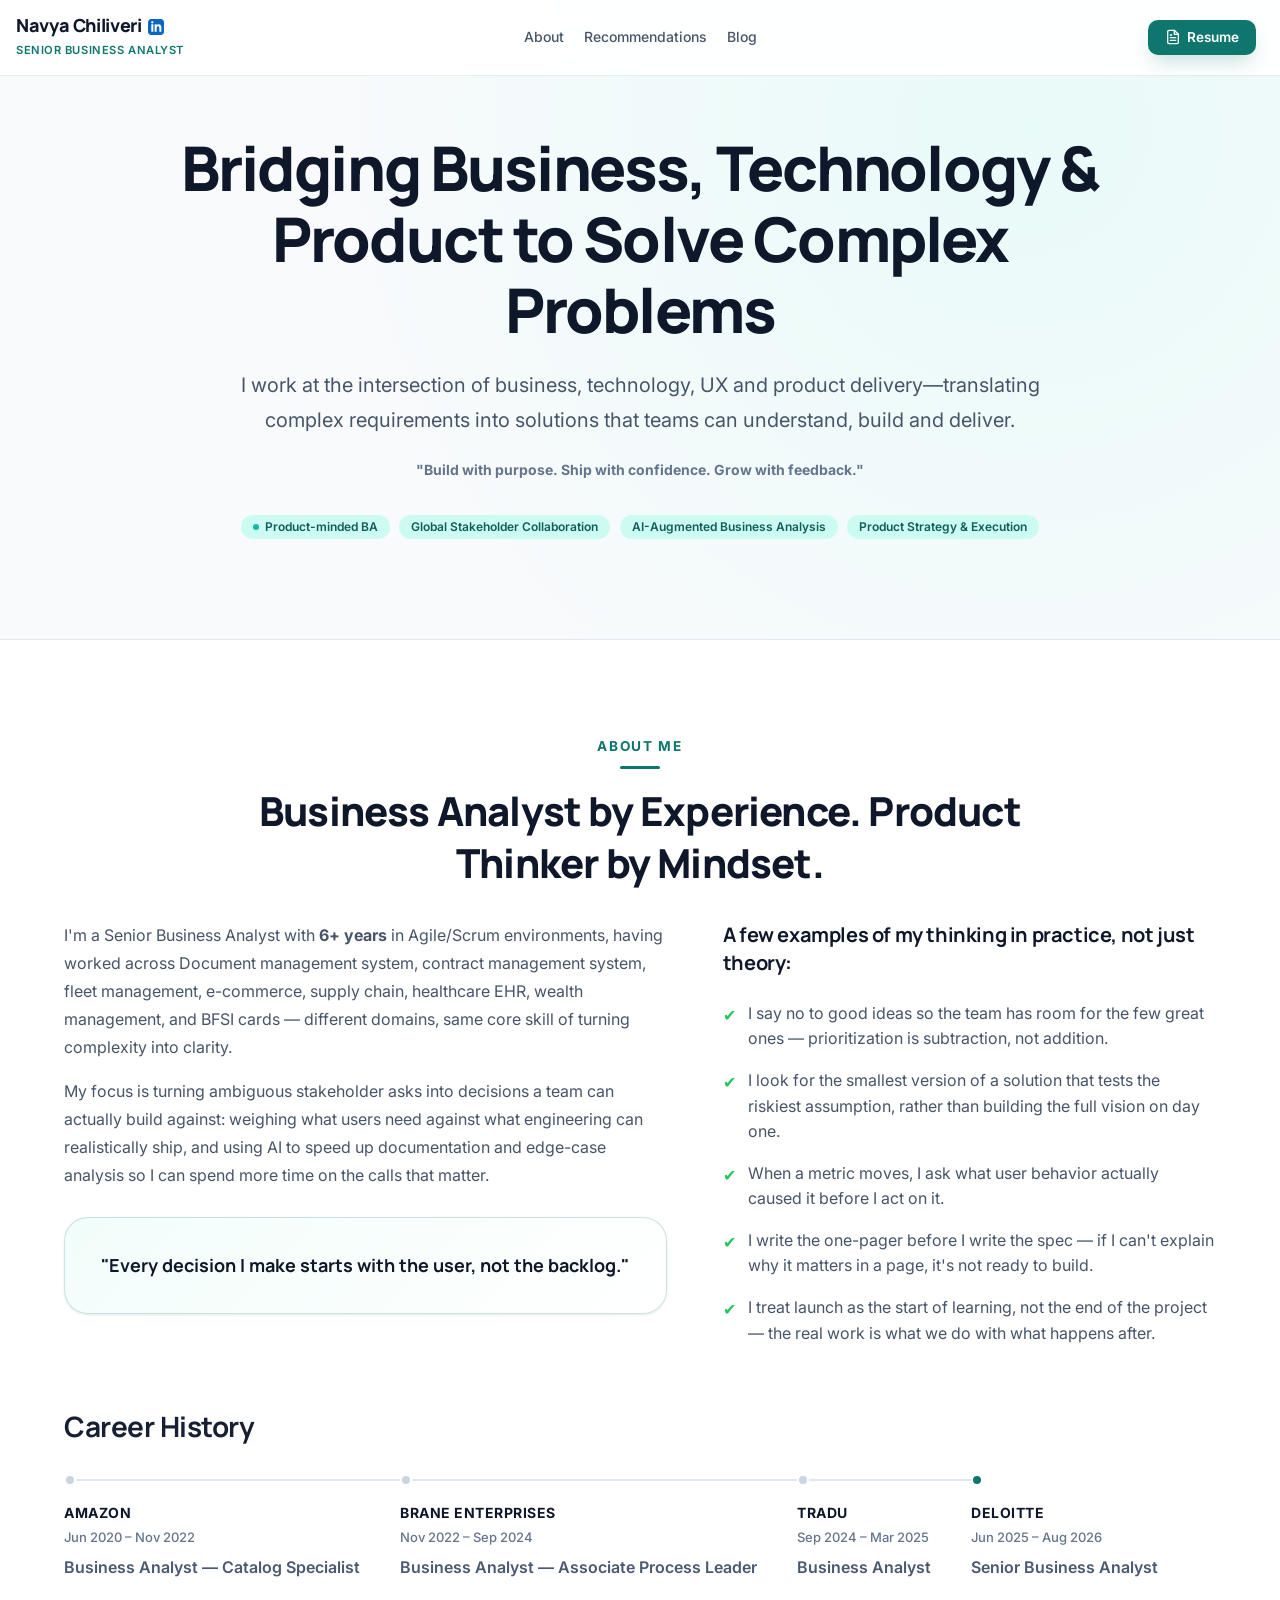
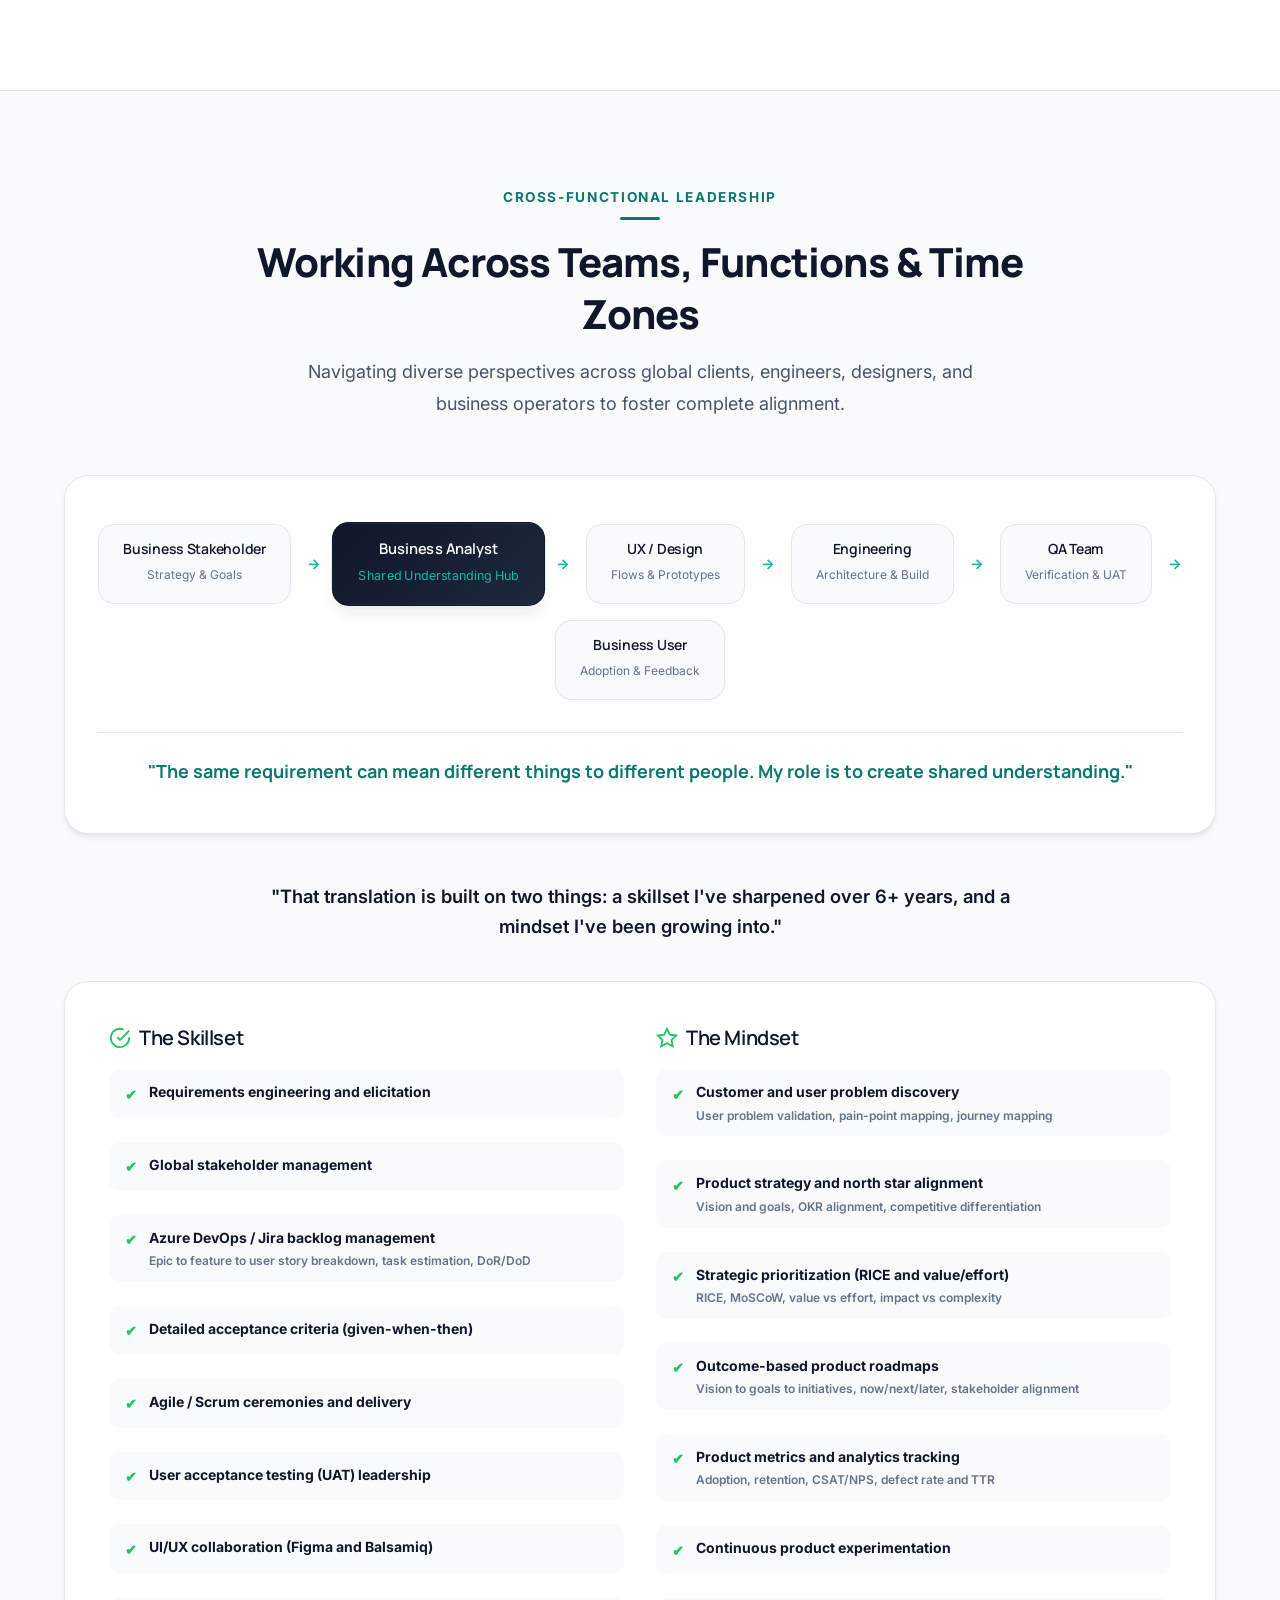
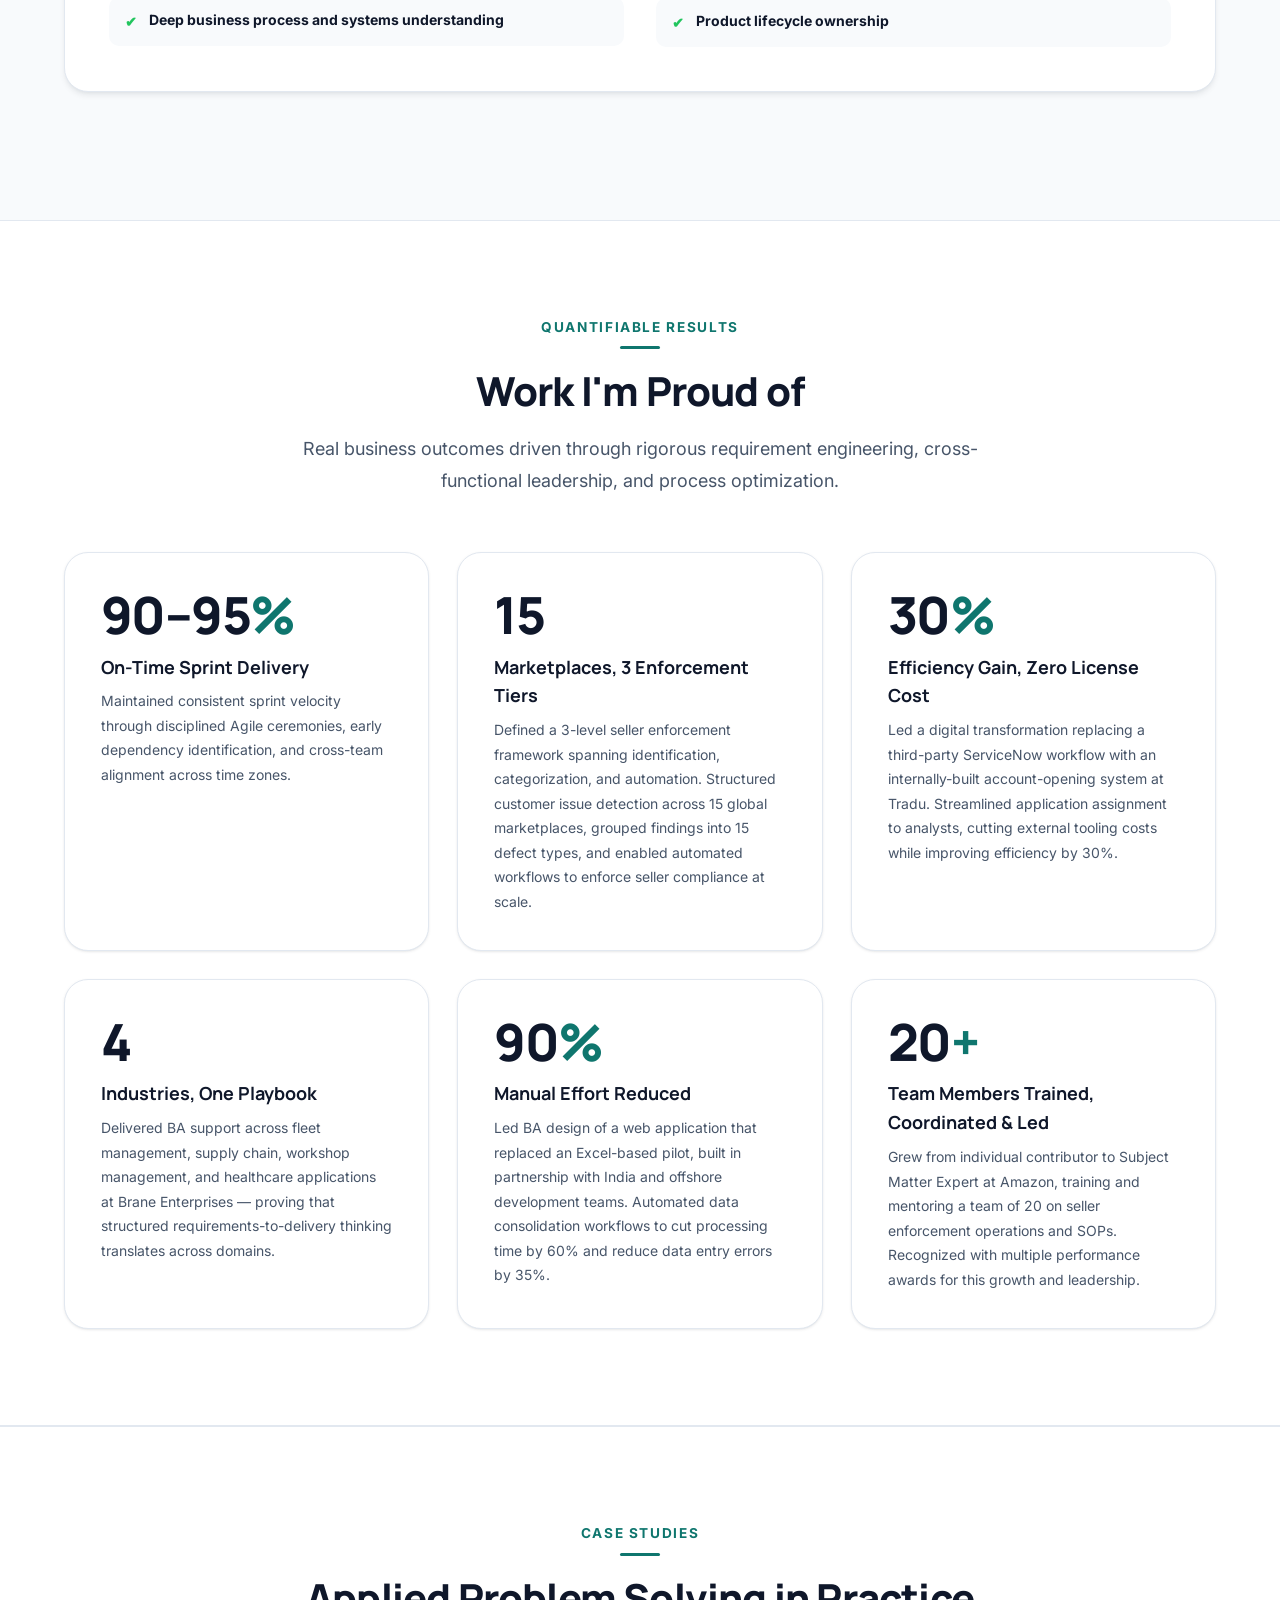
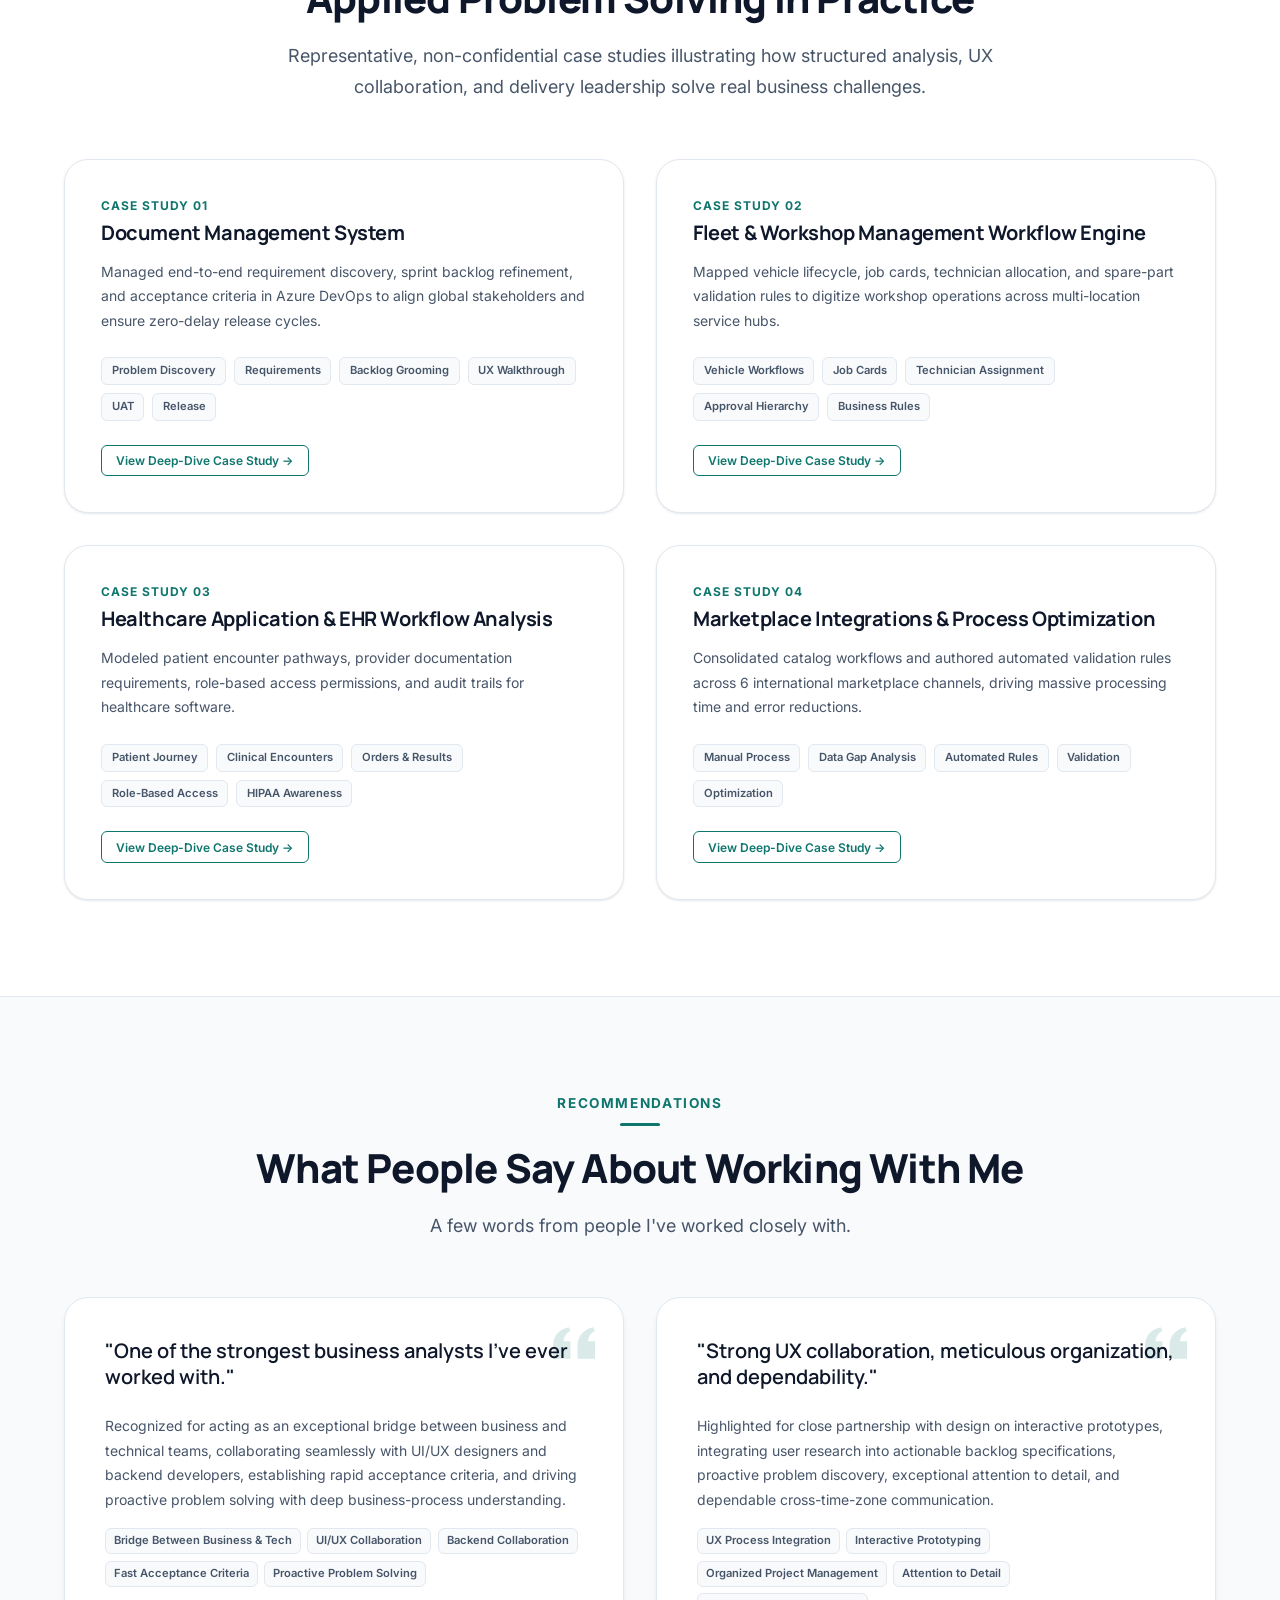
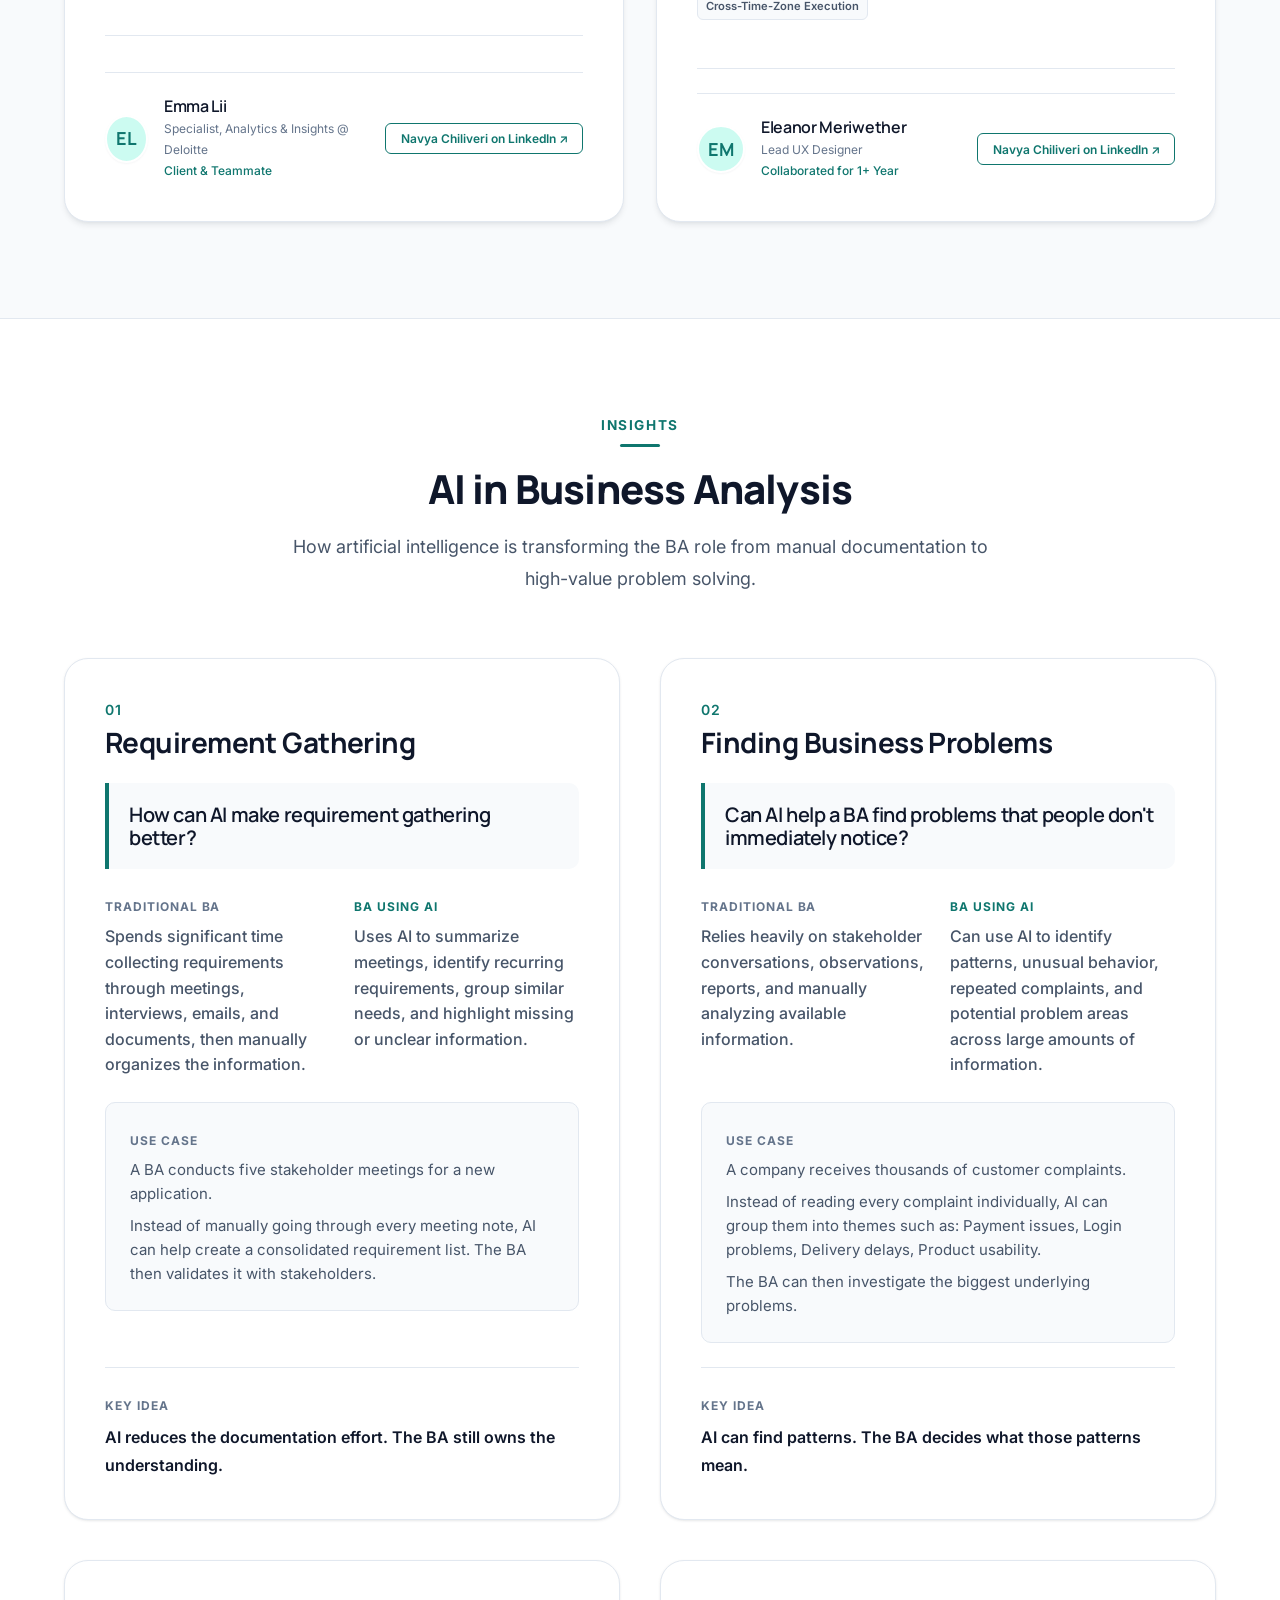
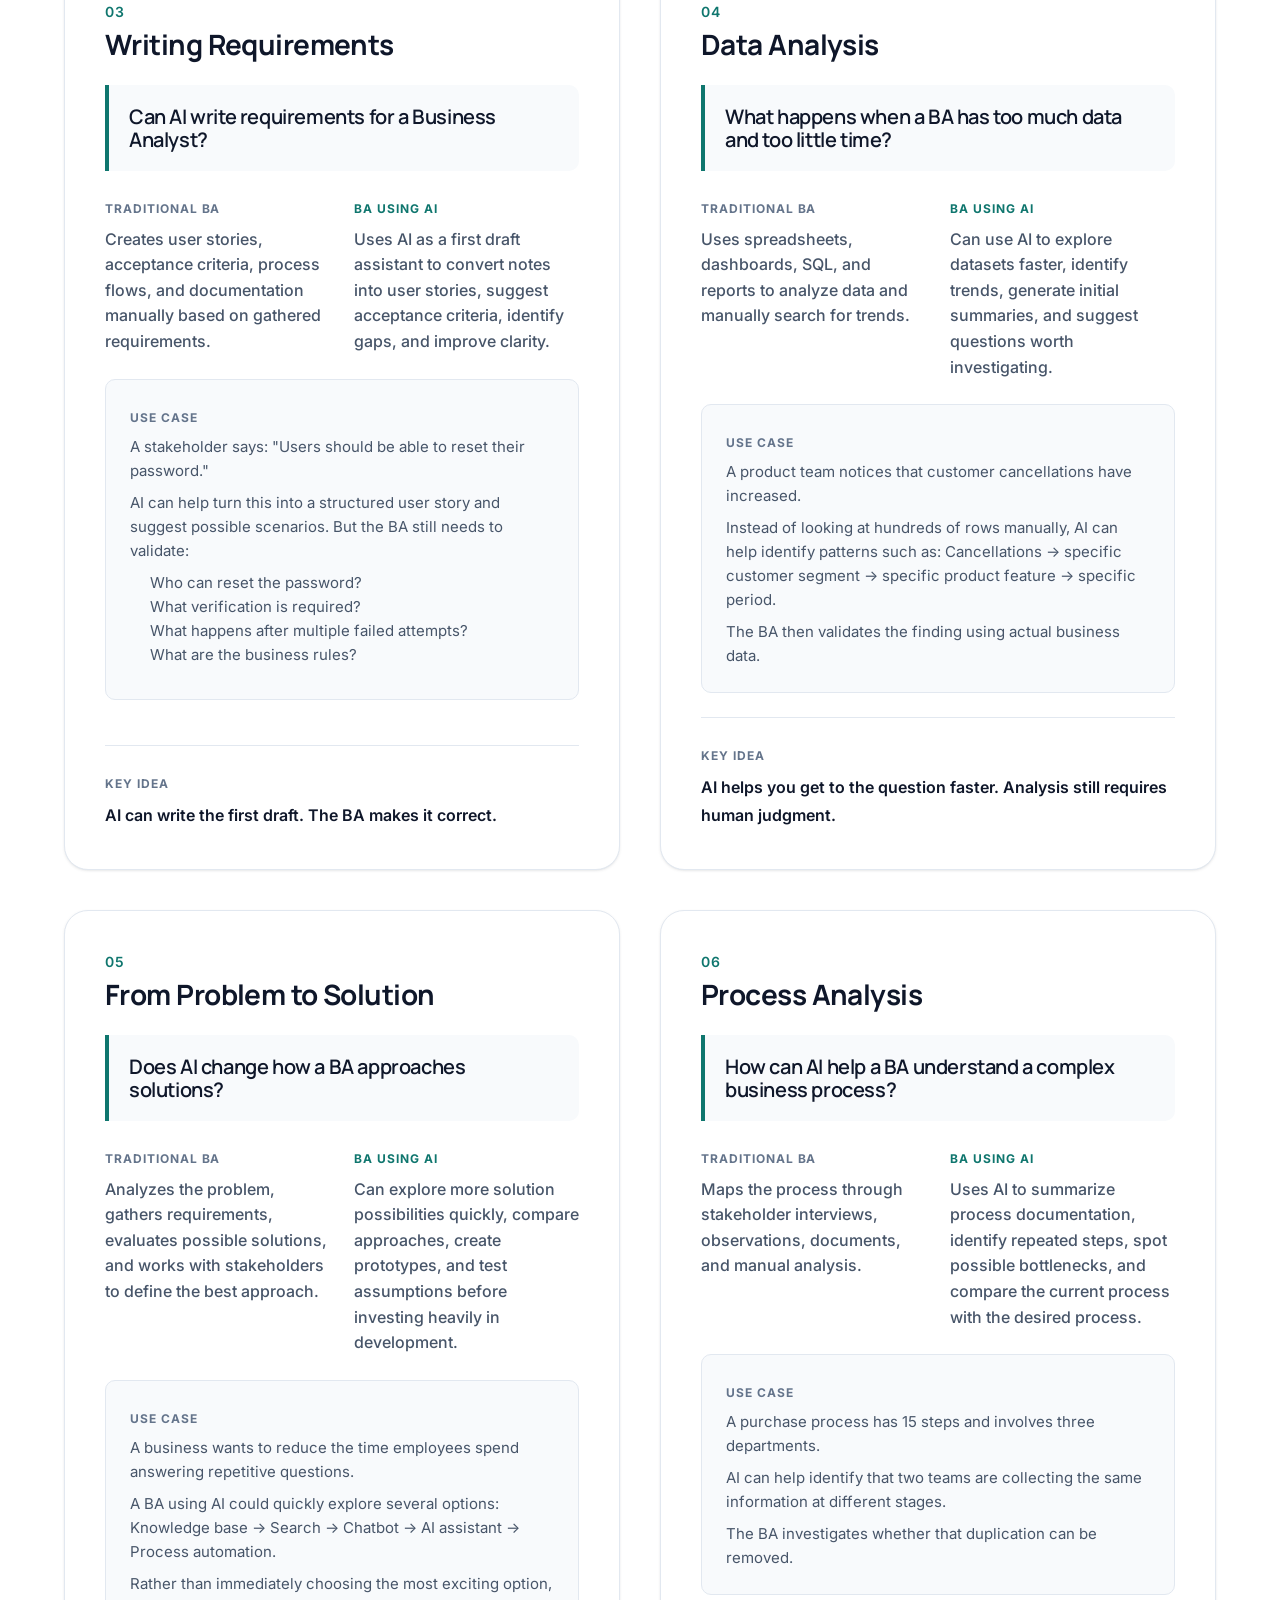
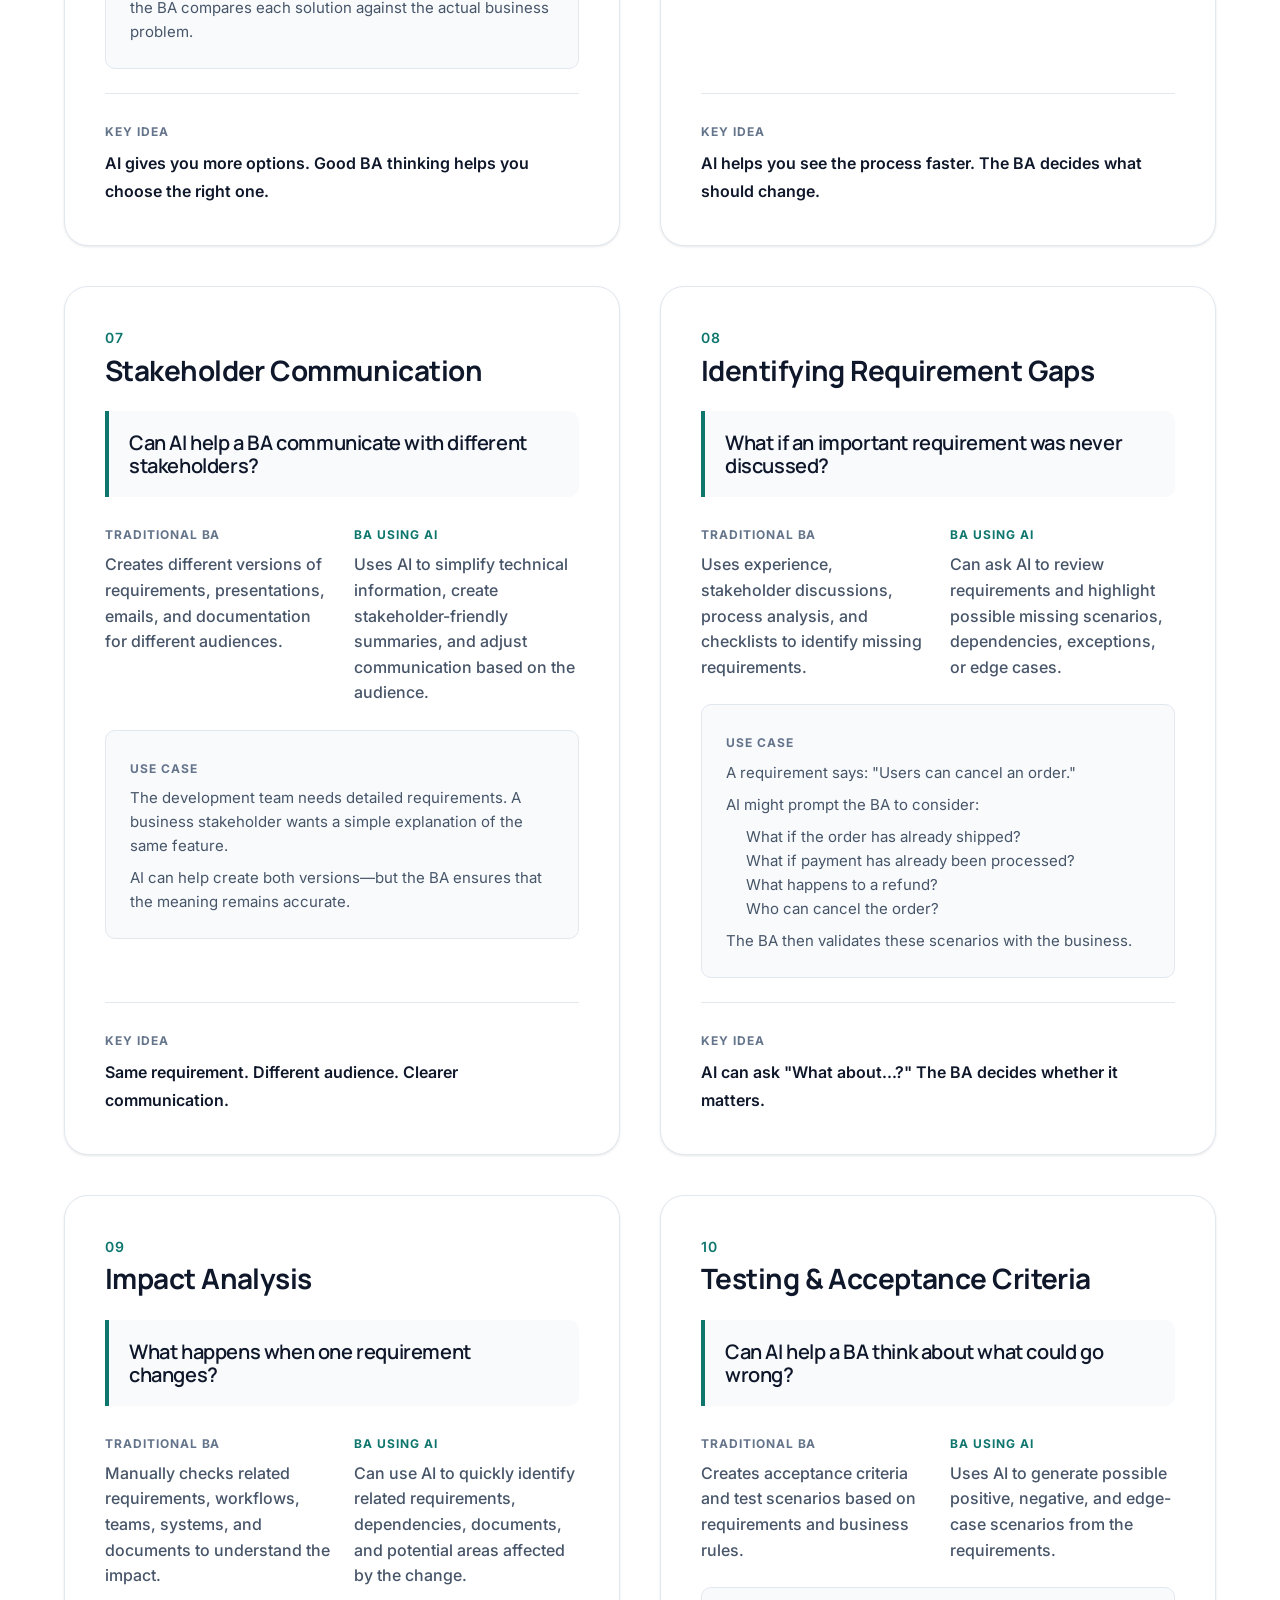
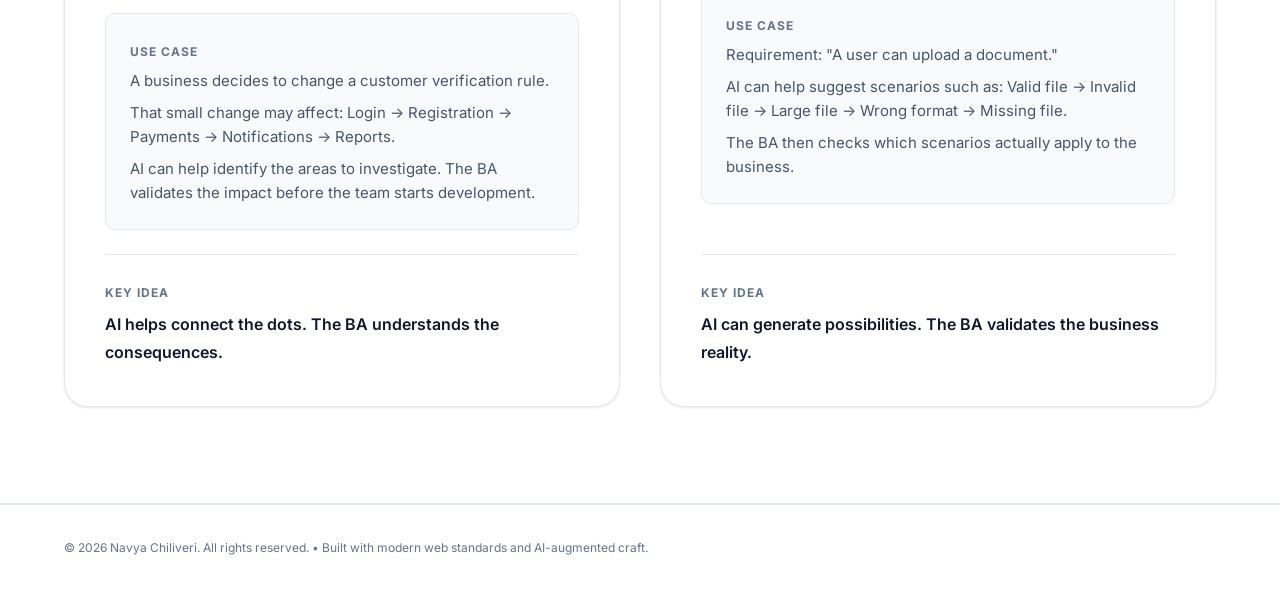
==== index.html @ 590a797c "add portfolio" ====
<!DOCTYPE html>
<html lang="en">
<head>
  <meta charset="UTF-8">
  <meta name="viewport" content="width=device-width, initial-scale=1.0">
  <title>Navya Chiliveri | Senior Business Analyst | Healthcare & Product Thinking</title>
  
  <!-- SEO & Social Meta Tags -->
  <meta name="description" content="Navya Chiliveri is a Senior Business Analyst specializing in requirements engineering, Agile delivery, healthcare technology, UX collaboration, AI-assisted business analysis and product thinking.">
  <meta name="keywords" content="Senior Business Analyst, Healthcare Business Analyst, Business Analyst Hyderabad, Product Owner, Product Management, Healthcare Technology, EHR Business Analyst, Agile Business Analyst, AI Business Analyst, Requirements Analyst, Product Analyst">
  <meta name="author" content="Navya Chiliveri">
  
  <!-- Open Graph / Social Sharing -->
  <meta property="og:type" content="website">
  <meta property="og:title" content="Navya Chiliveri | Senior Business Analyst | Healthcare & Product Thinking">
  <meta property="og:description" content="Bridging Business, Technology, UX & Healthcare Through Product Thinking. 6+ Years Experience in Agile Delivery, Enterprise Systems & AI-Augmented Business Analysis.">
  <meta property="og:url" content="https://navyachiliveri.com">
  
  <!-- Google Fonts: Manrope & Inter -->
  <link rel="preconnect" href="https://fonts.googleapis.com">
  <link rel="preconnect" href="https://fonts.gstatic.com" crossorigin>
  <link href="https://fonts.googleapis.com/css2?family=Inter:wght@400;500;600;700&family=Manrope:wght@600;700;800&display=swap" rel="stylesheet">
  
  <!-- Stylesheets -->
  <link rel="stylesheet" href="css/variables.css">
  <link rel="stylesheet" href="css/base.css">
  <link rel="stylesheet" href="css/components.css">
  <link rel="stylesheet" href="css/sections.css">
  <link rel="stylesheet" href="css/responsive.css">
</head>
<body>

  <!-- ========================================================================
       Sticky Navigation Bar
       ======================================================================== -->
  <header class="navbar" id="topNav">
    <div class="container-wide nav-container">
      <div class="nav-brand">
        <div style="display: flex; align-items: center; gap: 0.4rem; margin-bottom: -2px;">
          <a href="#hero" aria-label="Navya Chiliveri Home" style="text-decoration: none;">
            <span class="nav-brand-name">Navya Chiliveri</span>
          </a>
          <a href="https://www.linkedin.com/in/navya-chiliveri-6a0264168/" target="_blank" rel="noopener noreferrer" aria-label="Open LinkedIn profile" title="LinkedIn" style="display: flex; color: #0a66c2; align-items: center; justify-content: center; transition: opacity 0.2s;" onmouseover="this.style.opacity=0.8" onmouseout="this.style.opacity=1">
            <svg viewBox="0 0 24 24" fill="currentColor" style="width: 16px; height: 16px;">
              <path d="M19 0h-14c-2.761 0-5 2.239-5 5v14c0 2.761 2.239 5 5 5h14c2.762 0 5-2.239 5-5v-14c0-2.761-2.238-5-5-5zm-11 19h-3v-11h3v11zm-1.5-12.268c-.966 0-1.75-.79-1.75-1.764s.784-1.764 1.75-1.764 1.75.79 1.75 1.764-.783 1.764-1.75 1.764zm13.5 12.268h-3v-5.604c0-3.368-4-3.113-4 0v5.604h-3v-11h3v1.765c1.396-2.586 7-2.777 7 2.476v6.759z"/>
            </svg>
          </a>
        </div>
        <a href="#hero" aria-label="Navya Chiliveri Home" style="text-decoration: none; margin-top: -2px;">
          <span class="nav-brand-title">Senior Business Analyst</span>
        </a>
      </div>

      <nav class="nav-links" aria-label="Main Navigation">
        <a href="#about" class="nav-link">About</a>
        <a href="#recommendations" class="nav-link">Recommendations</a>
        <a href="#blog" class="nav-link">Blog</a>
      </nav>

      <div class="nav-actions" style="display: flex; align-items: center; gap: 1rem;">
        <a href="assets/resume.pdf" download="Navya_Chiliveri_Resume.pdf" class="btn btn-primary" style="display: inline-flex; align-items: center; gap: 0.4rem; padding: 0.5rem 1rem; font-size: 0.85rem;">
          <svg width="16" height="16" viewBox="0 0 24 24" fill="none" stroke="currentColor" stroke-width="2" stroke-linecap="round" stroke-linejoin="round">
            <path d="M14 2H6a2 2 0 0 0-2 2v16a2 2 0 0 0 2 2h12a2 2 0 0 0 2-2V8z"></path>
            <polyline points="14 2 14 8 20 8"></polyline>
            <line x1="16" y1="13" x2="8" y2="13"></line>
            <line x1="16" y1="17" x2="8" y2="17"></line>
            <polyline points="10 9 9 9 8 9"></polyline>
          </svg>
          Resume
        </a>
        <button class="nav-toggle" aria-label="Open Navigation Menu" id="navToggleBtn">
          <svg width="24" height="24" viewBox="0 0 24 24" fill="none" stroke="currentColor" stroke-width="2" stroke-linecap="round" stroke-linejoin="round">
            <line x1="3" y1="12" x2="21" y2="12"></line>
            <line x1="3" y1="6" x2="21" y2="6"></line>
            <line x1="3" y1="18" x2="21" y2="18"></line>
          </svg>
        </button>
      </div>
    </div>
  </header>

  <!-- Mobile Slide-over Drawer -->
  <div class="mobile-drawer-backdrop" id="drawerBackdrop"></div>
  <div class="mobile-drawer" id="mobileDrawer">
    <div>
      <div style="display: flex; justify-content: space-between; align-items: center;">
        <div class="nav-brand">
          <span class="nav-brand-name">Navya Chiliveri</span>
          <span class="nav-brand-title">Senior Business Analyst</span>
        </div>
        <button class="drawer-close" aria-label="Close menu" style="background: none; border: none; cursor: pointer; color: var(--color-primary-navy);">
          <svg width="24" height="24" viewBox="0 0 24 24" fill="none" stroke="currentColor" stroke-width="2">
            <line x1="18" y1="6" x2="6" y2="18"></line>
            <line x1="6" y1="6" x2="18" y2="18"></line>
          </svg>
        </button>
      </div>

      <nav class="mobile-nav-links">
        <a href="#about" class="mobile-nav-link">About</a>
        <a href="#recommendations" class="mobile-nav-link">Recommendations</a>
        <a href="#blog" class="mobile-nav-link">Blog</a>
      </nav>
    </div>

  </div>

  <!-- ========================================================================
       Hero Section
       ======================================================================== -->
  <section class="hero-section" id="hero">
    <div class="container">
      <div class="hero-content">
        

        <h1 class="hero-title">
          Bridging Business, Technology & Product to Solve Complex Problems
        </h1>

        <p class="hero-subtitle">
          I work at the intersection of business, technology, UX and product delivery—translating complex requirements into solutions that teams can understand, build and deliver.
        </p>

        <p class="hero-focus-line">
          <strong>"Build with purpose. Ship with confidence. Grow with feedback."</strong>
        </p>

        <!-- Key Badges -->
        <div class="hero-badges-wrap">
          <span class="badge badge-teal badge-pulse">Product-minded BA</span>
          <span class="badge badge-teal">Global Stakeholder Collaboration</span>
          <span class="badge badge-teal">AI-Augmented Business Analysis</span>
          <span class="badge badge-teal">Product Strategy & Execution</span>
        </div>

      </div>
    </div>
  </section>

  <!-- ========================================================================
       About Me & Core Strengths
       ======================================================================== -->
  <section class="section section-alt" id="about">
    <div class="container">
      <div class="section-header text-center" style="margin-bottom: 2rem;">
        <div class="section-eyebrow">
          <span class="eyebrow-text">About Me</span>
          <div class="eyebrow-rule"></div>
        </div>
        <h2 class="section-title">Business Analyst by Experience. Product Thinker by Mindset.</h2>
      </div>

      <div class="about-grid">
        
        <div>
          <p>
            I'm a Senior Business Analyst with <strong>6+ years</strong> in Agile/Scrum environments, having worked across Document management system, contract management system, fleet management, e-commerce, supply chain, healthcare EHR, wealth management, and BFSI cards — different domains, same core skill of turning complexity into clarity.
          </p>
          <p>
            My focus is turning ambiguous stakeholder asks into decisions a team can actually build against: weighing what users need against what engineering can realistically ship, and using AI to speed up documentation and edge-case analysis so I can spend more time on the calls that matter.
          </p>

          <div class="about-highlight-box">
            <p>
              "Every decision I make starts with the user, not the backlog."
            </p>
          </div>

        </div>

        <div>
          <h3 style="font-size: 1.25rem; font-weight: 700; margin-bottom: 1.5rem; color: var(--color-primary-navy); line-height: 1.4;">A few examples of my thinking in practice, not just theory:</h3>
          <ul style="list-style-type: none; padding: 0; margin: 0; display: flex; flex-direction: column; gap: 1rem; color: var(--color-text);">
            <li style="display: flex; gap: 0.75rem; align-items: flex-start;">
              <span style="color: #22c55e; margin-top: 0.15rem;">✔</span>
              <span>I say no to good ideas so the team has room for the few great ones — prioritization is subtraction, not addition.</span>
            </li>
            <li style="display: flex; gap: 0.75rem; align-items: flex-start;">
              <span style="color: #22c55e; margin-top: 0.15rem;">✔</span>
              <span>I look for the smallest version of a solution that tests the riskiest assumption, rather than building the full vision on day one.</span>
            </li>
            <li style="display: flex; gap: 0.75rem; align-items: flex-start;">
              <span style="color: #22c55e; margin-top: 0.15rem;">✔</span>
              <span>When a metric moves, I ask what user behavior actually caused it before I act on it.</span>
            </li>
            <li style="display: flex; gap: 0.75rem; align-items: flex-start;">
              <span style="color: #22c55e; margin-top: 0.15rem;">✔</span>
              <span>I write the one-pager before I write the spec — if I can't explain why it matters in a page, it's not ready to build.</span>
            </li>
            <li style="display: flex; gap: 0.75rem; align-items: flex-start;">
              <span style="color: #22c55e; margin-top: 0.15rem;">✔</span>
              <span>I treat launch as the start of learning, not the end of the project — the real work is what we do with what happens after.</span>
            </li>
          </ul>
        </div>
      </div>

      <!-- Compact Experience Timeline -->
      <div style="margin-top: 4rem;">
        <h3 style="font-size: 28px; font-weight: 700; color: #172033; letter-spacing: -0.5px; margin-bottom: 2rem;">Career History</h3>
        <div style="display: flex; flex-direction: row; gap: 1.5rem; position: relative; overflow-x: auto; padding-bottom: 1rem; scrollbar-width: thin; -ms-overflow-style: none;">
          
          <!-- Individual connecting lines will be used inside items instead of a global one -->
          <div style="flex: 0 0 max-content; padding-right: 1rem; position: relative; z-index: 1;">
            <div style="position: absolute; top: 5px; left: 10px; width: calc(100% + 1.5rem); height: 2px; background: #e2e8f0; z-index: -1;"></div>
            <div style="width: 12px; height: 12px; border-radius: 50%; background: #cbd5e1; border: 2px solid #fff; margin-bottom: 1rem; position: relative; z-index: 2;"></div>
            <div style="font-size: 14px; font-weight: 700; text-transform: uppercase; letter-spacing: 0.5px; color: var(--color-primary-navy); margin-bottom: 0.15rem;">Amazon</div>
            <div style="font-size: 13px; font-weight: 500; color: #64748b; margin-bottom: 0.5rem;">Jun 2020 – Nov 2022</div>
            <div style="font-size: 16px; font-weight: 600; line-height: 1.4; color: #4A5870; white-space: nowrap;">Business Analyst — Catalog Specialist</div>
          </div>

          <div style="flex: 0 0 max-content; padding-right: 1rem; position: relative; z-index: 1;">
            <div style="position: absolute; top: 5px; left: 10px; width: calc(100% + 1.5rem); height: 2px; background: #e2e8f0; z-index: -1;"></div>
            <div style="width: 12px; height: 12px; border-radius: 50%; background: #cbd5e1; border: 2px solid #fff; margin-bottom: 1rem; position: relative; z-index: 2;"></div>
            <div style="font-size: 14px; font-weight: 700; text-transform: uppercase; letter-spacing: 0.5px; color: var(--color-primary-navy); margin-bottom: 0.15rem;">Brane Enterprises</div>
            <div style="font-size: 13px; font-weight: 500; color: #64748b; margin-bottom: 0.5rem;">Nov 2022 – Sep 2024</div>
            <div style="font-size: 16px; font-weight: 600; line-height: 1.4; color: #4A5870; white-space: nowrap;">Business Analyst — Associate Process Leader</div>
          </div>

          <div style="flex: 0 0 max-content; padding-right: 1rem; position: relative; z-index: 1;">
            <div style="position: absolute; top: 5px; left: 10px; width: calc(100% + 1.5rem); height: 2px; background: #e2e8f0; z-index: -1;"></div>
            <div style="width: 12px; height: 12px; border-radius: 50%; background: #cbd5e1; border: 2px solid #fff; margin-bottom: 1rem; position: relative; z-index: 2;"></div>
            <div style="font-size: 14px; font-weight: 700; text-transform: uppercase; letter-spacing: 0.5px; color: var(--color-primary-navy); margin-bottom: 0.15rem;">Tradu</div>
            <div style="font-size: 13px; font-weight: 500; color: #64748b; margin-bottom: 0.5rem;">Sep 2024 – Mar 2025</div>
            <div style="font-size: 16px; font-weight: 600; line-height: 1.4; color: #4A5870; white-space: nowrap;">Business Analyst</div>
          </div>

          <div style="flex: 0 0 max-content; padding-right: 1rem; position: relative; z-index: 1;">
            <div style="width: 12px; height: 12px; border-radius: 50%; background: var(--color-primary-teal); border: 2px solid #fff; margin-bottom: 1rem; position: relative; z-index: 2;"></div>
            <div style="font-size: 14px; font-weight: 700; text-transform: uppercase; letter-spacing: 0.5px; color: var(--color-primary-navy); margin-bottom: 0.15rem;">Deloitte</div>
            <div style="font-size: 13px; font-weight: 500; color: #64748b; margin-bottom: 0.5rem;">Jun 2025 – Aug 2026</div>
            <div style="font-size: 16px; font-weight: 600; line-height: 1.4; color: #4A5870; white-space: nowrap;">Senior Business Analyst</div>
          </div>

        </div>
      </div>

    </div>
  </section>

  <!-- ========================================================================
       Global Stakeholder Collaboration
       ======================================================================== -->
  <section class="section" id="collaboration">
    <div class="container">
      <div class="section-header text-center">
        <div class="section-eyebrow">
          <span class="eyebrow-text">Cross-Functional Leadership</span>
          <div class="eyebrow-rule"></div>
        </div>
        <h2 class="section-title">Working Across Teams, Functions & Time Zones</h2>
        <p class="section-subtitle">
          Navigating diverse perspectives across global clients, engineers, designers, and business operators to foster complete alignment.
        </p>
      </div>

      <div class="collab-diagram">
        <div class="collab-flow">
          <div class="collab-node">
            <h4>Business Stakeholder</h4>
            <span class="node-role">Strategy & Goals</span>
          </div>
          <span class="workflow-arrow collab-arrow">→</span>

          <div class="collab-node hub-node">
            <h4>Business Analyst</h4>
            <span class="node-role">Shared Understanding Hub</span>
          </div>
          <span class="workflow-arrow collab-arrow">→</span>

          <div class="collab-node">
            <h4>UX / Design</h4>
            <span class="node-role">Flows & Prototypes</span>
          </div>
          <span class="workflow-arrow collab-arrow">→</span>

          <div class="collab-node">
            <h4>Engineering</h4>
            <span class="node-role">Architecture & Build</span>
          </div>
          <span class="workflow-arrow collab-arrow">→</span>

          <div class="collab-node">
            <h4>QA Team</h4>
            <span class="node-role">Verification & UAT</span>
          </div>
          <span class="workflow-arrow collab-arrow">→</span>

          <div class="collab-node">
            <h4>Business User</h4>
            <span class="node-role">Adoption & Feedback</span>
          </div>
        </div>

        <div class="collab-quote">
          "The same requirement can mean different things to different people. My role is to create shared understanding."
        </div>
      </div>

      <p style="text-align: center; font-size: 1.15rem; color: var(--color-primary-navy); max-width: 800px; margin: 3rem auto 2.5rem; font-weight: 600; line-height: 1.6;">
        "That translation is built on two things: a skillset I've sharpened over 6+ years, and a mindset I've been growing into."
      </p>

      <!-- BA Foundation to Product Ownership -->
      <div class="transition-matrix">
        <div class="transition-col">
          <h4 style="color: var(--color-primary-navy);">
            <svg width="22" height="22" viewBox="0 0 24 24" fill="none" stroke="currentColor" stroke-width="2" style="color: #22c55e;"><path d="M22 11.08V12a10 10 0 1 1-5.93-9.14"/><polyline points="22 4 12 14.01 9 11.01"/></svg>
            The Skillset
          </h4>
          <div class="transition-list" style="gap: 1.5rem;">
            <div class="transition-list-item" style="align-items: flex-start;">
              <span style="color: #22c55e; margin-top: 0.15rem;">✔</span> 
              <div>
                <strong>Requirements engineering and elicitation</strong>
              </div>
            </div>
            <div class="transition-list-item" style="align-items: flex-start;">
              <span style="color: #22c55e; margin-top: 0.15rem;">✔</span> 
              <div>
                <strong>Global stakeholder management</strong>
              </div>
            </div>
            <div class="transition-list-item" style="align-items: flex-start;">
              <span style="color: #22c55e; margin-top: 0.15rem;">✔</span> 
              <div>
                <strong>Azure DevOps / Jira backlog management</strong>
                <p style="font-size: var(--text-xs); color: var(--color-text-muted); margin: 0.25rem 0 0 0; line-height: 1.4;">Epic to feature to user story breakdown, task estimation, DoR/DoD</p>
              </div>
            </div>
            <div class="transition-list-item" style="align-items: flex-start;">
              <span style="color: #22c55e; margin-top: 0.15rem;">✔</span> 
              <div>
                <strong>Detailed acceptance criteria (given-when-then)</strong>
              </div>
            </div>
            <div class="transition-list-item" style="align-items: flex-start;">
              <span style="color: #22c55e; margin-top: 0.15rem;">✔</span> 
              <div>
                <strong>Agile / Scrum ceremonies and delivery</strong>
              </div>
            </div>
            <div class="transition-list-item" style="align-items: flex-start;">
              <span style="color: #22c55e; margin-top: 0.15rem;">✔</span> 
              <div>
                <strong>User acceptance testing (UAT) leadership</strong>
              </div>
            </div>
            <div class="transition-list-item" style="align-items: flex-start;">
              <span style="color: #22c55e; margin-top: 0.15rem;">✔</span> 
              <div>
                <strong>UI/UX collaboration (Figma and Balsamiq)</strong>
              </div>
            </div>
            <div class="transition-list-item" style="align-items: flex-start;">
              <span style="color: #22c55e; margin-top: 0.15rem;">✔</span> 
              <div>
                <strong>Deep business process and systems understanding</strong>
              </div>
            </div>
          </div>
        </div>

        <div class="transition-col">
          <h4 style="color: var(--color-primary-navy);">
            <svg width="22" height="22" viewBox="0 0 24 24" fill="none" stroke="currentColor" stroke-width="2" style="color: #22c55e;"><polygon points="12 2 15.09 8.26 22 9.27 17 14.14 18.18 21.02 12 17.77 5.82 21.02 7 14.14 2 9.27 8.91 8.26 12 2"/></svg>
            The Mindset
          </h4>
          <div class="transition-list" style="gap: 1.5rem;">
            <div class="transition-list-item" style="align-items: flex-start;">
              <span style="color: #22c55e; margin-top: 0.15rem;">✔</span> 
              <div>
                <strong>Customer and user problem discovery</strong>
                <p style="font-size: var(--text-xs); color: var(--color-text-muted); margin: 0.25rem 0 0 0; line-height: 1.4;">User problem validation, pain-point mapping, journey mapping</p>
              </div>
            </div>
            <div class="transition-list-item" style="align-items: flex-start;">
              <span style="color: #22c55e; margin-top: 0.15rem;">✔</span> 
              <div>
                <strong>Product strategy and north star alignment</strong>
                <p style="font-size: var(--text-xs); color: var(--color-text-muted); margin: 0.25rem 0 0 0; line-height: 1.4;">Vision and goals, OKR alignment, competitive differentiation</p>
              </div>
            </div>
            <div class="transition-list-item" style="align-items: flex-start;">
              <span style="color: #22c55e; margin-top: 0.15rem;">✔</span> 
              <div>
                <strong>Strategic prioritization (RICE and value/effort)</strong>
                <p style="font-size: var(--text-xs); color: var(--color-text-muted); margin: 0.25rem 0 0 0; line-height: 1.4;">RICE, MoSCoW, value vs effort, impact vs complexity</p>
              </div>
            </div>
            <div class="transition-list-item" style="align-items: flex-start;">
              <span style="color: #22c55e; margin-top: 0.15rem;">✔</span> 
              <div>
                <strong>Outcome-based product roadmaps</strong>
                <p style="font-size: var(--text-xs); color: var(--color-text-muted); margin: 0.25rem 0 0 0; line-height: 1.4;">Vision to goals to initiatives, now/next/later, stakeholder alignment</p>
              </div>
            </div>
            <div class="transition-list-item" style="align-items: flex-start;">
              <span style="color: #22c55e; margin-top: 0.15rem;">✔</span> 
              <div>
                <strong>Product metrics and analytics tracking</strong>
                <p style="font-size: var(--text-xs); color: var(--color-text-muted); margin: 0.25rem 0 0 0; line-height: 1.4;">Adoption, retention, CSAT/NPS, defect rate and TTR</p>
              </div>
            </div>
            <div class="transition-list-item" style="align-items: flex-start;">
              <span style="color: #22c55e; margin-top: 0.15rem;">✔</span> 
              <div>
                <strong>Continuous product experimentation</strong>
              </div>
            </div>
            <div class="transition-list-item" style="align-items: flex-start;">
              <span style="color: #22c55e; margin-top: 0.15rem;">✔</span> 
              <div>
                <strong>Product lifecycle ownership</strong>
              </div>
            </div>
          </div>
        </div>
      </div>

    </div>
  </section>

  <!-- ========================================================================
       Achievements Section (Work I'm Proud of)
       ======================================================================== -->
  <section class="section section-alt" id="achievements">
    <div class="container">
      <div class="section-header text-center">
        <div class="section-eyebrow">
          <span class="eyebrow-text">Quantifiable Results</span>
          <div class="eyebrow-rule"></div>
        </div>
        <h2 class="section-title">Work I'm Proud of</h2>
        <p class="section-subtitle">
          Real business outcomes driven through rigorous requirement engineering, cross-functional leadership, and process optimization.
        </p>
      </div>

      <div class="achievements-grid">
        
        <div class="achievement-card">
          <div class="achievement-num">90–95<span>%</span></div>
          <div class="achievement-title">On-Time Sprint Delivery</div>
          <p class="achievement-desc">
            Maintained consistent sprint velocity through disciplined Agile ceremonies, early dependency identification, and cross-team alignment across time zones.
          </p>
        </div>

        <div class="achievement-card">
          <div class="achievement-num">15</div>
          <div class="achievement-title">Marketplaces, 3 Enforcement Tiers</div>
          <p class="achievement-desc">
            Defined a 3-level seller enforcement framework spanning identification, categorization, and automation. Structured customer issue detection across 15 global marketplaces, grouped findings into 15 defect types, and enabled automated workflows to enforce seller compliance at scale.
          </p>
        </div>

        <div class="achievement-card">
          <div class="achievement-num">30<span>%</span></div>
          <div class="achievement-title">Efficiency Gain, Zero License Cost</div>
          <p class="achievement-desc">
            Led a digital transformation replacing a third-party ServiceNow workflow with an internally-built account-opening system at Tradu. Streamlined application assignment to analysts, cutting external tooling costs while improving efficiency by 30%.
          </p>
        </div>

        <div class="achievement-card">
          <div class="achievement-num">4</div>
          <div class="achievement-title">Industries, One Playbook</div>
          <p class="achievement-desc">
            Delivered BA support across fleet management, supply chain, workshop management, and healthcare applications at Brane Enterprises — proving that structured requirements-to-delivery thinking translates across domains.
          </p>
        </div>

        <div class="achievement-card">
          <div class="achievement-num">90<span>%</span></div>
          <div class="achievement-title">Manual Effort Reduced</div>
          <p class="achievement-desc">
            Led BA design of a web application that replaced an Excel-based pilot, built in partnership with India and offshore development teams. Automated data consolidation workflows to cut processing time by 60% and reduce data entry errors by 35%.
          </p>
        </div>

        <div class="achievement-card">
          <div class="achievement-num">20<span>+</span></div>
          <div class="achievement-title">Team Members Trained, Coordinated & Led</div>
          <p class="achievement-desc">
            Grew from individual contributor to Subject Matter Expert at Amazon, training and mentoring a team of 20 on seller enforcement operations and SOPs. Recognized with multiple performance awards for this growth and leadership.
          </p>
        </div>

      </div>
    </div>
  </section>



  <!-- ========================================================================
       Case Studies Section
       ======================================================================== -->
  <section class="section section-alt" id="case-studies">
    <div class="container">
      <div class="section-header text-center">
        <div class="section-eyebrow">
          <span class="eyebrow-text">Case Studies</span>
          <div class="eyebrow-rule"></div>
        </div>
        <h2 class="section-title">Applied Problem Solving in Practice</h2>
        <p class="section-subtitle">
          Representative, non-confidential case studies illustrating how structured analysis, UX collaboration, and delivery leadership solve real business challenges.
        </p>
      </div>

      <div class="case-studies-grid">
        
        <!-- Case 01 -->
        <div class="case-card">
          <div>
            <div class="case-card-header">
              <div class="case-card-num">Case Study 01</div>
              <h3>Document Management System</h3>
            </div>
            <p>
              Managed end-to-end requirement discovery, sprint backlog refinement, and acceptance criteria in Azure DevOps to align global stakeholders and ensure zero-delay release cycles.
            </p>
            <div class="case-card-flow">
              <span class="case-flow-pill">Problem Discovery</span>
              <span class="case-flow-pill">Requirements</span>
              <span class="case-flow-pill">Backlog Grooming</span>
              <span class="case-flow-pill">UX Walkthrough</span>
              <span class="case-flow-pill">UAT</span>
              <span class="case-flow-pill">Release</span>
            </div>
          </div>
          <div>
            <button class="btn btn-outline btn-sm" data-case-id="case-01">View Deep-Dive Case Study →</button>
          </div>
        </div>

        <!-- Case 02 -->
        <div class="case-card">
          <div>
            <div class="case-card-header">
              <div class="case-card-num">Case Study 02</div>
              <h3>Fleet & Workshop Management Workflow Engine</h3>
            </div>
            <p>
              Mapped vehicle lifecycle, job cards, technician allocation, and spare-part validation rules to digitize workshop operations across multi-location service hubs.
            </p>
            <div class="case-card-flow">
              <span class="case-flow-pill">Vehicle Workflows</span>
              <span class="case-flow-pill">Job Cards</span>
              <span class="case-flow-pill">Technician Assignment</span>
              <span class="case-flow-pill">Approval Hierarchy</span>
              <span class="case-flow-pill">Business Rules</span>
            </div>
          </div>
          <div>
            <button class="btn btn-outline btn-sm" data-case-id="case-02">View Deep-Dive Case Study →</button>
          </div>
        </div>

        <!-- Case 03 -->
        <div class="case-card">
          <div>
            <div class="case-card-header">
              <div class="case-card-num">Case Study 03</div>
              <h3>Healthcare Application & EHR Workflow Analysis</h3>
            </div>
            <p>
              Modeled patient encounter pathways, provider documentation requirements, role-based access permissions, and audit trails for healthcare software.
            </p>
            <div class="case-card-flow">
              <span class="case-flow-pill">Patient Journey</span>
              <span class="case-flow-pill">Clinical Encounters</span>
              <span class="case-flow-pill">Orders & Results</span>
              <span class="case-flow-pill">Role-Based Access</span>
              <span class="case-flow-pill">HIPAA Awareness</span>
            </div>
          </div>
          <div>
            <button class="btn btn-outline btn-sm" data-case-id="case-03">View Deep-Dive Case Study →</button>
          </div>
        </div>

        <!-- Case 04 -->
        <div class="case-card">
          <div>
            <div class="case-card-header">
              <div class="case-card-num">Case Study 04</div>
              <h3>Marketplace Integrations & Process Optimization</h3>
            </div>
            <p>
              Consolidated catalog workflows and authored automated validation rules across 6 international marketplace channels, driving massive processing time and error reductions.
            </p>
            <div class="case-card-flow">
              <span class="case-flow-pill">Manual Process</span>
              <span class="case-flow-pill">Data Gap Analysis</span>
              <span class="case-flow-pill">Automated Rules</span>
              <span class="case-flow-pill">Validation</span>
              <span class="case-flow-pill">Optimization</span>
            </div>
          </div>
          <div>
            <button class="btn btn-outline btn-sm" data-case-id="case-04">View Deep-Dive Case Study →</button>
          </div>
        </div>

      </div>
    </div>
  </section>

  <!-- ========================================================================
       Recommendations
       ======================================================================== -->
  <section class="section" id="recommendations">
    <div class="container">
      <div class="section-header text-center">
        <div class="section-eyebrow">
          <span class="eyebrow-text">RECOMMENDATIONS</span>
          <div class="eyebrow-rule"></div>
        </div>
        <h2 class="section-title">What People Say About Working With Me</h2>
        <p class="section-subtitle">
          A few words from people I've worked closely with.
        </p>
      </div>

      <div class="recommendations-grid">
        
        <!-- Recommendation 1: Emma Lii -->
        <div class="quote-card">
          <svg class="quote-icon" viewBox="0 0 24 24" fill="currentColor">
            <path d="M14.017 21v-7.391c0-5.704 3.731-9.57 8.983-10.609l.995 2.151c-2.432.917-3.995 3.638-3.995 5.849h4v10h-9.983zm-14.017 0v-7.391c0-5.704 3.748-9.57 9-10.609l.996 2.151c-2.433.917-3.996 3.638-3.996 5.849h3.983v10h-9.983z"/>
          </svg>

          <div>
            <div class="quote-text">
              "One of the strongest business analysts I've ever worked with."
            </div>
            
            <p style="font-size: var(--text-sm); color: var(--color-text-secondary); line-height: var(--lh-relaxed);">
              Recognized for acting as an exceptional bridge between business and technical teams, collaborating seamlessly with UI/UX designers and backend developers, establishing rapid acceptance criteria, and driving proactive problem solving with deep business-process understanding.
            </p>

            <div class="rec-strengths-wrap">
              <span class="rec-strength-tag">Bridge Between Business & Tech</span>
              <span class="rec-strength-tag">UI/UX Collaboration</span>
              <span class="rec-strength-tag">Backend Collaboration</span>
              <span class="rec-strength-tag">Fast Acceptance Criteria</span>
              <span class="rec-strength-tag">Proactive Problem Solving</span>
            </div>
          </div>

          <hr style="border: none; border-top: 1px solid var(--color-border); margin: 1.5rem 0;">

          <div class="quote-author">
            <div class="author-avatar">EL</div>
            <div class="author-info">
              <h4>Emma Lii</h4>
              <p>Specialist, Analytics & Insights @ Deloitte</p>
              <p style="color: var(--color-primary-teal); font-weight: 500;">Client & Teammate</p>
            </div>
            <div style="margin-left: auto;">
              <a href="https://www.linkedin.com/in/navya-chiliveri-6a0264168/?utm_source=chatgpt.com" target="_blank" rel="noopener noreferrer" class="btn btn-outline btn-sm">
                Navya Chiliveri on LinkedIn ↗
              </a>
            </div>
          </div>
        </div>

        <!-- Recommendation 2: Eleanor Meriwether -->
        <div class="quote-card">
          <svg class="quote-icon" viewBox="0 0 24 24" fill="currentColor">
            <path d="M14.017 21v-7.391c0-5.704 3.731-9.57 8.983-10.609l.995 2.151c-2.432.917-3.995 3.638-3.995 5.849h4v10h-9.983zm-14.017 0v-7.391c0-5.704 3.748-9.57 9-10.609l.996 2.151c-2.433.917-3.996 3.638-3.996 5.849h3.983v10h-9.983z"/>
          </svg>

          <div>
            <div class="quote-text">
              "Strong UX collaboration, meticulous organization, and dependability."
            </div>
            
            <p style="font-size: var(--text-sm); color: var(--color-text-secondary); line-height: var(--lh-relaxed);">
              Highlighted for close partnership with design on interactive prototypes, integrating user research into actionable backlog specifications, proactive problem discovery, exceptional attention to detail, and dependable cross-time-zone communication.
            </p>

            <div class="rec-strengths-wrap">
              <span class="rec-strength-tag">UX Process Integration</span>
              <span class="rec-strength-tag">Interactive Prototyping</span>
              <span class="rec-strength-tag">Organized Project Management</span>
              <span class="rec-strength-tag">Attention to Detail</span>
              <span class="rec-strength-tag">Cross-Time-Zone Execution</span>
            </div>
          </div>

          <hr style="border: none; border-top: 1px solid var(--color-border); margin: 1.5rem 0;">

          <div class="quote-author">
            <div class="author-avatar">EM</div>
            <div class="author-info">
              <h4>Eleanor Meriwether</h4>
              <p>Lead UX Designer</p>
              <p style="color: var(--color-primary-teal); font-weight: 500;">Collaborated for 1+ Year</p>
            </div>
            <div style="margin-left: auto;">
              <a href="https://www.linkedin.com/in/navya-chiliveri-6a0264168/?utm_source=chatgpt.com" target="_blank" rel="noopener noreferrer" class="btn btn-outline btn-sm">
                Navya Chiliveri on LinkedIn ↗
              </a>
            </div>
          </div>
        </div>

      </div>
    </div>
  </section>
  <!-- ========================================================================
       Blog / AI in Business Analysis
       ======================================================================== -->
  <section class="section section-alt" id="blog">
    <div class="container">
      <div class="section-header text-center" style="margin-bottom: 4rem;">
        <div class="section-eyebrow">
          <span class="eyebrow-text">Insights</span>
          <div class="eyebrow-rule"></div>
        </div>
        <h2 class="section-title">AI in Business Analysis</h2>
        <p class="section-subtitle">How artificial intelligence is transforming the BA role from manual documentation to high-value problem solving.</p>
      </div>

      <div class="blog-grid">
        <!-- Card 1 -->
        <article class="blog-card">
          <div class="blog-card-header">
            <span class="blog-card-num">01</span>
            <h3 class="blog-card-title">Requirement Gathering</h3>
          </div>
          
          <div class="blog-question-box">
            <h4 class="blog-question">How can AI make requirement gathering better?</h4>
          </div>

          <div class="blog-compare-grid">
            <div class="blog-compare-col traditional">
              <span class="blog-label">Traditional BA</span>
              <p>Spends significant time collecting requirements through meetings, interviews, emails, and documents, then manually organizes the information.</p>
            </div>
            <div class="blog-compare-col ai">
              <span class="blog-label">BA using AI</span>
              <p>Uses AI to summarize meetings, identify recurring requirements, group similar needs, and highlight missing or unclear information.</p>
            </div>
          </div>

          <div class="blog-usecase">
            <span class="blog-label">Use Case</span>
            <p>A BA conducts five stakeholder meetings for a new application.</p>
            <p>Instead of manually going through every meeting note, AI can help create a consolidated requirement list. The BA then validates it with stakeholders.</p>
          </div>

          <div class="blog-key-idea">
            <span class="blog-label">Key Idea</span>
            <p>AI reduces the documentation effort. The BA still owns the understanding.</p>
          </div>
        </article>

        <!-- Card 2 -->
        <article class="blog-card">
          <div class="blog-card-header">
            <span class="blog-card-num">02</span>
            <h3 class="blog-card-title">Finding Business Problems</h3>
          </div>
          
          <div class="blog-question-box">
            <h4 class="blog-question">Can AI help a BA find problems that people don't immediately notice?</h4>
          </div>

          <div class="blog-compare-grid">
            <div class="blog-compare-col traditional">
              <span class="blog-label">Traditional BA</span>
              <p>Relies heavily on stakeholder conversations, observations, reports, and manually analyzing available information.</p>
            </div>
            <div class="blog-compare-col ai">
              <span class="blog-label">BA using AI</span>
              <p>Can use AI to identify patterns, unusual behavior, repeated complaints, and potential problem areas across large amounts of information.</p>
            </div>
          </div>

          <div class="blog-usecase">
            <span class="blog-label">Use Case</span>
            <p>A company receives thousands of customer complaints.</p>
            <p>Instead of reading every complaint individually, AI can group them into themes such as: Payment issues, Login problems, Delivery delays, Product usability.</p>
            <p>The BA can then investigate the biggest underlying problems.</p>
          </div>

          <div class="blog-key-idea">
            <span class="blog-label">Key Idea</span>
            <p>AI can find patterns. The BA decides what those patterns mean.</p>
          </div>
        </article>

        <!-- Card 3 -->
        <article class="blog-card">
          <div class="blog-card-header">
            <span class="blog-card-num">03</span>
            <h3 class="blog-card-title">Writing Requirements</h3>
          </div>
          
          <div class="blog-question-box">
            <h4 class="blog-question">Can AI write requirements for a Business Analyst?</h4>
          </div>

          <div class="blog-compare-grid">
            <div class="blog-compare-col traditional">
              <span class="blog-label">Traditional BA</span>
              <p>Creates user stories, acceptance criteria, process flows, and documentation manually based on gathered requirements.</p>
            </div>
            <div class="blog-compare-col ai">
              <span class="blog-label">BA using AI</span>
              <p>Uses AI as a first draft assistant to convert notes into user stories, suggest acceptance criteria, identify gaps, and improve clarity.</p>
            </div>
          </div>

          <div class="blog-usecase">
            <span class="blog-label">Use Case</span>
            <p>A stakeholder says: "Users should be able to reset their password."</p>
            <p>AI can help turn this into a structured user story and suggest possible scenarios. But the BA still needs to validate:</p>
            <ul style="margin-top: 0.5rem; margin-bottom: 0.5rem; padding-left: 1.25rem;">
              <li>Who can reset the password?</li>
              <li>What verification is required?</li>
              <li>What happens after multiple failed attempts?</li>
              <li>What are the business rules?</li>
            </ul>
          </div>

          <div class="blog-key-idea">
            <span class="blog-label">Key Idea</span>
            <p>AI can write the first draft. The BA makes it correct.</p>
          </div>
        </article>

        <!-- Card 4 -->
        <article class="blog-card">
          <div class="blog-card-header">
            <span class="blog-card-num">04</span>
            <h3 class="blog-card-title">Data Analysis</h3>
          </div>
          
          <div class="blog-question-box">
            <h4 class="blog-question">What happens when a BA has too much data and too little time?</h4>
          </div>

          <div class="blog-compare-grid">
            <div class="blog-compare-col traditional">
              <span class="blog-label">Traditional BA</span>
              <p>Uses spreadsheets, dashboards, SQL, and reports to analyze data and manually search for trends.</p>
            </div>
            <div class="blog-compare-col ai">
              <span class="blog-label">BA using AI</span>
              <p>Can use AI to explore datasets faster, identify trends, generate initial summaries, and suggest questions worth investigating.</p>
            </div>
          </div>

          <div class="blog-usecase">
            <span class="blog-label">Use Case</span>
            <p>A product team notices that customer cancellations have increased.</p>
            <p>Instead of looking at hundreds of rows manually, AI can help identify patterns such as: Cancellations → specific customer segment → specific product feature → specific period.</p>
            <p>The BA then validates the finding using actual business data.</p>
          </div>

          <div class="blog-key-idea">
            <span class="blog-label">Key Idea</span>
            <p>AI helps you get to the question faster. Analysis still requires human judgment.</p>
          </div>
        </article>

        <!-- Card 5 -->
        <article class="blog-card">
          <div class="blog-card-header">
            <span class="blog-card-num">05</span>
            <h3 class="blog-card-title">From Problem to Solution</h3>
          </div>
          
          <div class="blog-question-box">
            <h4 class="blog-question">Does AI change how a BA approaches solutions?</h4>
          </div>

          <div class="blog-compare-grid">
            <div class="blog-compare-col traditional">
              <span class="blog-label">Traditional BA</span>
              <p>Analyzes the problem, gathers requirements, evaluates possible solutions, and works with stakeholders to define the best approach.</p>
            </div>
            <div class="blog-compare-col ai">
              <span class="blog-label">BA using AI</span>
              <p>Can explore more solution possibilities quickly, compare approaches, create prototypes, and test assumptions before investing heavily in development.</p>
            </div>
          </div>

          <div class="blog-usecase">
            <span class="blog-label">Use Case</span>
            <p>A business wants to reduce the time employees spend answering repetitive questions.</p>
            <p>A BA using AI could quickly explore several options: Knowledge base → Search → Chatbot → AI assistant → Process automation.</p>
            <p>Rather than immediately choosing the most exciting option, the BA compares each solution against the actual business problem.</p>
          </div>

          <div class="blog-key-idea">
            <span class="blog-label">Key Idea</span>
            <p>AI gives you more options. Good BA thinking helps you choose the right one.</p>
          </div>
        </article>

        <!-- Card 6 -->
        <article class="blog-card">
          <div class="blog-card-header">
            <span class="blog-card-num">06</span>
            <h3 class="blog-card-title">Process Analysis</h3>
          </div>
          
          <div class="blog-question-box">
            <h4 class="blog-question">How can AI help a BA understand a complex business process?</h4>
          </div>

          <div class="blog-compare-grid">
            <div class="blog-compare-col traditional">
              <span class="blog-label">Traditional BA</span>
              <p>Maps the process through stakeholder interviews, observations, documents, and manual analysis.</p>
            </div>
            <div class="blog-compare-col ai">
              <span class="blog-label">BA using AI</span>
              <p>Uses AI to summarize process documentation, identify repeated steps, spot possible bottlenecks, and compare the current process with the desired process.</p>
            </div>
          </div>

          <div class="blog-usecase">
            <span class="blog-label">Use Case</span>
            <p>A purchase process has 15 steps and involves three departments.</p>
            <p>AI can help identify that two teams are collecting the same information at different stages.</p>
            <p>The BA investigates whether that duplication can be removed.</p>
          </div>

          <div class="blog-key-idea">
            <span class="blog-label">Key Idea</span>
            <p>AI helps you see the process faster. The BA decides what should change.</p>
          </div>
        </article>

        <!-- Card 7 -->
        <article class="blog-card">
          <div class="blog-card-header">
            <span class="blog-card-num">07</span>
            <h3 class="blog-card-title">Stakeholder Communication</h3>
          </div>
          
          <div class="blog-question-box">
            <h4 class="blog-question">Can AI help a BA communicate with different stakeholders?</h4>
          </div>

          <div class="blog-compare-grid">
            <div class="blog-compare-col traditional">
              <span class="blog-label">Traditional BA</span>
              <p>Creates different versions of requirements, presentations, emails, and documentation for different audiences.</p>
            </div>
            <div class="blog-compare-col ai">
              <span class="blog-label">BA using AI</span>
              <p>Uses AI to simplify technical information, create stakeholder-friendly summaries, and adjust communication based on the audience.</p>
            </div>
          </div>

          <div class="blog-usecase">
            <span class="blog-label">Use Case</span>
            <p>The development team needs detailed requirements. A business stakeholder wants a simple explanation of the same feature.</p>
            <p>AI can help create both versions—but the BA ensures that the meaning remains accurate.</p>
          </div>

          <div class="blog-key-idea">
            <span class="blog-label">Key Idea</span>
            <p>Same requirement. Different audience. Clearer communication.</p>
          </div>
        </article>

        <!-- Card 8 -->
        <article class="blog-card">
          <div class="blog-card-header">
            <span class="blog-card-num">08</span>
            <h3 class="blog-card-title">Identifying Requirement Gaps</h3>
          </div>
          
          <div class="blog-question-box">
            <h4 class="blog-question">What if an important requirement was never discussed?</h4>
          </div>

          <div class="blog-compare-grid">
            <div class="blog-compare-col traditional">
              <span class="blog-label">Traditional BA</span>
              <p>Uses experience, stakeholder discussions, process analysis, and checklists to identify missing requirements.</p>
            </div>
            <div class="blog-compare-col ai">
              <span class="blog-label">BA using AI</span>
              <p>Can ask AI to review requirements and highlight possible missing scenarios, dependencies, exceptions, or edge cases.</p>
            </div>
          </div>

          <div class="blog-usecase">
            <span class="blog-label">Use Case</span>
            <p>A requirement says: "Users can cancel an order."</p>
            <p>AI might prompt the BA to consider:</p>
            <ul style="margin-top: 0.5rem; margin-bottom: 0.5rem; padding-left: 1.25rem;">
              <li>What if the order has already shipped?</li>
              <li>What if payment has already been processed?</li>
              <li>What happens to a refund?</li>
              <li>Who can cancel the order?</li>
            </ul>
            <p>The BA then validates these scenarios with the business.</p>
          </div>

          <div class="blog-key-idea">
            <span class="blog-label">Key Idea</span>
            <p>AI can ask "What about...?" The BA decides whether it matters.</p>
          </div>
        </article>

        <!-- Card 9 -->
        <article class="blog-card">
          <div class="blog-card-header">
            <span class="blog-card-num">09</span>
            <h3 class="blog-card-title">Impact Analysis</h3>
          </div>
          
          <div class="blog-question-box">
            <h4 class="blog-question">What happens when one requirement changes?</h4>
          </div>

          <div class="blog-compare-grid">
            <div class="blog-compare-col traditional">
              <span class="blog-label">Traditional BA</span>
              <p>Manually checks related requirements, workflows, teams, systems, and documents to understand the impact.</p>
            </div>
            <div class="blog-compare-col ai">
              <span class="blog-label">BA using AI</span>
              <p>Can use AI to quickly identify related requirements, dependencies, documents, and potential areas affected by the change.</p>
            </div>
          </div>

          <div class="blog-usecase">
            <span class="blog-label">Use Case</span>
            <p>A business decides to change a customer verification rule.</p>
            <p>That small change may affect: Login → Registration → Payments → Notifications → Reports.</p>
            <p>AI can help identify the areas to investigate. The BA validates the impact before the team starts development.</p>
          </div>

          <div class="blog-key-idea">
            <span class="blog-label">Key Idea</span>
            <p>AI helps connect the dots. The BA understands the consequences.</p>
          </div>
        </article>

        <!-- Card 10 -->
        <article class="blog-card">
          <div class="blog-card-header">
            <span class="blog-card-num">10</span>
            <h3 class="blog-card-title">Testing & Acceptance Criteria</h3>
          </div>
          
          <div class="blog-question-box">
            <h4 class="blog-question">Can AI help a BA think about what could go wrong?</h4>
          </div>

          <div class="blog-compare-grid">
            <div class="blog-compare-col traditional">
              <span class="blog-label">Traditional BA</span>
              <p>Creates acceptance criteria and test scenarios based on requirements and business rules.</p>
            </div>
            <div class="blog-compare-col ai">
              <span class="blog-label">BA using AI</span>
              <p>Uses AI to generate possible positive, negative, and edge-case scenarios from the requirements.</p>
            </div>
          </div>

          <div class="blog-usecase">
            <span class="blog-label">Use Case</span>
            <p>Requirement: "A user can upload a document."</p>
            <p>AI can help suggest scenarios such as: Valid file → Invalid file → Large file → Wrong format → Missing file.</p>
            <p>The BA then checks which scenarios actually apply to the business.</p>
          </div>

          <div class="blog-key-idea">
            <span class="blog-label">Key Idea</span>
            <p>AI can generate possibilities. The BA validates the business reality.</p>
          </div>
        </article>
      </div>
    </div>
  </section>

  <!-- ========================================================================
       Footer
       ======================================================================== -->
  <footer class="footer">
    <div class="container text-center">
      <p style="font-size: var(--text-xs); color: var(--color-text-muted); margin: 0;">
        © 2026 Navya Chiliveri. All rights reserved. • Built with modern web standards and AI-augmented craft.
      </p>
    </div>
  </footer>

  <!-- ========================================================================
       Case Study Detail Modal Dialog
       ======================================================================== -->
  <div class="modal-backdrop" id="caseStudyModal" role="dialog" aria-modal="true">
    <div class="modal-container">
      <button class="modal-close-btn" aria-label="Close modal">
        <svg width="20" height="20" viewBox="0 0 24 24" fill="none" stroke="currentColor" stroke-width="2">
          <line x1="18" y1="6" x2="6" y2="18"></line>
          <line x1="6" y1="6" x2="18" y2="18"></line>
        </svg>
      </button>
      <div id="caseStudyModalBody">
        <!-- Injected via JavaScript -->
      </div>
    </div>
  </div>

  <!-- Scripts -->
  <script src="js/main.js"></script>
</body>
</html>
---- css/variables.css ----
/* ==========================================================================
   Design Tokens & CSS Variables
   Navya Chiliveri — Portfolio & Product Showcase
   ========================================================================== */

:root {
  /* Brand Color Palette */
  --color-primary-navy: #0F172A;     /* Headings, high emphasis text, dark accents */
  --color-primary-teal: #0F766E;     /* Primary CTA, active states, key highlights */
  --color-cta-hover: #115E59;        /* CTA hover state */
  --color-accent-teal: #14B8A6;      /* Bright teal for badges, icons, decorative */
  --color-accent-teal-light: #CCFBF1;/* Soft teal background tint */
  --color-accent-teal-subtle: #F0FDFA;/* Very light teal background tint */
  
  --color-bg-light: #F8FAFC;         /* Main website soft off-white background */
  --color-bg-card: #FFFFFF;          /* Elevated card background */
  --color-bg-card-alt: #F1F5F9;      /* Subtle secondary card background */
  
  --color-text-primary: #0F172A;     /* Dominant heading and text color */
  --color-text-secondary: #475569;   /* Body text, slate color */
  --color-text-muted: #64748B;       /* Secondary details, captions */
  --color-text-subtle: #94A3B8;      /* Footnotes, timestamps */
  --color-border: #E2E8F0;           /* Clean card and divider borders */
  --color-border-hover: #CBD5E1;     /* Border on interactive hover */
  --color-border-accent: rgba(15, 118, 110, 0.2);

  /* Typography */
  --font-heading: 'Manrope', -apple-system, BlinkMacSystemFont, 'Segoe UI', Roboto, sans-serif;
  --font-body: 'Inter', -apple-system, BlinkMacSystemFont, 'Segoe UI', Roboto, sans-serif;
  
  /* Type Scale */
  --text-xs: 0.75rem;    /* 12px */
  --text-sm: 0.875rem;   /* 14px */
  --text-base: 1rem;     /* 16px */
  --text-lg: 1.125rem;   /* 18px */
  --text-xl: 1.25rem;    /* 20px */
  --text-2xl: 1.5rem;    /* 24px */
  --text-3xl: 1.875rem;  /* 30px */
  --text-4xl: 2.25rem;   /* 36px */
  --text-5xl: 3rem;      /* 48px */
  --text-6xl: 3.75rem;   /* 60px */

  /* Line Heights */
  --lh-tight: 1.15;
  --lh-snug: 1.3;
  --lh-normal: 1.6;
  --lh-relaxed: 1.75;

  /* Elevations & Shadows */
  --shadow-xs: 0 1px 2px 0 rgba(15, 23, 42, 0.04);
  --shadow-sm: 0 1px 3px 0 rgba(15, 23, 42, 0.08), 0 1px 2px -1px rgba(15, 23, 42, 0.08);
  --shadow-md: 0 4px 6px -1px rgba(15, 23, 42, 0.08), 0 2px 4px -2px rgba(15, 23, 42, 0.06);
  --shadow-lg: 0 10px 15px -3px rgba(15, 23, 42, 0.08), 0 4px 6px -4px rgba(15, 23, 42, 0.04);
  --shadow-xl: 0 20px 25px -5px rgba(15, 23, 42, 0.08), 0 8px 10px -6px rgba(15, 23, 42, 0.04);
  --shadow-teal: 0 10px 20px -5px rgba(15, 118, 110, 0.25);
  --shadow-card-hover: 0 14px 28px -6px rgba(15, 23, 42, 0.1), 0 10px 10px -5px rgba(15, 23, 42, 0.04);

  /* Border Radii */
  --radius-xs: 4px;
  --radius-sm: 6px;
  --radius-md: 10px;
  --radius-lg: 16px;
  --radius-xl: 24px;
  --radius-full: 9999px;

  /* Transitions */
  --transition-fast: 150ms cubic-bezier(0.4, 0, 0.2, 1);
  --transition-base: 250ms cubic-bezier(0.4, 0, 0.2, 1);
  --transition-smooth: 400ms cubic-bezier(0.16, 1, 0.3, 1);

  /* Layout */
  --max-width: 1200px;
  --max-width-wide: 1320px;
  --max-width-narrow: 880px;
  --nav-height: 76px;
  --section-spacing: 96px;
  --section-spacing-mobile: 64px;
}
---- css/base.css ----
/* ==========================================================================
   Base Styles, Typography & Reset
   Navya Chiliveri — Portfolio & Product Showcase
   ========================================================================== */

/* Modern CSS Reset */
*, *::before, *::after {
  box-sizing: border-box;
  margin: 0;
  padding: 0;
}

html {
  font-size: 16px;
  scroll-behavior: smooth;
  -webkit-text-size-adjust: 100%;
  text-rendering: optimizeLegibility;
}

body {
  font-family: var(--font-body);
  font-weight: 400;
  font-size: var(--text-base);
  line-height: var(--lh-normal);
  color: var(--color-text-secondary);
  background-color: var(--color-bg-light);
  min-height: 100vh;
  overflow-x: hidden;
  -webkit-font-smoothing: antialiased;
  -moz-osx-font-smoothing: grayscale;
}

/* Typography Hierarchy */
h1, h2, h3, h4, h5, h6 {
  font-family: var(--font-heading);
  color: var(--color-primary-navy);
  line-height: var(--lh-tight);
  letter-spacing: -0.02em;
  font-weight: 700;
}

h1 {
  font-size: clamp(2.25rem, 4vw + 1rem, var(--text-5xl));
  font-weight: 800;
  letter-spacing: -0.03em;
}

h2 {
  font-size: clamp(1.75rem, 3vw + 0.5rem, var(--text-3xl));
  font-weight: 700;
}

h3 {
  font-size: clamp(1.25rem, 2vw + 0.25rem, var(--text-2xl));
  font-weight: 700;
}

h4 {
  font-size: var(--text-xl);
  font-weight: 600;
}

p {
  margin-bottom: 1rem;
  color: var(--color-text-secondary);
  line-height: var(--lh-relaxed);
}

p:last-child {
  margin-bottom: 0;
}

a {
  color: var(--color-primary-teal);
  text-decoration: none;
  transition: color var(--transition-fast), border-color var(--transition-fast);
}

a:hover {
  color: var(--color-cta-hover);
}

img, svg {
  display: block;
  max-width: 100%;
  height: auto;
}

button, input, textarea, select {
  font-family: inherit;
  font-size: inherit;
  color: inherit;
}

ul, ol {
  list-style: none;
}

/* Layout Utilities */
.container {
  width: 100%;
  max-width: var(--max-width);
  margin-left: auto;
  margin-right: auto;
  padding-left: 1.5rem;
  padding-right: 1.5rem;
}

.container-wide {
  width: 100%;
  max-width: var(--max-width-wide);
  margin-left: auto;
  margin-right: auto;
  padding-left: 1.5rem;
  padding-right: 1.5rem;
}

.container-narrow {
  width: 100%;
  max-width: var(--max-width-narrow);
  margin-left: auto;
  margin-right: auto;
  padding-left: 1.5rem;
  padding-right: 1.5rem;
}

.section {
  padding-top: var(--section-spacing);
  padding-bottom: var(--section-spacing);
  position: relative;
}

.section-alt {
  background-color: var(--color-bg-card);
  border-top: 1px solid var(--color-border);
  border-bottom: 1px solid var(--color-border);
}

.section-tint {
  background: linear-gradient(180deg, rgba(240, 253, 250, 0.6) 0%, rgba(248, 250, 252, 0.8) 100%);
}

/* Section Header Structure */
.section-header {
  margin-bottom: 3.5rem;
}

.section-header.text-center {
  text-align: center;
  max-width: 780px;
  margin-left: auto;
  margin-right: auto;
}

.section-tag {
  display: inline-flex;
  align-items: center;
  gap: 0.5rem;
  padding: 0.35rem 0.85rem;
  font-family: var(--font-body);
  font-size: var(--text-xs);
  font-weight: 600;
  text-transform: uppercase;
  letter-spacing: 0.08em;
  color: var(--color-primary-teal);
  background-color: var(--color-accent-teal-light);
  border-radius: var(--radius-full);
  margin-bottom: 1rem;
}

.section-title {
  font-size: clamp(1.85rem, 3.5vw, 2.5rem);
  font-weight: 800;
  color: var(--color-primary-navy);
  margin-bottom: 1rem;
  line-height: var(--lh-snug);
}

.section-subtitle {
  font-size: var(--text-lg);
  color: var(--color-text-secondary);
  line-height: var(--lh-relaxed);
  max-width: 720px;
}

.section-header.text-center .section-subtitle {
  margin-left: auto;
  margin-right: auto;
}

/* Accessibility */
.sr-only {
  position: absolute;
  width: 1px;
  height: 1px;
  padding: 0;
  margin: -1px;
  overflow: hidden;
  clip: rect(0, 0, 0, 0);
  white-space: nowrap;
  border-width: 0;
}

:focus-visible {
  outline: 2px solid var(--color-accent-teal);
  outline-offset: 2px;
}
---- css/components.css ----
/* ==========================================================================
   Component Styles
   Navya Chiliveri — Portfolio & Product Showcase
   ========================================================================== */

/* --------------------------------------------------------------------------
   Buttons & Links
   -------------------------------------------------------------------------- */
.btn {
  display: inline-flex;
  align-items: center;
  justify-content: center;
  gap: 0.5rem;
  font-family: var(--font-body);
  font-weight: 600;
  font-size: var(--text-sm);
  padding: 0.75rem 1.5rem;
  border-radius: var(--radius-md);
  border: 1px solid transparent;
  cursor: pointer;
  transition: all var(--transition-base);
  text-decoration: none;
  white-space: nowrap;
  line-height: 1.25;
}

.btn:hover {
  transform: translateY(-2px);
}

.btn:active {
  transform: translateY(0);
}

.btn-primary {
  background-color: var(--color-primary-teal);
  color: #FFFFFF;
  box-shadow: var(--shadow-teal);
}

.btn-primary:hover {
  background-color: var(--color-cta-hover);
  color: #FFFFFF;
  box-shadow: 0 12px 24px -6px rgba(15, 118, 110, 0.35);
}

.btn-secondary {
  background-color: #FFFFFF;
  color: var(--color-primary-navy);
  border-color: var(--color-border);
  box-shadow: var(--shadow-sm);
}

.btn-secondary:hover {
  background-color: var(--color-bg-light);
  border-color: var(--color-border-hover);
  color: var(--color-primary-navy);
  box-shadow: var(--shadow-md);
}

.btn-outline {
  background-color: transparent;
  color: var(--color-primary-teal);
  border-color: var(--color-primary-teal);
}

.btn-outline:hover {
  background-color: var(--color-accent-teal-light);
  color: var(--color-cta-hover);
}

.btn-link {
  background: none;
  border: none;
  padding: 0;
  color: var(--color-primary-teal);
  font-weight: 600;
  display: inline-flex;
  align-items: center;
  gap: 0.35rem;
  cursor: pointer;
}

.btn-link:hover {
  color: var(--color-cta-hover);
  transform: translateX(3px);
}

.btn-lg {
  padding: 0.95rem 1.85rem;
  font-size: var(--text-base);
  border-radius: var(--radius-md);
}

.btn-sm {
  padding: 0.45rem 0.9rem;
  font-size: var(--text-xs);
  border-radius: var(--radius-sm);
}

/* --------------------------------------------------------------------------
   Badges & Pills
   -------------------------------------------------------------------------- */
.badge {
  display: inline-flex;
  align-items: center;
  gap: 0.375rem;
  padding: 0.3rem 0.75rem;
  font-size: var(--text-xs);
  font-weight: 600;
  border-radius: var(--radius-full);
  line-height: 1.2;
}

.badge-teal {
  background-color: var(--color-accent-teal-light);
  color: var(--color-cta-hover);
}

.badge-navy {
  background-color: rgba(15, 23, 42, 0.08);
  color: var(--color-primary-navy);
}

.badge-outline {
  background-color: transparent;
  border: 1px solid var(--color-border);
  color: var(--color-text-secondary);
}

.badge-pulse {
  position: relative;
}

.badge-pulse::before {
  content: '';
  display: inline-block;
  width: 6px;
  height: 6px;
  border-radius: 50%;
  background-color: var(--color-accent-teal);
  box-shadow: 0 0 0 0 rgba(20, 184, 166, 0.7);
  animation: pulse 2s infinite;
}

@keyframes pulse {
  0% { box-shadow: 0 0 0 0 rgba(20, 184, 166, 0.7); }
  70% { box-shadow: 0 0 0 6px rgba(20, 184, 166, 0); }
  100% { box-shadow: 0 0 0 0 rgba(20, 184, 166, 0); }
}

/* --------------------------------------------------------------------------
   Cards
   -------------------------------------------------------------------------- */
.card {
  background-color: var(--color-bg-card);
  border: 1px solid var(--color-border);
  border-radius: var(--radius-lg);
  padding: 2rem;
  box-shadow: var(--shadow-sm);
  transition: transform var(--transition-base), box-shadow var(--transition-base), border-color var(--transition-base);
}

.card:hover {
  box-shadow: var(--shadow-card-hover);
  border-color: var(--color-border-hover);
  transform: translateY(-4px);
}

.card-interactive {
  cursor: pointer;
}

/* --------------------------------------------------------------------------
   Metric Counter Cards
   -------------------------------------------------------------------------- */
.metric-card {
  background: var(--color-bg-card);
  border: 1px solid var(--color-border);
  border-radius: var(--radius-lg);
  padding: 1.75rem 1.5rem;
  text-align: center;
  box-shadow: var(--shadow-sm);
  transition: all var(--transition-base);
  display: flex;
  flex-direction: column;
  justify-content: center;
  position: relative;
  overflow: hidden;
}

.metric-card::after {
  content: '';
  position: absolute;
  top: 0;
  left: 0;
  right: 0;
  height: 3px;
  background: linear-gradient(90deg, var(--color-primary-teal), var(--color-accent-teal));
  opacity: 0;
  transition: opacity var(--transition-fast);
}

.metric-card:hover {
  transform: translateY(-4px);
  box-shadow: var(--shadow-md);
  border-color: rgba(15, 118, 110, 0.3);
}

.metric-card:hover::after {
  opacity: 1;
}

.metric-number {
  font-family: var(--font-heading);
  font-size: clamp(2rem, 3.5vw, 2.75rem);
  font-weight: 800;
  color: var(--color-primary-navy);
  line-height: 1.1;
  margin-bottom: 0.5rem;
  letter-spacing: -0.02em;
}

.metric-label {
  font-family: var(--font-body);
  font-size: var(--text-sm);
  font-weight: 600;
  color: var(--color-text-secondary);
  line-height: var(--lh-snug);
}

.metric-detail {
  font-size: var(--text-xs);
  color: var(--color-text-muted);
  margin-top: 0.5rem;
}

/* --------------------------------------------------------------------------
   Workflow Pipeline Visualizer
   -------------------------------------------------------------------------- */
.workflow-pipeline {
  display: flex;
  align-items: center;
  justify-content: space-between;
  flex-wrap: wrap;
  gap: 0.75rem;
  padding: 1.25rem;
  background: #FFFFFF;
  border: 1px solid var(--color-border);
  border-radius: var(--radius-lg);
  box-shadow: var(--shadow-sm);
}

.workflow-node {
  display: flex;
  align-items: center;
  gap: 0.5rem;
  padding: 0.6rem 1rem;
  background: var(--color-bg-light);
  border: 1px solid var(--color-border);
  border-radius: var(--radius-md);
  font-size: var(--text-xs);
  font-weight: 600;
  color: var(--color-primary-navy);
  transition: all var(--transition-fast);
  white-space: nowrap;
}

.workflow-node:hover {
  background: var(--color-accent-teal-subtle);
  border-color: var(--color-accent-teal);
  color: var(--color-primary-teal);
  transform: translateY(-2px);
}

.workflow-node .node-idx {
  display: inline-flex;
  align-items: center;
  justify-content: center;
  width: 20px;
  height: 20px;
  border-radius: 50%;
  background: var(--color-accent-teal-light);
  color: var(--color-primary-teal);
  font-size: 10px;
  font-weight: 700;
}

.workflow-arrow {
  color: var(--color-accent-teal);
  font-weight: 700;
  display: flex;
  align-items: center;
  font-size: 0.9rem;
}

/* --------------------------------------------------------------------------
   Interactive Toggle Switchers
   -------------------------------------------------------------------------- */
.interactive-toggle {
  display: inline-flex;
  background: var(--color-bg-light);
  border: 1px solid var(--color-border);
  padding: 0.35rem;
  border-radius: var(--radius-full);
  gap: 0.25rem;
}

.toggle-opt {
  padding: 0.5rem 1.25rem;
  font-size: var(--text-sm);
  font-weight: 600;
  border-radius: var(--radius-full);
  border: none;
  background: transparent;
  color: var(--color-text-secondary);
  cursor: pointer;
  transition: all var(--transition-base);
}

.toggle-opt.active {
  background: #FFFFFF;
  color: var(--color-primary-teal);
  box-shadow: var(--shadow-sm);
}

/* --------------------------------------------------------------------------
   Quotes & Testimonials
   -------------------------------------------------------------------------- */
.quote-card {
  background: var(--color-bg-card);
  border: 1px solid var(--color-border);
  border-radius: var(--radius-xl);
  padding: 2.5rem;
  box-shadow: var(--shadow-md);
  position: relative;
  display: flex;
  flex-direction: column;
  justify-content: space-between;
  height: 100%;
}

.quote-icon {
  position: absolute;
  top: 1.5rem;
  right: 1.75rem;
  width: 42px;
  height: 42px;
  opacity: 0.15;
  color: var(--color-primary-teal);
}

.quote-text {
  font-family: var(--font-heading);
  font-size: var(--text-xl);
  font-weight: 600;
  color: var(--color-primary-navy);
  line-height: var(--lh-snug);
  margin-bottom: 1.5rem;
  position: relative;
  z-index: 1;
}

.quote-author {
  display: flex;
  align-items: center;
  gap: 1rem;
  border-top: 1px solid var(--color-border);
  padding-top: 1.5rem;
  margin-top: auto;
}

.author-avatar {
  width: 48px;
  height: 48px;
  border-radius: 50%;
  background: var(--color-accent-teal-light);
  color: var(--color-primary-teal);
  display: flex;
  align-items: center;
  justify-content: center;
  font-weight: 700;
  font-family: var(--font-heading);
  font-size: var(--text-lg);
  border: 2px solid #FFFFFF;
  box-shadow: var(--shadow-xs);
}

.author-info h4 {
  font-size: var(--text-base);
  margin-bottom: 0.15rem;
}

.author-info p {
  font-size: var(--text-xs);
  color: var(--color-text-muted);
  margin-bottom: 0;
}

/* --------------------------------------------------------------------------
   Accordions (Interview Q&A)
   -------------------------------------------------------------------------- */
.accordion-group {
  display: flex;
  flex-direction: column;
  gap: 1rem;
}

.accordion-item {
  background: var(--color-bg-card);
  border: 1px solid var(--color-border);
  border-radius: var(--radius-lg);
  overflow: hidden;
  box-shadow: var(--shadow-xs);
  transition: all var(--transition-fast);
}

.accordion-item:hover {
  border-color: var(--color-border-hover);
}

.accordion-item.expanded {
  border-color: rgba(15, 118, 110, 0.35);
  box-shadow: var(--shadow-md);
}

.accordion-header {
  width: 100%;
  display: flex;
  align-items: center;
  justify-content: space-between;
  padding: 1.25rem 1.5rem;
  background: none;
  border: none;
  text-align: left;
  cursor: pointer;
  gap: 1rem;
  transition: background-color var(--transition-fast);
}

.accordion-header:hover {
  background-color: var(--color-bg-light);
}

.accordion-item.expanded .accordion-header {
  background-color: var(--color-accent-teal-subtle);
}

.accordion-title-wrap {
  display: flex;
  align-items: flex-start;
  gap: 1rem;
}

.accordion-num {
  font-family: var(--font-heading);
  font-size: var(--text-sm);
  font-weight: 800;
  color: var(--color-primary-teal);
  background: var(--color-accent-teal-light);
  padding: 0.2rem 0.5rem;
  border-radius: var(--radius-sm);
  margin-top: 2px;
}

.accordion-title {
  font-family: var(--font-heading);
  font-size: var(--text-lg);
  font-weight: 700;
  color: var(--color-primary-navy);
  line-height: var(--lh-snug);
}

.accordion-icon {
  width: 28px;
  height: 28px;
  min-width: 28px;
  border-radius: 50%;
  background: var(--color-bg-light);
  display: flex;
  align-items: center;
  justify-content: center;
  color: var(--color-text-secondary);
  transition: transform var(--transition-base), background-color var(--transition-base), color var(--transition-base);
}

.accordion-item.expanded .accordion-icon {
  transform: rotate(180deg);
  background: var(--color-primary-teal);
  color: #FFFFFF;
}

.accordion-content {
  display: none;
  padding: 1.5rem;
  border-top: 1px solid var(--color-border);
  background: #FFFFFF;
  animation: fadeIn 0.3s ease;
}

.accordion-item.expanded .accordion-content {
  display: block;
}

@keyframes fadeIn {
  from { opacity: 0; transform: translateY(-4px); }
  to { opacity: 1; transform: translateY(0); }
}

/* --------------------------------------------------------------------------
   Modal Dialogs
   -------------------------------------------------------------------------- */
.modal-backdrop {
  position: fixed;
  top: 0;
  left: 0;
  width: 100vw;
  height: 100vh;
  background: rgba(15, 23, 42, 0.6);
  backdrop-filter: blur(4px);
  z-index: 1000;
  display: none;
  align-items: center;
  justify-content: center;
  padding: 1.5rem;
  opacity: 0;
  transition: opacity var(--transition-base);
}

.modal-backdrop.active {
  display: flex;
  opacity: 1;
}

.modal-container {
  background: #FFFFFF;
  border-radius: var(--radius-xl);
  max-width: 780px;
  width: 100%;
  max-height: 85vh;
  overflow-y: auto;
  padding: 2.5rem;
  position: relative;
  box-shadow: var(--shadow-xl);
  transform: translateY(20px);
  transition: transform var(--transition-base);
}

.modal-backdrop.active .modal-container {
  transform: translateY(0);
}

.modal-close-btn {
  position: absolute;
  top: 1.25rem;
  right: 1.25rem;
  background: var(--color-bg-light);
  border: 1px solid var(--color-border);
  border-radius: 50%;
  width: 36px;
  height: 36px;
  display: flex;
  align-items: center;
  justify-content: center;
  cursor: pointer;
  color: var(--color-text-secondary);
  transition: all var(--transition-fast);
}

.modal-close-btn:hover {
  background: var(--color-primary-navy);
  color: #FFFFFF;
}

/* --------------------------------------------------------------------------
   Toast / Notification Tooltips
   -------------------------------------------------------------------------- */
.toast-notification {
  position: fixed;
  bottom: 2rem;
  right: 2rem;
  background: var(--color-primary-navy);
  color: #FFFFFF;
  padding: 0.85rem 1.5rem;
  border-radius: var(--radius-md);
  font-size: var(--text-sm);
  font-weight: 500;
  box-shadow: var(--shadow-lg);
  z-index: 1100;
  display: flex;
  align-items: center;
  gap: 0.75rem;
  transform: translateY(100px);
  opacity: 0;
  transition: all var(--transition-smooth);
}

.toast-notification.show {
  transform: translateY(0);
  opacity: 1;
}

/* ==========================================================================
   Blog Section / AI in Business Analysis
   ========================================================================== */

.blog-series-title {
  font-family: var(--font-heading);
  font-size: 3rem; /* 48px */
  font-weight: 700;
  color: var(--color-primary-navy);
  margin-bottom: 0.5rem;
}

.blog-subtitle {
  font-size: 1.125rem; /* 18px */
  font-weight: 400;
  color: var(--color-text-body);
  max-width: 800px;
  margin: 0 auto;
}

.blog-grid {
  display: grid;
  grid-template-columns: repeat(2, 1fr);
  gap: 2.5rem;
}

.blog-card {
  background: var(--color-bg-card);
  border: 1px solid var(--color-border);
  border-radius: var(--radius-xl);
  padding: 2.5rem;
  box-shadow: var(--shadow-sm);
  transition: box-shadow var(--transition-base), transform var(--transition-base);
  display: flex;
  flex-direction: column;
  gap: 1.5rem;
}

.blog-card:hover {
  box-shadow: var(--shadow-lg);
  transform: translateY(-2px);
  border-color: rgba(15, 118, 110, 0.2);
}

.blog-card-header {
  display: flex;
  flex-direction: column;
  gap: 0.25rem;
}

.blog-card-num {
  font-family: var(--font-mono);
  font-size: 0.875rem; /* 14px */
  font-weight: 600;
  color: var(--color-primary-teal);
  letter-spacing: 0.05em;
}

.blog-card-title {
  font-family: var(--font-heading);
  font-size: 1.75rem; /* 28px */
  font-weight: 700;
  color: var(--color-primary-navy);
  line-height: 1.2;
  margin: 0;
}

.blog-question-box {
  background: var(--color-bg-light);
  padding: 1.25rem;
  border-left: 4px solid var(--color-primary-teal);
  border-radius: 0 var(--radius-md) var(--radius-md) 0;
}

.blog-question {
  font-family: var(--font-heading);
  font-size: 1.25rem; /* 20px */
  font-weight: 600;
  color: var(--color-primary-navy);
  margin: 0;
}

.blog-compare-grid {
  display: grid;
  grid-template-columns: 1fr 1fr;
  gap: 1.5rem;
}

.blog-compare-col p {
  font-size: 1rem; /* 16px */
  font-weight: 500;
  color: var(--color-text-body);
  margin: 0;
  line-height: 1.6;
}

.blog-label {
  display: inline-block;
  font-size: 0.75rem; /* 12px */
  font-weight: 700;
  text-transform: uppercase;
  color: var(--color-text-muted);
  letter-spacing: 0.08em;
  margin-bottom: 0.5rem;
}

.blog-compare-col.ai .blog-label {
  color: var(--color-primary-teal);
}

.blog-usecase {
  background: #f8fafc;
  border: 1px solid var(--color-border);
  border-radius: var(--radius-md);
  padding: 1.5rem;
}

.blog-usecase p, .blog-usecase ul {
  font-size: 0.9375rem; /* 15px */
  font-weight: 400;
  color: var(--color-text-body);
  margin-bottom: 0.5rem;
  line-height: 1.6;
}

.blog-usecase p:last-child {
  margin-bottom: 0;
}

.blog-key-idea {
  margin-top: auto;
  padding-top: 1.5rem;
  border-top: 1px solid var(--color-border);
}

.blog-key-idea p {
  font-size: 1rem; /* 16px */
  font-weight: 600;
  color: var(--color-primary-navy);
  margin: 0;
}

.section-eyebrow {
  display: flex;
  flex-direction: column;
  align-items: center;
  gap: 0.5rem;
  margin-bottom: 1rem;
}

.eyebrow-text {
  color: var(--color-primary-teal);
  font-weight: 700;
  font-size: 0.85rem;
  letter-spacing: 0.12em;
  text-transform: uppercase;
}

.eyebrow-rule {
  width: 40px;
  height: 3px;
  background: var(--color-primary-teal);
  border-radius: 2px;
}
---- css/sections.css ----
/* ==========================================================================
   Section Styles
   Navya Chiliveri — Portfolio & Product Showcase
   ========================================================================== */

/* --------------------------------------------------------------------------
   Sticky Navigation Bar
   -------------------------------------------------------------------------- */
.navbar {
  position: fixed;
  top: 0;
  left: 0;
  right: 0;
  height: var(--nav-height);
  background: rgba(255, 255, 255, 0.92);
  backdrop-filter: blur(12px);
  -webkit-backdrop-filter: blur(12px);
  border-bottom: 1px solid rgba(226, 232, 240, 0.8);
  z-index: 900;
  transition: all var(--transition-base);
}

.navbar.scrolled {
  box-shadow: var(--shadow-sm);
  background: rgba(255, 255, 255, 0.98);
}

.nav-container {
  display: grid;
  grid-template-columns: 1fr auto 1fr;
  align-items: center;
  height: 100%;
}

.nav-brand {
  display: flex;
  flex-direction: column;
  text-decoration: none;
  margin-left: -0.5rem;
}

.nav-brand-name {
  font-family: var(--font-heading);
  font-size: var(--text-lg);
  font-weight: 800;
  color: var(--color-primary-navy);
  letter-spacing: -0.02em;
  line-height: 1.1;
}

.nav-brand-title {
  font-size: 0.7rem;
  font-weight: 600;
  color: var(--color-primary-teal);
  letter-spacing: 0.05em;
  text-transform: uppercase;
}

.nav-links {
  display: flex;
  align-items: center;
  gap: 1.25rem;
}

.nav-link {
  font-family: var(--font-body);
  font-size: var(--text-sm);
  font-weight: 500;
  color: var(--color-text-secondary);
  transition: color var(--transition-fast);
  position: relative;
  padding: 0.25rem 0;
}

.nav-link:hover, .nav-link.active {
  color: var(--color-primary-teal);
  font-weight: 600;
}

.nav-link.active::after {
  content: '';
  position: absolute;
  bottom: -4px;
  left: 0;
  right: 0;
  height: 2px;
  background-color: var(--color-primary-teal);
  border-radius: var(--radius-full);
}

.nav-actions {
  display: flex;
  align-items: center;
  justify-content: flex-end;
  gap: 1rem;
}

.header-social-links {
  display: flex;
  align-items: center;
  gap: 0.75rem; /* 12px gap between icons */
}

.header-social-link {
  display: flex;
  align-items: center;
  justify-content: center;
  width: 40px;
  height: 40px;
  color: var(--color-text-muted);
  border-radius: var(--radius-md);
  transition: all var(--transition-fast);
}

.header-social-link svg {
  width: 18px;
  height: 18px;
  transition: color var(--transition-fast), transform var(--transition-fast);
}

.header-social-link:hover,
.header-social-link:focus {
  color: var(--color-primary-teal);
  outline: none;
}

.header-social-link:focus-visible {
  box-shadow: 0 0 0 2px var(--color-accent-teal-light), 0 0 0 4px var(--color-primary-teal);
}

.header-social-link:hover svg {
  transform: translateY(-2px);
}

.nav-toggle {
  display: none;
  background: none;
  border: none;
  color: var(--color-primary-navy);
  cursor: pointer;
  padding: 0.5rem;
}

/* --------------------------------------------------------------------------
   Hero Section
   -------------------------------------------------------------------------- */
.hero-section {
  padding-top: calc(var(--nav-height) + 3.5rem);
  padding-bottom: 4rem;
  background: radial-gradient(circle at 80% 20%, rgba(204, 251, 241, 0.35) 0%, rgba(248, 250, 252, 1) 60%);
  position: relative;
  overflow: hidden;
}

.hero-content {
  max-width: 960px;
  margin-left: auto;
  margin-right: auto;
  text-align: center;
}

.hero-identity {
  display: inline-flex;
  align-items: center;
  gap: 0.5rem;
  padding: 0.4rem 1rem;
  background: #FFFFFF;
  border: 1px solid var(--color-border);
  border-radius: var(--radius-full);
  font-family: var(--font-body);
  font-size: var(--text-xs);
  font-weight: 700;
  letter-spacing: 0.08em;
  text-transform: uppercase;
  color: var(--color-primary-navy);
  box-shadow: var(--shadow-xs);
  margin-bottom: 1.5rem;
}

.hero-identity span {
  color: var(--color-primary-teal);
}

.hero-title {
  font-size: clamp(2.5rem, 5vw + 1rem, 3.85rem);
  font-weight: 800;
  color: var(--color-primary-navy);
  line-height: var(--lh-tight);
  margin-bottom: 1.5rem;
  letter-spacing: -0.03em;
}

.hero-subtitle {
  font-size: clamp(1.1rem, 2vw, 1.25rem);
  color: var(--color-text-secondary);
  line-height: var(--lh-relaxed);
  max-width: 820px;
  margin-left: auto;
  margin-right: auto;
  margin-bottom: 1.25rem;
}

.hero-focus-line {
  font-size: var(--text-sm);
  font-weight: 500;
  color: var(--color-text-muted);
  max-width: 740px;
  margin-left: auto;
  margin-right: auto;
  margin-bottom: 2rem;
}

.hero-badges-wrap {
  display: flex;
  flex-wrap: wrap;
  justify-content: center;
  gap: 0.6rem;
  margin-bottom: 2.25rem;
}

.hero-cta-group {
  display: flex;
  align-items: center;
  justify-content: center;
  gap: 1rem;
  margin-bottom: 3.5rem;
  flex-wrap: wrap;
}

/* Hero Abstract Workflow Visual */
.hero-workflow-card {
  background: #FFFFFF;
  border: 1px solid var(--color-border);
  border-radius: var(--radius-xl);
  padding: 1.75rem 2rem;
  box-shadow: var(--shadow-md);
  margin-top: 1rem;
  text-align: left;
}

.hero-workflow-header {
  display: flex;
  align-items: center;
  justify-content: space-between;
  margin-bottom: 1.25rem;
  padding-bottom: 0.75rem;
  border-bottom: 1px solid var(--color-border);
}

.hero-workflow-title {
  font-size: var(--text-xs);
  text-transform: uppercase;
  letter-spacing: 0.08em;
  font-weight: 700;
  color: var(--color-text-muted);
  display: flex;
  align-items: center;
  gap: 0.5rem;
}

.hero-workflow-steps {
  display: flex;
  align-items: center;
  justify-content: space-between;
  gap: 0.5rem;
  overflow-x: auto;
  padding-bottom: 0.25rem;
}

.hero-step-item {
  display: flex;
  align-items: center;
  gap: 0.5rem;
  white-space: nowrap;
}

.hero-step-pill {
  padding: 0.5rem 0.85rem;
  background: var(--color-bg-light);
  border: 1px solid var(--color-border);
  border-radius: var(--radius-md);
  font-size: var(--text-xs);
  font-weight: 600;
  color: var(--color-primary-navy);
  transition: all var(--transition-fast);
}

.hero-step-pill:hover {
  background: var(--color-accent-teal-light);
  border-color: var(--color-accent-teal);
  color: var(--color-primary-teal);
}

/* --------------------------------------------------------------------------
   Quick Value Metrics Bar
   -------------------------------------------------------------------------- */
.metrics-section {
  padding-top: 1rem;
  padding-bottom: 4rem;
}

.metrics-grid {
  display: grid;
  grid-template-columns: repeat(6, 1fr);
  gap: 1.25rem;
}

/* --------------------------------------------------------------------------
   About Me Section
   -------------------------------------------------------------------------- */
.about-grid {
  display: grid;
  grid-template-columns: 1.1fr 0.9fr;
  gap: 3.5rem;
  align-items: flex-start;
}

.about-highlight-box {
  background: linear-gradient(135deg, rgba(240, 253, 250, 0.9) 0%, rgba(255, 255, 255, 0.9) 100%);
  border: 1px solid var(--color-border-accent);
  border-radius: var(--radius-xl);
  padding: 2.25rem;
  box-shadow: var(--shadow-sm);
  margin-top: 1.75rem;
}

.about-highlight-box p {
  font-family: var(--font-heading);
  font-size: var(--text-lg);
  font-weight: 700;
  color: var(--color-primary-navy);
  line-height: var(--lh-snug);
  margin-bottom: 0;
}

.strengths-grid {
  display: grid;
  grid-template-columns: repeat(2, 1fr);
  gap: 1rem;
}

.strength-item {
  display: flex;
  align-items: center;
  gap: 0.75rem;
  padding: 0.9rem 1.15rem;
  background: #FFFFFF;
  border: 1px solid var(--color-border);
  border-radius: var(--radius-md);
  font-size: var(--text-sm);
  font-weight: 600;
  color: var(--color-primary-navy);
  box-shadow: var(--shadow-xs);
  transition: all var(--transition-fast);
}

.strength-item:hover {
  border-color: var(--color-accent-teal);
  background: var(--color-accent-teal-subtle);
  transform: translateX(3px);
}

.strength-icon {
  color: var(--color-primary-teal);
  display: flex;
  align-items: center;
}

/* --------------------------------------------------------------------------
   Global Stakeholder Collaboration
   -------------------------------------------------------------------------- */
.collab-diagram {
  background: #FFFFFF;
  border: 1px solid var(--color-border);
  border-radius: var(--radius-xl);
  padding: 3rem 2rem;
  box-shadow: var(--shadow-md);
  margin-bottom: 3rem;
  position: relative;
}

.collab-flow {
  display: flex;
  align-items: center;
  justify-content: center;
  flex-wrap: wrap;
  gap: 1rem;
  margin-bottom: 2rem;
}

.collab-node {
  padding: 1rem 1.5rem;
  background: var(--color-bg-light);
  border: 1px solid var(--color-border);
  border-radius: var(--radius-lg);
  text-align: center;
  transition: all var(--transition-base);
  min-width: 140px;
}

.collab-node.hub-node {
  background: linear-gradient(135deg, var(--color-primary-navy) 0%, #1E293B 100%);
  color: #FFFFFF;
  border-color: var(--color-primary-navy);
  box-shadow: var(--shadow-lg);
  transform: scale(1.05);
}

.collab-node.hub-node h4 {
  color: #FFFFFF;
}

.collab-node.hub-node .node-role {
  color: var(--color-accent-teal);
}

.collab-node h4 {
  font-size: var(--text-sm);
  margin-bottom: 0.25rem;
}

.collab-node .node-role {
  font-size: var(--text-xs);
  color: var(--color-text-muted);
}

.collab-quote {
  text-align: center;
  font-family: var(--font-heading);
  font-size: var(--text-lg);
  font-weight: 700;
  color: var(--color-primary-teal);
  padding-top: 1.5rem;
  border-top: 1px solid var(--color-border);
}

.collab-cards-grid {
  display: grid;
  grid-template-columns: repeat(3, 1fr);
  gap: 1.5rem;
}

/* --------------------------------------------------------------------------
   UX + Design Collaboration
   -------------------------------------------------------------------------- */
.ux-showcase {
  background: #FFFFFF;
  border: 1px solid var(--color-border);
  border-radius: var(--radius-xl);
  padding: 2.5rem;
  box-shadow: var(--shadow-md);
  margin-bottom: 2.5rem;
}

.ux-tools-bar {
  display: flex;
  align-items: center;
  gap: 1rem;
  margin-bottom: 2rem;
  flex-wrap: wrap;
}

.ux-tool-pill {
  display: inline-flex;
  align-items: center;
  gap: 0.5rem;
  padding: 0.5rem 1rem;
  background: var(--color-bg-light);
  border: 1px solid var(--color-border);
  border-radius: var(--radius-full);
  font-size: var(--text-xs);
  font-weight: 600;
  color: var(--color-primary-navy);
}

.ux-pipeline-grid {
  display: grid;
  grid-template-columns: repeat(7, 1fr);
  gap: 0.75rem;
  position: relative;
}

.ux-pipe-step {
  background: var(--color-bg-light);
  border: 1px solid var(--color-border);
  border-radius: var(--radius-md);
  padding: 1.25rem 0.75rem;
  text-align: center;
  transition: all var(--transition-base);
}

.ux-pipe-step:hover {
  background: var(--color-accent-teal-subtle);
  border-color: var(--color-accent-teal);
  transform: translateY(-4px);
}

.ux-pipe-num {
  font-size: 0.7rem;
  font-weight: 800;
  color: var(--color-primary-teal);
  margin-bottom: 0.35rem;
}

.ux-pipe-title {
  font-size: var(--text-xs);
  font-weight: 700;
  color: var(--color-primary-navy);
}

/* --------------------------------------------------------------------------
   AI + Business Analysis Section
   -------------------------------------------------------------------------- */
.ai-philosophy-quote {
  background: linear-gradient(135deg, var(--color-primary-navy) 0%, #1E293B 100%);
  color: #FFFFFF;
  border-radius: var(--radius-xl);
  padding: 2.75rem;
  margin-bottom: 3.5rem;
  box-shadow: var(--shadow-lg);
  position: relative;
  overflow: hidden;
}

.ai-philosophy-quote::before {
  content: '"';
  position: absolute;
  top: -20px;
  right: 30px;
  font-size: 160px;
  font-family: var(--font-heading);
  color: rgba(255, 255, 255, 0.05);
  line-height: 1;
}

.ai-philosophy-quote p {
  font-family: var(--font-heading);
  font-size: clamp(1.25rem, 2.5vw, 1.65rem);
  font-weight: 600;
  color: #FFFFFF;
  line-height: var(--lh-snug);
  margin-bottom: 1.25rem;
  position: relative;
  z-index: 1;
}

.ai-formula {
  display: inline-flex;
  align-items: center;
  flex-wrap: wrap;
  gap: 0.5rem;
  padding: 0.6rem 1.25rem;
  background: rgba(20, 184, 166, 0.15);
  border: 1px solid rgba(20, 184, 166, 0.3);
  border-radius: var(--radius-full);
  font-size: var(--text-xs);
  font-weight: 700;
  color: var(--color-accent-teal);
}

.ai-workflow-container {
  background: #FFFFFF;
  border: 1px solid var(--color-border);
  border-radius: var(--radius-xl);
  padding: 2.5rem;
  box-shadow: var(--shadow-md);
  margin-bottom: 3.5rem;
}

.ai-workflow-tabs {
  display: flex;
  justify-content: center;
  margin-bottom: 2rem;
}

.ai-workflow-flow {
  display: flex;
  align-items: center;
  justify-content: space-between;
  flex-wrap: wrap;
  gap: 0.75rem;
  padding: 1.5rem;
  background: var(--color-bg-light);
  border-radius: var(--radius-lg);
  border: 1px solid var(--color-border);
}

.ai-flow-node {
  padding: 0.85rem 1.15rem;
  background: #FFFFFF;
  border: 1px solid var(--color-border);
  border-radius: var(--radius-md);
  font-size: var(--text-xs);
  font-weight: 600;
  color: var(--color-primary-navy);
  box-shadow: var(--shadow-xs);
}

.ai-flow-node.ai-highlight {
  background: var(--color-accent-teal-light);
  border-color: var(--color-accent-teal);
  color: var(--color-primary-teal);
  font-weight: 700;
}

.ai-grid {
  display: grid;
  grid-template-columns: repeat(4, 1fr);
  gap: 1.5rem;
}

.ai-card {
  background: #FFFFFF;
  border: 1px solid var(--color-border);
  border-radius: var(--radius-lg);
  padding: 1.75rem;
  transition: all var(--transition-base);
  height: 100%;
  display: flex;
  flex-direction: column;
}

.ai-card:hover {
  border-color: var(--color-accent-teal);
  box-shadow: var(--shadow-card-hover);
  transform: translateY(-4px);
}

.ai-card-icon {
  width: 40px;
  height: 40px;
  border-radius: var(--radius-md);
  background: var(--color-accent-teal-light);
  color: var(--color-primary-teal);
  display: flex;
  align-items: center;
  justify-content: center;
  margin-bottom: 1.25rem;
}

.ai-card h4 {
  font-size: var(--text-base);
  margin-bottom: 0.5rem;
}

.ai-card p {
  font-size: var(--text-xs);
  color: var(--color-text-secondary);
  line-height: var(--lh-normal);
  margin-bottom: 0;
}

/* --------------------------------------------------------------------------
   Achievements Section (Work I'm Proud Of)
   -------------------------------------------------------------------------- */
.achievements-grid {
  display: grid;
  grid-template-columns: repeat(3, 1fr);
  gap: 1.75rem;
}

.achievement-card {
  background: #FFFFFF;
  border: 1px solid var(--color-border);
  border-radius: var(--radius-xl);
  padding: 2.25rem;
  box-shadow: var(--shadow-sm);
  transition: all var(--transition-base);
  position: relative;
  overflow: hidden;
}

.achievement-card:hover {
  border-color: var(--color-accent-teal);
  transform: translateY(-4px);
  box-shadow: var(--shadow-card-hover);
}

.achievement-num {
  font-family: var(--font-heading);
  font-size: clamp(2.5rem, 4vw, 3.5rem);
  font-weight: 800;
  color: var(--color-primary-navy);
  line-height: 1;
  margin-bottom: 0.75rem;
  letter-spacing: -0.03em;
}

.achievement-num span {
  color: var(--color-primary-teal);
}

.achievement-title {
  font-family: var(--font-heading);
  font-size: var(--text-lg);
  font-weight: 700;
  color: var(--color-primary-navy);
  margin-bottom: 0.5rem;
}

.achievement-desc {
  font-size: var(--text-sm);
  color: var(--color-text-secondary);
  line-height: var(--lh-relaxed);
  margin-bottom: 0;
}

/* --------------------------------------------------------------------------
   Professional Experience Timeline
   -------------------------------------------------------------------------- */
.experience-timeline {
  display: flex;
  flex-direction: column;
  gap: 2rem;
  position: relative;
}

.timeline-card {
  background: #FFFFFF;
  border: 1px solid var(--color-border);
  border-radius: var(--radius-xl);
  padding: 2.5rem;
  box-shadow: var(--shadow-sm);
  transition: all var(--transition-base);
  position: relative;
}

.timeline-card:hover {
  border-color: var(--color-accent-teal);
  box-shadow: var(--shadow-md);
}

.timeline-header {
  display: flex;
  justify-content: space-between;
  align-items: flex-start;
  margin-bottom: 1.5rem;
  flex-wrap: wrap;
  gap: 1rem;
}

.timeline-role-info h3 {
  font-size: var(--text-2xl);
  margin-bottom: 0.25rem;
}

.timeline-company {
  font-size: var(--text-base);
  font-weight: 600;
  color: var(--color-primary-teal);
}

.timeline-meta {
  display: flex;
  flex-direction: column;
  align-items: flex-end;
  gap: 0.5rem;
}

.timeline-period {
  font-size: var(--text-xs);
  font-weight: 600;
  color: var(--color-text-muted);
  background: var(--color-bg-light);
  padding: 0.35rem 0.85rem;
  border-radius: var(--radius-full);
}

.timeline-tags-wrap {
  display: flex;
  flex-wrap: wrap;
  gap: 0.5rem;
  margin-bottom: 1.5rem;
}

.timeline-highlights {
  list-style: none;
  display: grid;
  grid-template-columns: repeat(2, 1fr);
  gap: 0.75rem 1.5rem;
}

.timeline-highlights li {
  font-size: var(--text-sm);
  color: var(--color-text-secondary);
  position: relative;
  padding-left: 1.25rem;
}

.timeline-highlights li::before {
  content: '•';
  color: var(--color-primary-teal);
  position: absolute;
  left: 0;
  font-size: 1.25rem;
  line-height: 1;
}

.timeline-impact-banner {
  margin-top: 1.5rem;
  padding: 1rem 1.25rem;
  background: var(--color-accent-teal-subtle);
  border: 1px solid var(--color-border-accent);
  border-radius: var(--radius-md);
  display: flex;
  align-items: center;
  gap: 0.75rem;
  font-size: var(--text-sm);
  font-weight: 600;
  color: var(--color-cta-hover);
}

/* --------------------------------------------------------------------------
   Healthcare Business Analysis Section
   -------------------------------------------------------------------------- */
.healthcare-disclaimer {
  display: inline-flex;
  align-items: center;
  gap: 0.5rem;
  padding: 0.5rem 1.25rem;
  background: #FFFFFF;
  border: 1px solid var(--color-border);
  border-radius: var(--radius-full);
  font-size: var(--text-xs);
  font-weight: 600;
  color: var(--color-text-muted);
  margin-bottom: 2.5rem;
}

.healthcare-disclaimer span {
  color: var(--color-primary-teal);
}

.pillars-grid {
  display: grid;
  grid-template-columns: repeat(4, 1fr);
  gap: 1.5rem;
  margin-bottom: 3.5rem;
}

.pillar-card {
  background: #FFFFFF;
  border: 1px solid var(--color-border);
  border-radius: var(--radius-xl);
  padding: 2rem;
  box-shadow: var(--shadow-sm);
  transition: all var(--transition-base);
}

.pillar-card:hover {
  border-color: var(--color-accent-teal);
  transform: translateY(-4px);
  box-shadow: var(--shadow-card-hover);
}

.pillar-icon {
  width: 44px;
  height: 44px;
  border-radius: var(--radius-md);
  background: var(--color-accent-teal-light);
  color: var(--color-primary-teal);
  display: flex;
  align-items: center;
  justify-content: center;
  margin-bottom: 1.25rem;
}

.pillar-card h4 {
  font-size: var(--text-lg);
  margin-bottom: 0.5rem;
}

.pillar-card p {
  font-size: var(--text-xs);
  color: var(--color-text-secondary);
  line-height: var(--lh-relaxed);
  margin-bottom: 0;
}

.healthcare-flow-card {
  background: #FFFFFF;
  border: 1px solid var(--color-border);
  border-radius: var(--radius-xl);
  padding: 2.5rem;
  box-shadow: var(--shadow-md);
  margin-bottom: 3rem;
}

.healthcare-concepts-grid {
  display: flex;
  flex-wrap: wrap;
  gap: 0.75rem;
  justify-content: center;
}

.concept-chip {
  padding: 0.6rem 1.15rem;
  background: var(--color-bg-light);
  border: 1px solid var(--color-border);
  border-radius: var(--radius-full);
  font-size: var(--text-xs);
  font-weight: 600;
  color: var(--color-primary-navy);
  transition: all var(--transition-fast);
}

.concept-chip:hover {
  background: var(--color-accent-teal-light);
  border-color: var(--color-accent-teal);
  color: var(--color-primary-teal);
}

/* --------------------------------------------------------------------------
   Product Management (Thinking Beyond Requirements)
   -------------------------------------------------------------------------- */
.pm-contrast-grid {
  display: grid;
  grid-template-columns: repeat(2, 1fr);
  gap: 1.5rem;
  margin-bottom: 3.5rem;
}

.pm-contrast-card {
  background: #FFFFFF;
  border: 1px solid var(--color-border);
  border-radius: var(--radius-xl);
  padding: 2.25rem;
  box-shadow: var(--shadow-sm);
}

.pm-contrast-card.pm-focus {
  background: linear-gradient(135deg, rgba(240, 253, 250, 0.7) 0%, rgba(255, 255, 255, 1) 100%);
  border-color: var(--color-accent-teal);
}

.pm-contrast-card h4 {
  font-size: var(--text-xl);
  margin-bottom: 0.75rem;
}

.pm-contrast-card p {
  font-size: var(--text-base);
  line-height: var(--lh-relaxed);
  margin-bottom: 0;
}

.pm-concepts-grid {
  display: grid;
  grid-template-columns: repeat(3, 1fr);
  gap: 1.5rem;
  margin-bottom: 3.5rem;
}

.pm-concept-card {
  background: #FFFFFF;
  border: 1px solid var(--color-border);
  border-radius: var(--radius-lg);
  padding: 1.75rem;
  transition: all var(--transition-base);
}

.pm-concept-card:hover {
  border-color: var(--color-accent-teal);
  transform: translateY(-4px);
  box-shadow: var(--shadow-card-hover);
}

.pm-concept-card h4 {
  font-size: var(--text-base);
  margin-bottom: 0.5rem;
}

.pm-concept-card ul {
  list-style: none;
  font-size: var(--text-xs);
  color: var(--color-text-secondary);
}

.pm-concept-card ul li {
  margin-bottom: 0.35rem;
  padding-left: 1rem;
  position: relative;
}

.pm-concept-card ul li::before {
  content: '→';
  color: var(--color-primary-teal);
  position: absolute;
  left: 0;
}

/* --------------------------------------------------------------------------
   BA Foundation to Product Ownership Transition
   -------------------------------------------------------------------------- */
.transition-matrix {
  display: grid;
  grid-template-columns: repeat(2, 1fr);
  gap: 2rem;
  background: #FFFFFF;
  border: 1px solid var(--color-border);
  border-radius: var(--radius-xl);
  padding: 2.75rem;
  box-shadow: var(--shadow-md);
  margin-bottom: 2rem;
}

.transition-col h4 {
  font-size: var(--text-xl);
  margin-bottom: 1.25rem;
  display: flex;
  align-items: center;
  gap: 0.5rem;
}

.transition-list {
  display: flex;
  flex-direction: column;
  gap: 0.75rem;
}

.transition-list-item {
  display: flex;
  align-items: center;
  gap: 0.75rem;
  padding: 0.75rem 1rem;
  background: var(--color-bg-light);
  border-radius: var(--radius-md);
  font-size: var(--text-sm);
  font-weight: 600;
  color: var(--color-primary-navy);
}

.transition-list-item svg {
  color: var(--color-primary-teal);
}

.transition-quote-card {
  background: linear-gradient(135deg, var(--color-primary-navy) 0%, #1E293B 100%);
  color: #FFFFFF;
  border-radius: var(--radius-xl);
  padding: 2rem;
  text-align: center;
}

.transition-quote-card p {
  font-family: var(--font-heading);
  font-size: var(--text-lg);
  font-weight: 700;
  color: #FFFFFF;
  margin-bottom: 0;
}

/* --------------------------------------------------------------------------
   Case Studies Grid
   -------------------------------------------------------------------------- */
.case-studies-grid {
  display: grid;
  grid-template-columns: repeat(2, 1fr);
  gap: 2rem;
}

.case-card {
  background: #FFFFFF;
  border: 1px solid var(--color-border);
  border-radius: var(--radius-xl);
  padding: 2.25rem;
  box-shadow: var(--shadow-sm);
  display: flex;
  flex-direction: column;
  justify-content: space-between;
  transition: all var(--transition-base);
}

.case-card:hover {
  border-color: var(--color-accent-teal);
  box-shadow: var(--shadow-card-hover);
  transform: translateY(-4px);
}

.case-card-header {
  margin-bottom: 1rem;
}

.case-card-num {
  font-size: var(--text-xs);
  font-weight: 700;
  color: var(--color-primary-teal);
  text-transform: uppercase;
  letter-spacing: 0.08em;
  margin-bottom: 0.35rem;
}

.case-card h3 {
  font-size: var(--text-xl);
  margin-bottom: 0.75rem;
}

.case-card p {
  font-size: var(--text-sm);
  color: var(--color-text-secondary);
  line-height: var(--lh-relaxed);
  margin-bottom: 1.5rem;
}

.case-card-flow {
  display: flex;
  flex-wrap: wrap;
  gap: 0.5rem;
  margin-bottom: 1.5rem;
}

.case-flow-pill {
  font-size: 0.7rem;
  font-weight: 600;
  padding: 0.25rem 0.6rem;
  background: var(--color-bg-light);
  border: 1px solid var(--color-border);
  border-radius: var(--radius-sm);
  color: var(--color-text-secondary);
}

/* --------------------------------------------------------------------------
   Methodology & Why Work With Me
   -------------------------------------------------------------------------- */
.approach-grid {
  display: grid;
  grid-template-columns: repeat(3, 1fr);
  gap: 1.5rem;
}

.approach-card {
  background: #FFFFFF;
  border: 1px solid var(--color-border);
  border-radius: var(--radius-lg);
  padding: 2rem;
  transition: all var(--transition-base);
}

.approach-card:hover {
  border-color: var(--color-accent-teal);
  transform: translateY(-4px);
  box-shadow: var(--shadow-card-hover);
}

.approach-step-num {
  font-family: var(--font-heading);
  font-size: var(--text-2xl);
  font-weight: 800;
  color: var(--color-accent-teal);
  margin-bottom: 0.5rem;
}

.approach-card h4 {
  font-size: var(--text-lg);
  margin-bottom: 0.5rem;
}

.approach-card p {
  font-size: var(--text-sm);
  color: var(--color-text-secondary);
  margin-bottom: 0;
}

.why-me-grid {
  display: grid;
  grid-template-columns: repeat(3, 1fr);
  gap: 1.5rem;
}

.why-me-card {
  background: #FFFFFF;
  border: 1px solid var(--color-border);
  border-radius: var(--radius-xl);
  padding: 2rem;
  box-shadow: var(--shadow-sm);
  transition: all var(--transition-base);
}

.why-me-card:hover {
  border-color: var(--color-accent-teal);
  transform: translateY(-4px);
  box-shadow: var(--shadow-card-hover);
}

.why-me-icon {
  width: 44px;
  height: 44px;
  border-radius: 50%;
  background: var(--color-accent-teal-light);
  color: var(--color-primary-teal);
  display: flex;
  align-items: center;
  justify-content: center;
  margin-bottom: 1.25rem;
}

.why-me-card h4 {
  font-size: var(--text-lg);
  margin-bottom: 0.5rem;
}

.why-me-card p {
  font-size: var(--text-sm);
  color: var(--color-text-secondary);
  margin-bottom: 0;
}

/* --------------------------------------------------------------------------
   Recommendations / Testimonials
   -------------------------------------------------------------------------- */
.recommendations-grid {
  display: grid;
  grid-template-columns: repeat(2, 1fr);
  gap: 2rem;
}

.rec-strengths-wrap {
  display: flex;
  flex-wrap: wrap;
  gap: 0.4rem;
  margin-top: 1rem;
  margin-bottom: 1.5rem;
}

.rec-strength-tag {
  font-size: 0.7rem;
  font-weight: 600;
  padding: 0.2rem 0.5rem;
  background: var(--color-bg-light);
  border: 1px solid var(--color-border);
  border-radius: var(--radius-sm);
  color: var(--color-text-secondary);
}

/* --------------------------------------------------------------------------
   Skills Matrix Section
   -------------------------------------------------------------------------- */
.skills-filter-nav {
  display: flex;
  justify-content: center;
  flex-wrap: wrap;
  gap: 0.5rem;
  margin-bottom: 2.5rem;
}

.skill-tab-btn {
  padding: 0.6rem 1.25rem;
  border-radius: var(--radius-full);
  border: 1px solid var(--color-border);
  background: #FFFFFF;
  font-size: var(--text-sm);
  font-weight: 600;
  color: var(--color-text-secondary);
  cursor: pointer;
  transition: all var(--transition-base);
}

.skill-tab-btn:hover {
  border-color: var(--color-primary-teal);
  color: var(--color-primary-teal);
}

.skill-tab-btn.active {
  background: var(--color-primary-navy);
  color: #FFFFFF;
  border-color: var(--color-primary-navy);
  box-shadow: var(--shadow-sm);
}

.skills-matrix-grid {
  display: grid;
  grid-template-columns: repeat(3, 1fr);
  gap: 1.5rem;
}

.skill-cat-card {
  background: #FFFFFF;
  border: 1px solid var(--color-border);
  border-radius: var(--radius-xl);
  padding: 2rem;
  box-shadow: var(--shadow-sm);
}

.skill-cat-header {
  display: flex;
  align-items: center;
  gap: 0.75rem;
  margin-bottom: 1.25rem;
  padding-bottom: 0.75rem;
  border-bottom: 1px solid var(--color-border);
}

.skill-cat-header h4 {
  font-size: var(--text-lg);
  margin-bottom: 0;
}

.skill-pills-list {
  display: flex;
  flex-wrap: wrap;
  gap: 0.5rem;
}

.skill-pill {
  padding: 0.45rem 0.85rem;
  background: var(--color-bg-light);
  border: 1px solid var(--color-border);
  border-radius: var(--radius-md);
  font-size: var(--text-xs);
  font-weight: 600;
  color: var(--color-primary-navy);
  transition: all var(--transition-fast);
}

.skill-pill:hover {
  background: var(--color-accent-teal-light);
  border-color: var(--color-accent-teal);
  color: var(--color-primary-teal);
}

/* --------------------------------------------------------------------------
   Career Journey & Education
   -------------------------------------------------------------------------- */
.journey-timeline-flow {
  display: flex;
  align-items: center;
  justify-content: space-between;
  position: relative;
  margin-bottom: 3.5rem;
  overflow-x: auto;
  padding: 2rem 0;
}

.journey-step {
  display: flex;
  flex-direction: column;
  align-items: center;
  text-align: center;
  position: relative;
  min-width: 140px;
}

.journey-year {
  font-family: var(--font-heading);
  font-size: var(--text-sm);
  font-weight: 800;
  color: var(--color-primary-teal);
  margin-bottom: 0.5rem;
}

.journey-node-dot {
  width: 24px;
  height: 24px;
  border-radius: 50%;
  background: #FFFFFF;
  border: 3px solid var(--color-primary-teal);
  box-shadow: 0 0 0 4px rgba(20, 184, 166, 0.2);
  margin-bottom: 0.75rem;
}

.journey-step.aspirational .journey-node-dot {
  border-color: var(--color-accent-teal);
  background: var(--color-accent-teal-light);
}

.journey-title {
  font-size: var(--text-xs);
  font-weight: 700;
  color: var(--color-primary-navy);
  max-width: 130px;
}

.education-card {
  background: #FFFFFF;
  border: 1px solid var(--color-border);
  border-radius: var(--radius-xl);
  padding: 2.25rem;
  box-shadow: var(--shadow-sm);
  display: flex;
  align-items: center;
  justify-content: space-between;
  flex-wrap: wrap;
  gap: 1.5rem;
}

/* --------------------------------------------------------------------------
   Contact Section
   -------------------------------------------------------------------------- */
.contact-banner {
  background: linear-gradient(135deg, var(--color-primary-navy) 0%, #1E293B 100%);
  color: #FFFFFF;
  border-radius: var(--radius-xl);
  padding: 3.5rem;
  box-shadow: var(--shadow-xl);
  text-align: center;
}

.contact-banner h2 {
  color: #FFFFFF;
  font-size: clamp(2rem, 3.5vw, 2.75rem);
  margin-bottom: 1rem;
}

.contact-banner p {
  color: #CBD5E1;
  font-size: var(--text-lg);
  max-width: 680px;
  margin-left: auto;
  margin-right: auto;
  margin-bottom: 2.5rem;
}

.contact-details-row {
  display: flex;
  align-items: center;
  justify-content: center;
  gap: 2rem;
  flex-wrap: wrap;
  margin-bottom: 2.5rem;
}

.contact-detail-item {
  display: inline-flex;
  align-items: center;
  gap: 0.6rem;
  color: #FFFFFF;
  font-size: var(--text-sm);
  font-weight: 500;
}

.contact-detail-item a {
  color: var(--color-accent-teal);
  text-decoration: underline;
}

.contact-detail-item a:hover {
  color: #FFFFFF;
}

.contact-actions {
  display: flex;
  justify-content: center;
  gap: 1rem;
  flex-wrap: wrap;
}

/* --------------------------------------------------------------------------
   Footer
   -------------------------------------------------------------------------- */
.footer {
  background: #FFFFFF;
  border-top: 1px solid var(--color-border);
  padding: 2rem 0;
}

.footer-top {
  display: flex;
  justify-content: space-between;
  align-items: flex-start;
  flex-wrap: wrap;
  gap: 2.5rem;
  margin-bottom: 3rem;
}

.footer-brand h3 {
  font-size: var(--text-xl);
  margin-bottom: 0.35rem;
}

.footer-brand p {
  font-size: var(--text-sm);
  color: var(--color-text-muted);
  max-width: 440px;
  margin-bottom: 0;
}

.footer-links-grid {
  display: flex;
  flex-wrap: wrap;
  gap: 1.5rem 2.5rem;
}

.footer-link-col {
  display: flex;
  flex-direction: column;
  gap: 0.6rem;
}

.footer-link-col a {
  font-size: var(--text-sm);
  color: var(--color-text-secondary);
}

.footer-link-col a:hover {
  color: var(--color-primary-teal);
}

.footer-bottom {
  border-top: 1px solid var(--color-border);
  padding-top: 2rem;
  text-align: center;
  font-size: var(--text-xs);
  color: var(--color-text-muted);
}

.about-right-col {
  margin-top: 6.8rem;
}
---- css/responsive.css ----
/* ==========================================================================
   Responsive Styles & Media Queries
   Navya Chiliveri — Portfolio & Product Showcase
   ========================================================================== */

/* Target Scroll Margin for Sticky Nav */
section, [id] {
  scroll-margin-top: calc(var(--nav-height) + 1.5rem);
}

/* Hide mobile drawer by default on desktop */
.mobile-drawer,
.mobile-drawer-backdrop {
  display: none;
}

/* --------------------------------------------------------------------------
   Desktop & Laptop (1200px and below)
   -------------------------------------------------------------------------- */
@media (max-width: 1200px) {
  .nav-links {
    gap: 0.85rem;
  }

  .nav-link {
    font-size: 0.8125rem;
  }

  .metrics-grid {
    grid-template-columns: repeat(3, 1fr);
  }

  .ai-grid {
    grid-template-columns: repeat(2, 1fr);
  }

  .ux-pipeline-grid {
    grid-template-columns: repeat(4, 1fr);
  }

  .pillars-grid {
    grid-template-columns: repeat(2, 1fr);
  }
}

/* --------------------------------------------------------------------------
   Tablet & Medium Screens (992px and below)
   -------------------------------------------------------------------------- */
@media (max-width: 992px) {
  :root {
    --section-spacing: 72px;
  }

  .nav-links {
    display: none;
  }

  .nav-toggle {
    display: block;
  }

  /* Mobile Slide-over Drawer */
  .mobile-drawer {
    position: fixed;
    top: 0;
    right: 0;
    width: 300px;
    height: 100vh;
    background: #FFFFFF;
    box-shadow: var(--shadow-xl);
    z-index: 1000;
    padding: 2rem 1.5rem;
    display: flex;
    flex-direction: column;
    justify-content: space-between;
    transform: translateX(100%);
    transition: transform var(--transition-smooth);
  }

  .mobile-drawer.open {
    transform: translateX(0);
  }

  .mobile-drawer-backdrop {
    display: block;
    position: fixed;
    top: 0;
    left: 0;
    width: 100vw;
    height: 100vh;
    background: rgba(15, 23, 42, 0.5);
    backdrop-filter: blur(4px);
    z-index: 999;
    opacity: 0;
    pointer-events: none;
    transition: opacity var(--transition-base);
  }

  .mobile-drawer-backdrop.open {
    opacity: 1;
    pointer-events: auto;
  }

  .mobile-nav-links {
    display: flex;
    flex-direction: column;
    gap: 1rem;
    margin-top: 2rem;
  }

  .mobile-nav-link {
    font-size: var(--text-base);
    font-weight: 600;
    color: var(--color-primary-navy);
    padding: 0.5rem 0;
    border-bottom: 1px solid var(--color-border);
  }

  .mobile-nav-link:hover {
    color: var(--color-primary-teal);
  }

  .about-grid {
    grid-template-columns: 1fr;
    gap: 2.5rem;
  }

  .collab-cards-grid {
    grid-template-columns: 1fr;
  }

  .pm-contrast-grid {
    grid-template-columns: 1fr;
  }

  .pm-concepts-grid {
    grid-template-columns: repeat(2, 1fr);
  }

  .transition-matrix {
    grid-template-columns: 1fr;
    padding: 2rem;
  }

  .case-studies-grid {
    grid-template-columns: 1fr;
  }

  .achievements-grid {
    grid-template-columns: repeat(2, 1fr);
  }

  .approach-grid {
    grid-template-columns: repeat(2, 1fr);
  }

  .why-me-grid {
    grid-template-columns: repeat(2, 1fr);
  }

  .recommendations-grid {
    grid-template-columns: 1fr;
  }

  .skills-matrix-grid {
    grid-template-columns: repeat(2, 1fr);
  }
}

/* --------------------------------------------------------------------------
   Mobile Phones (640px and below)
   -------------------------------------------------------------------------- */
@media (max-width: 640px) {
  :root {
    --section-spacing: 56px;
  }

  .hero-section {
    padding-top: calc(var(--nav-height) + 2rem);
    padding-bottom: 3rem;
  }

  .hero-cta-group {
    flex-direction: column;
    width: 100%;
  }

  .hero-cta-group .btn {
    width: 100%;
  }

  .metrics-grid {
    grid-template-columns: 1fr;
    gap: 1rem;
  }

  .strengths-grid {
    grid-template-columns: 1fr;
  }

  .timeline-highlights {
    grid-template-columns: 1fr;
  }

  .achievements-grid {
    grid-template-columns: 1fr;
  }

  .pillars-grid {
    grid-template-columns: 1fr;
  }

  .pm-concepts-grid {
    grid-template-columns: 1fr;
  }

  .ai-grid {
    grid-template-columns: 1fr;
  }

  .ux-pipeline-grid {
    grid-template-columns: repeat(2, 1fr);
  }

  .approach-grid {
    grid-template-columns: 1fr;
  }

  .why-me-grid {
    grid-template-columns: 1fr;
  }

  .skills-matrix-grid {
    grid-template-columns: 1fr;
  }

  .blog-grid {
    grid-template-columns: 1fr;
    gap: 1.5rem;
  }

  .blog-compare-grid {
    grid-template-columns: 1fr;
    gap: 1.5rem;
  }

  .collab-flow {
    flex-direction: column;
  }

  .collab-arrow {
    transform: rotate(90deg);
  }

  .contact-banner {
    padding: 2.25rem 1.5rem;
  }

  .contact-details-row {
    flex-direction: column;
    gap: 1rem;
  }

  .modal-container {
    padding: 1.75rem 1.25rem;
  }

  .about-right-col {
    margin-top: 0;
  }
}
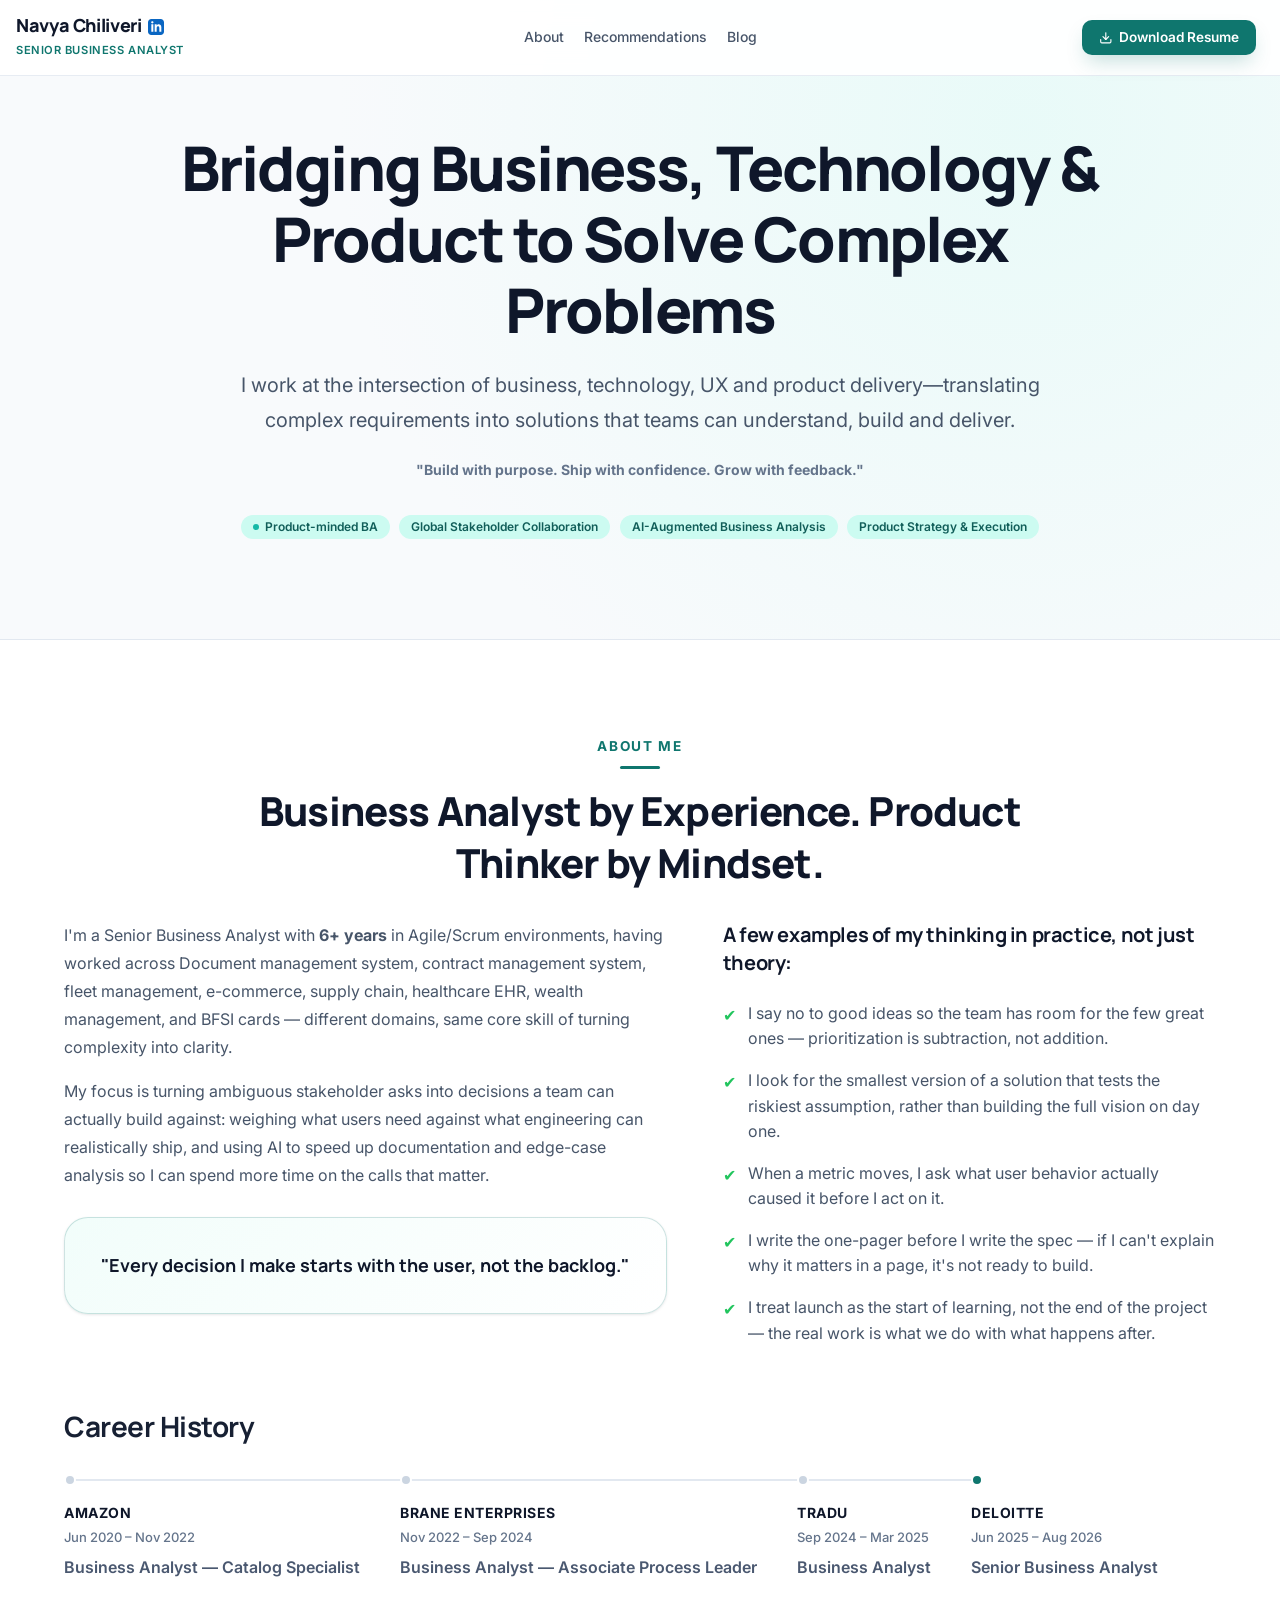
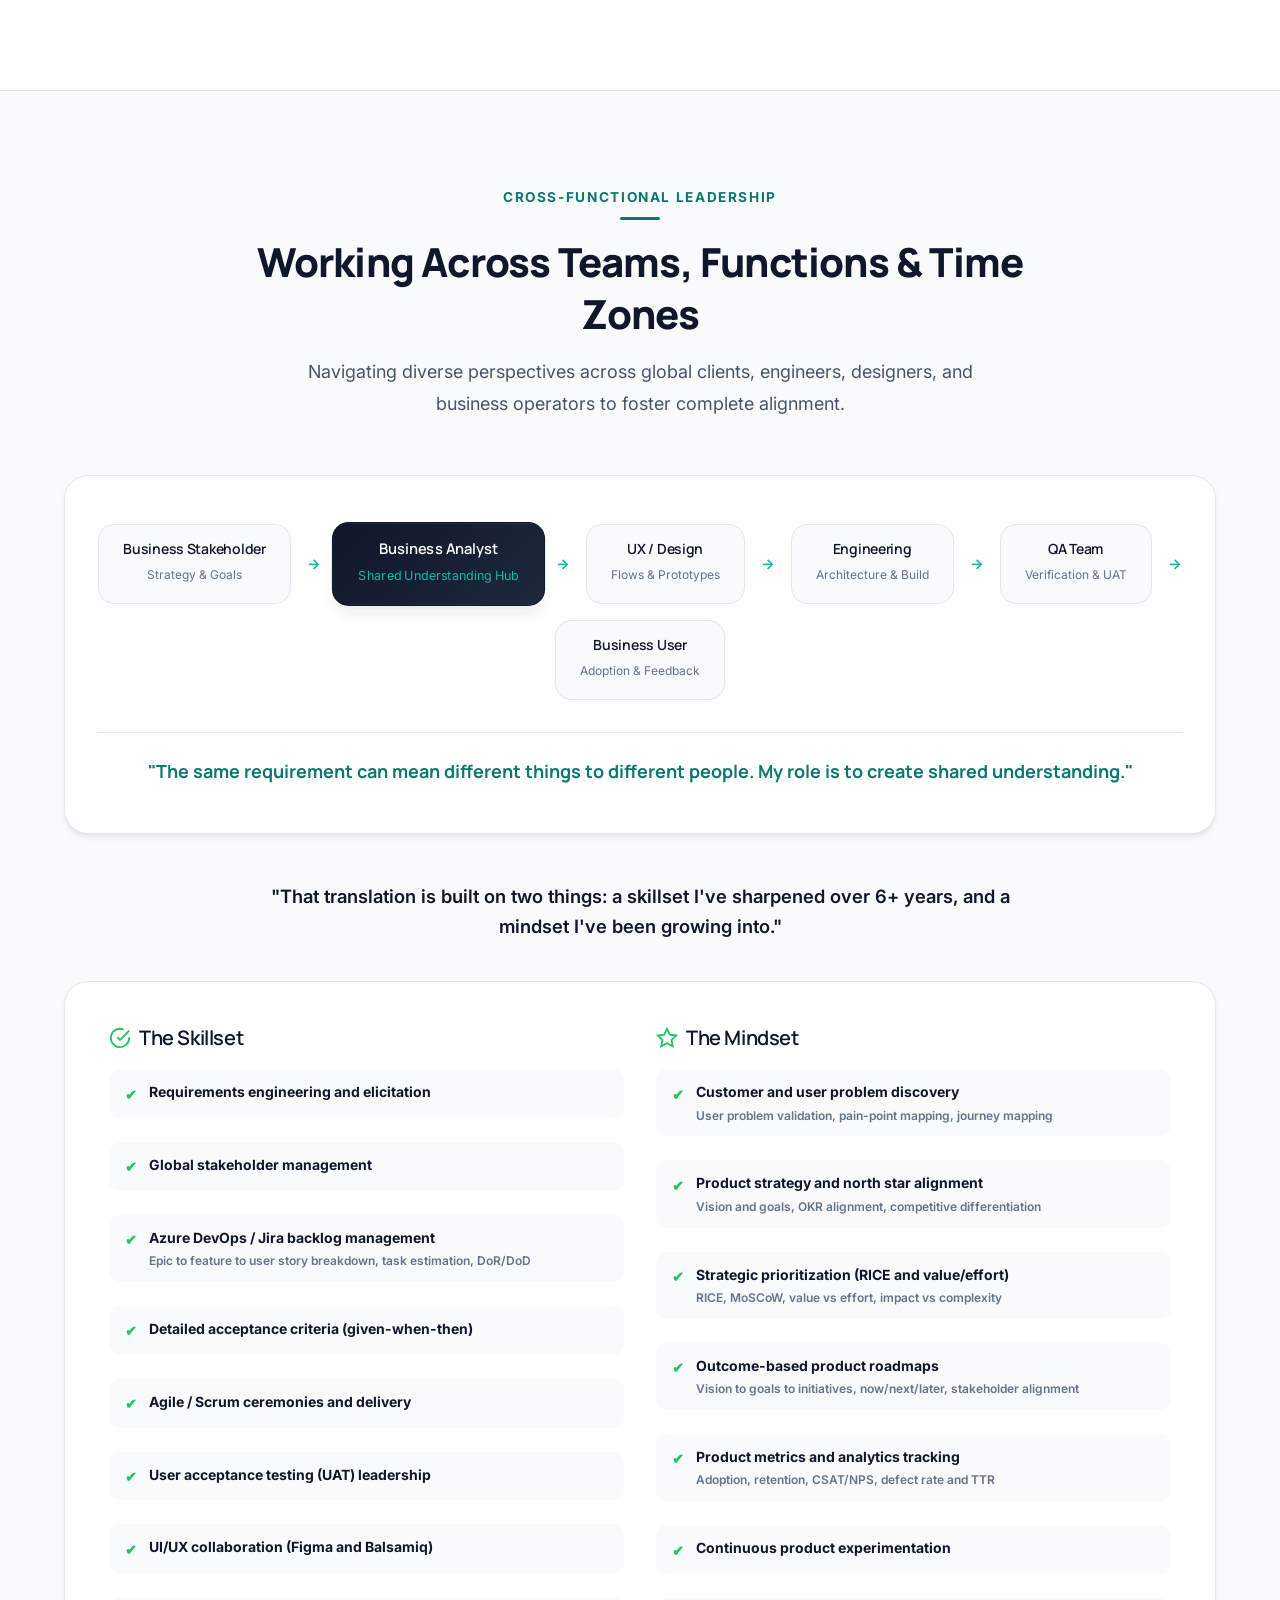
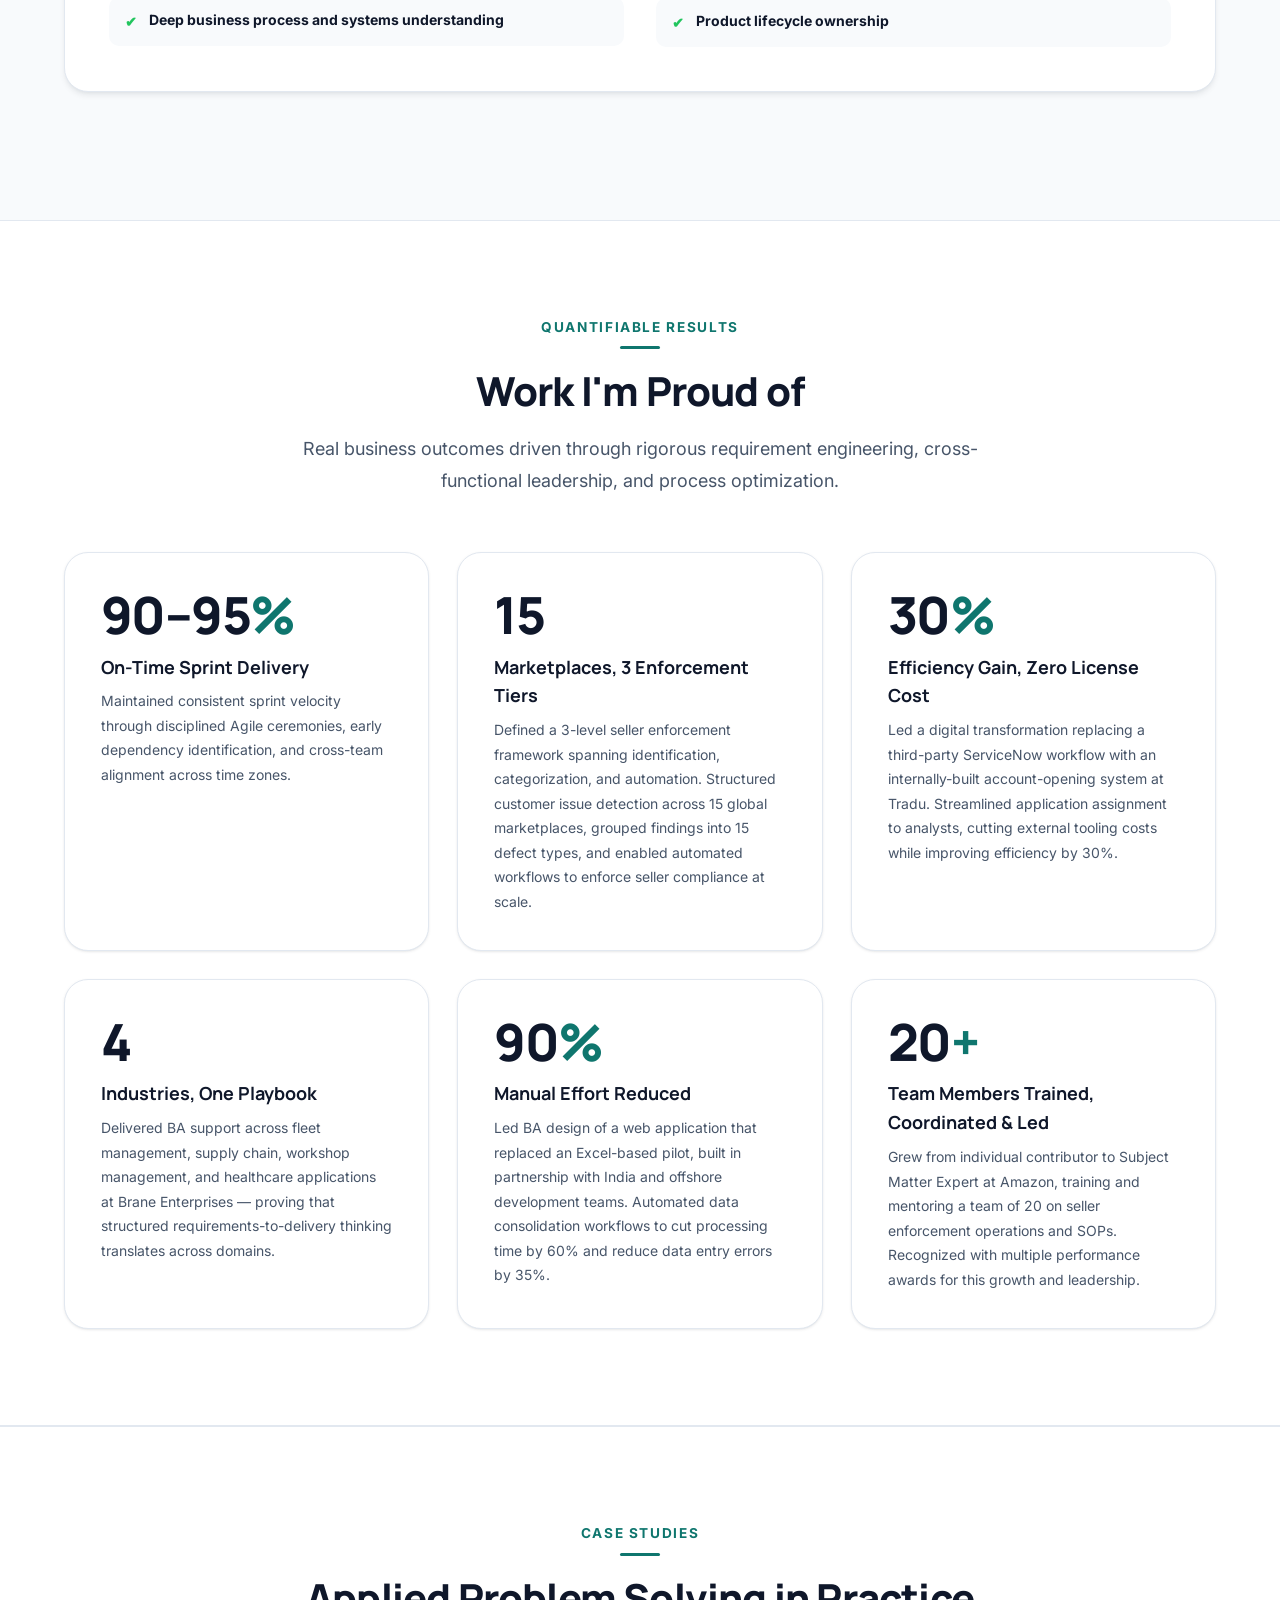
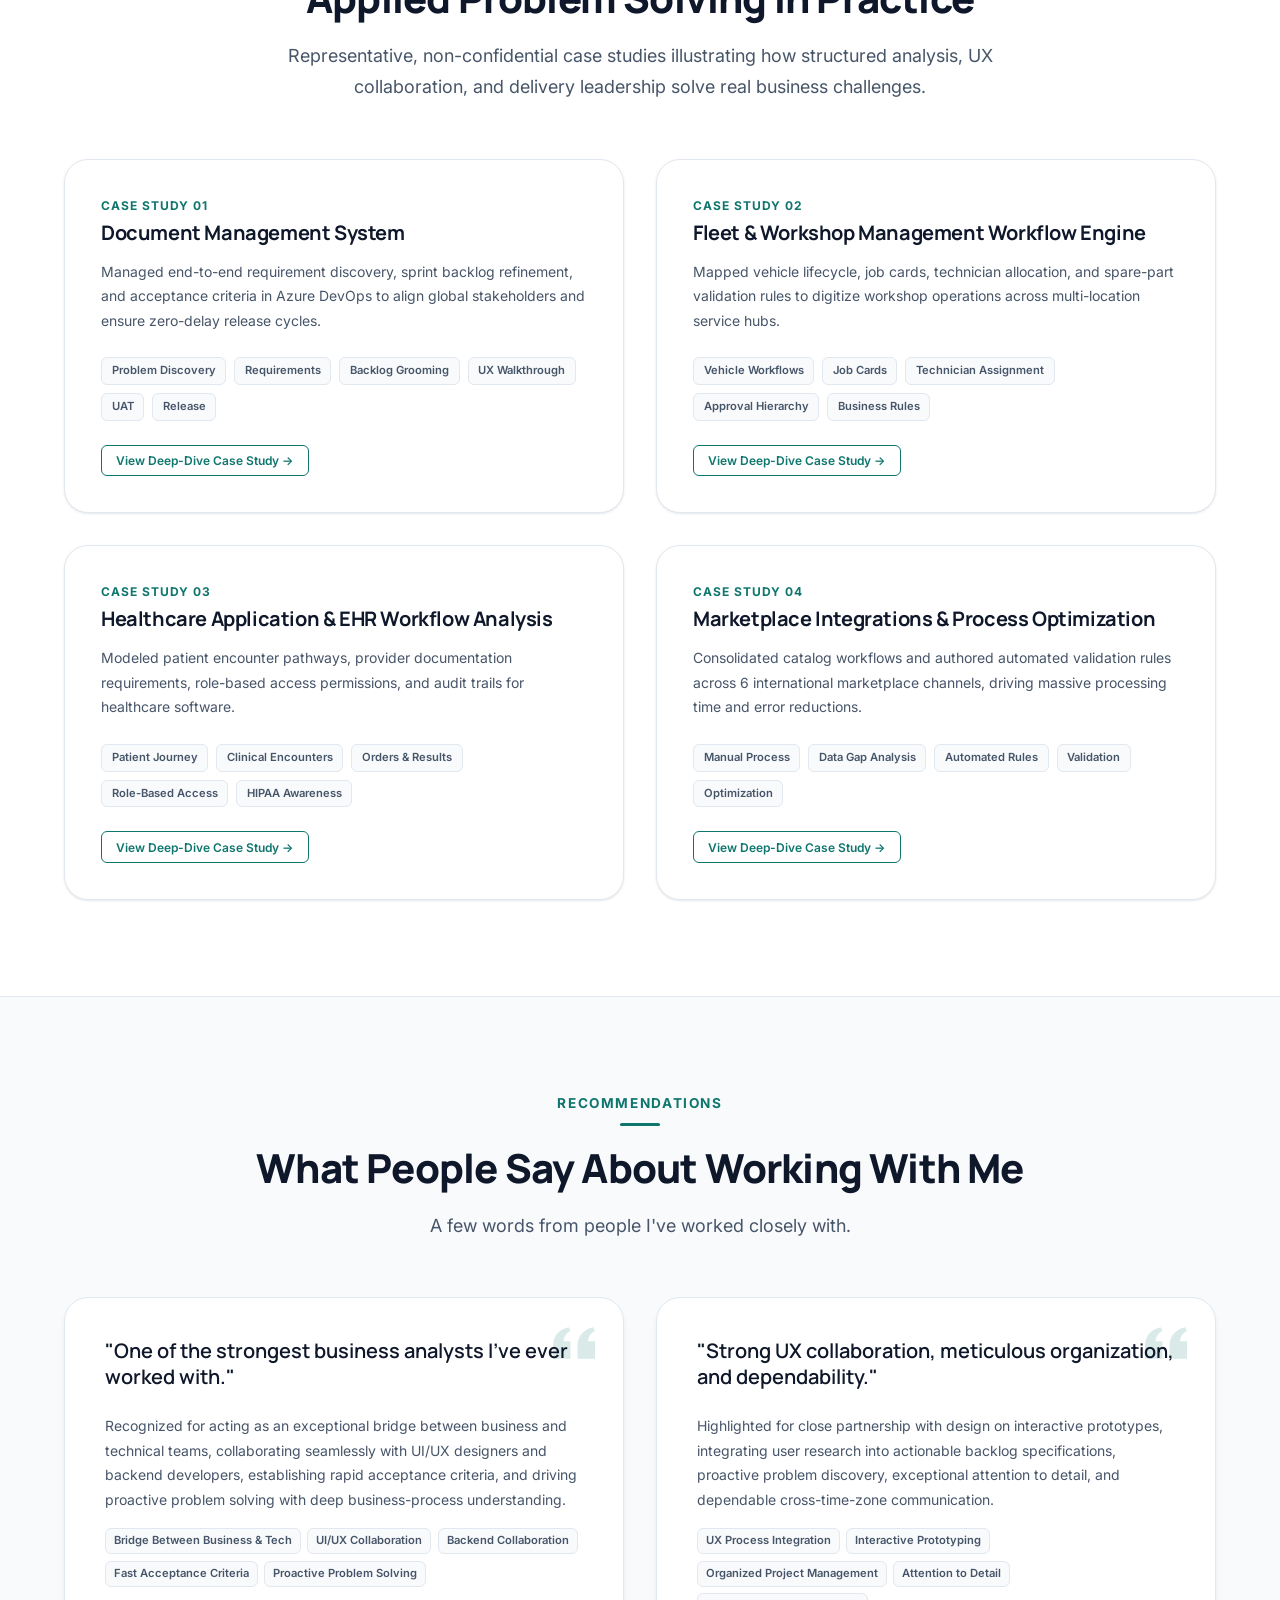
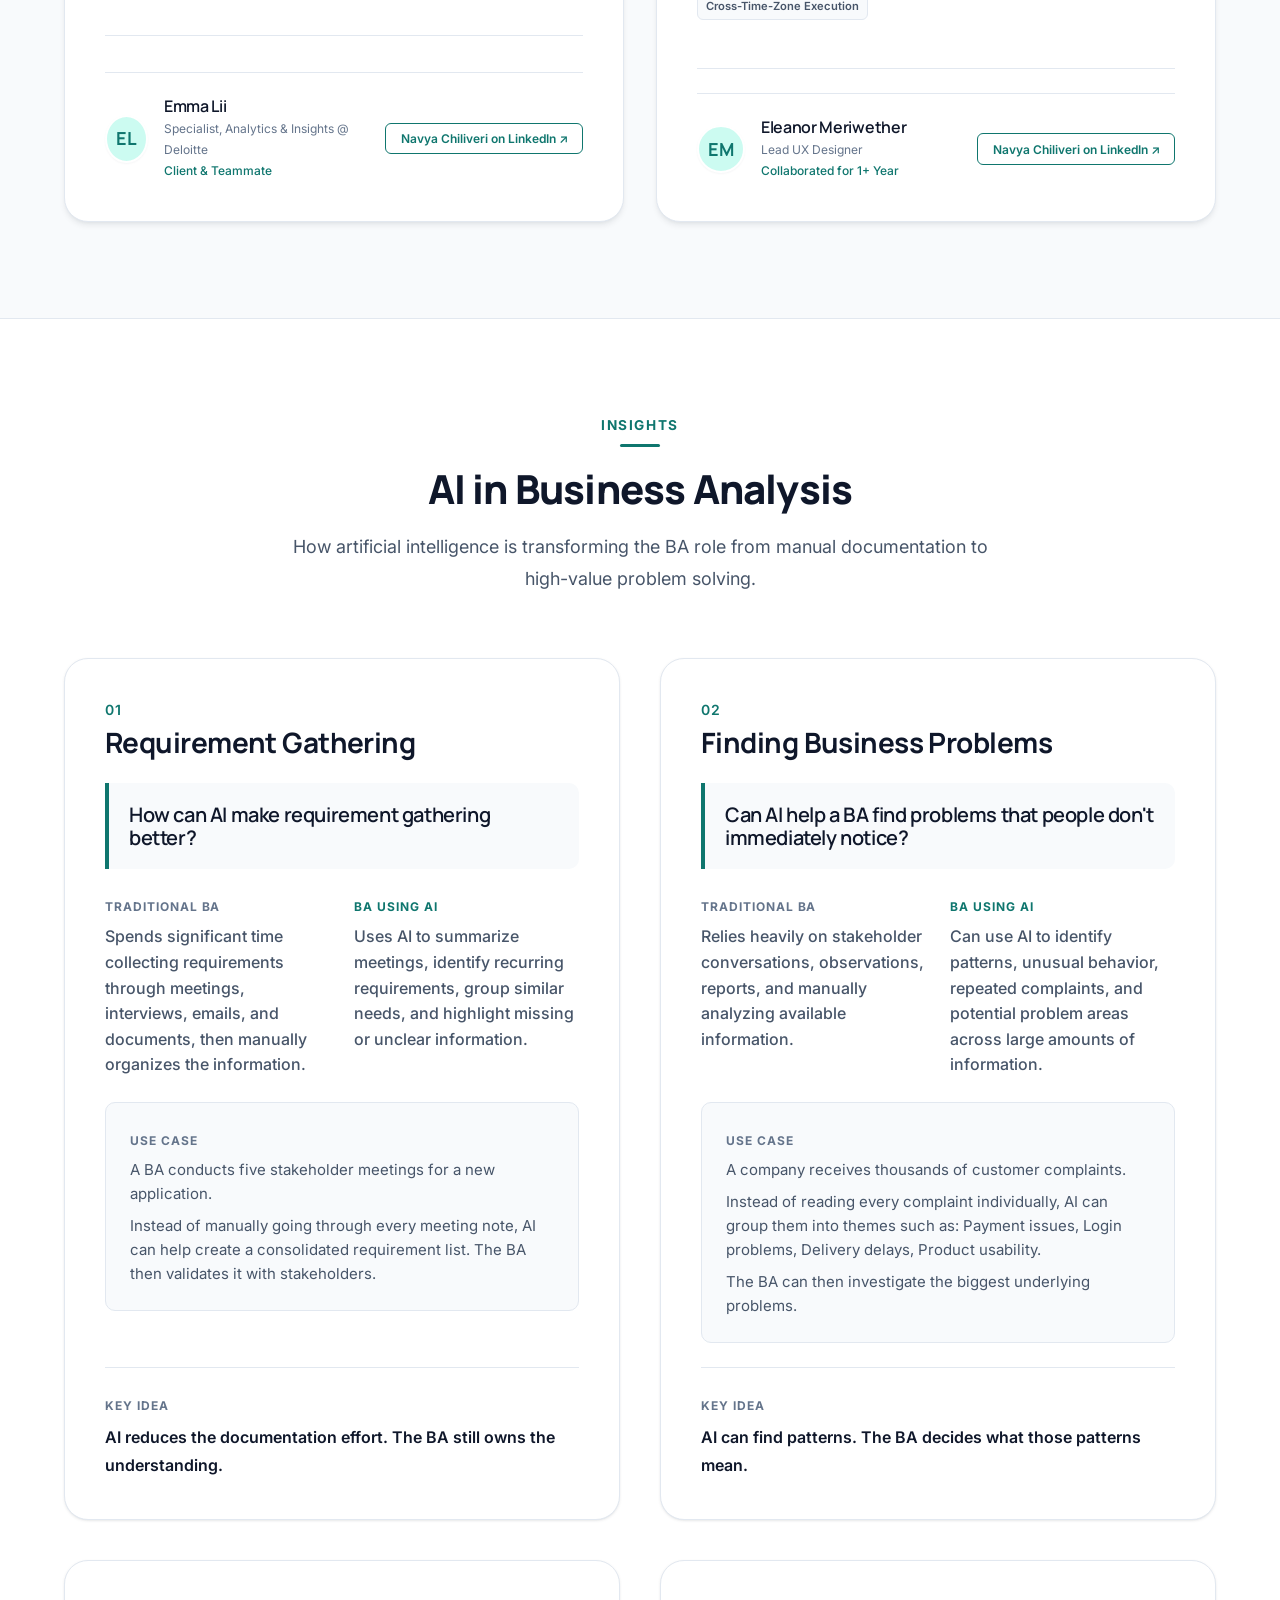
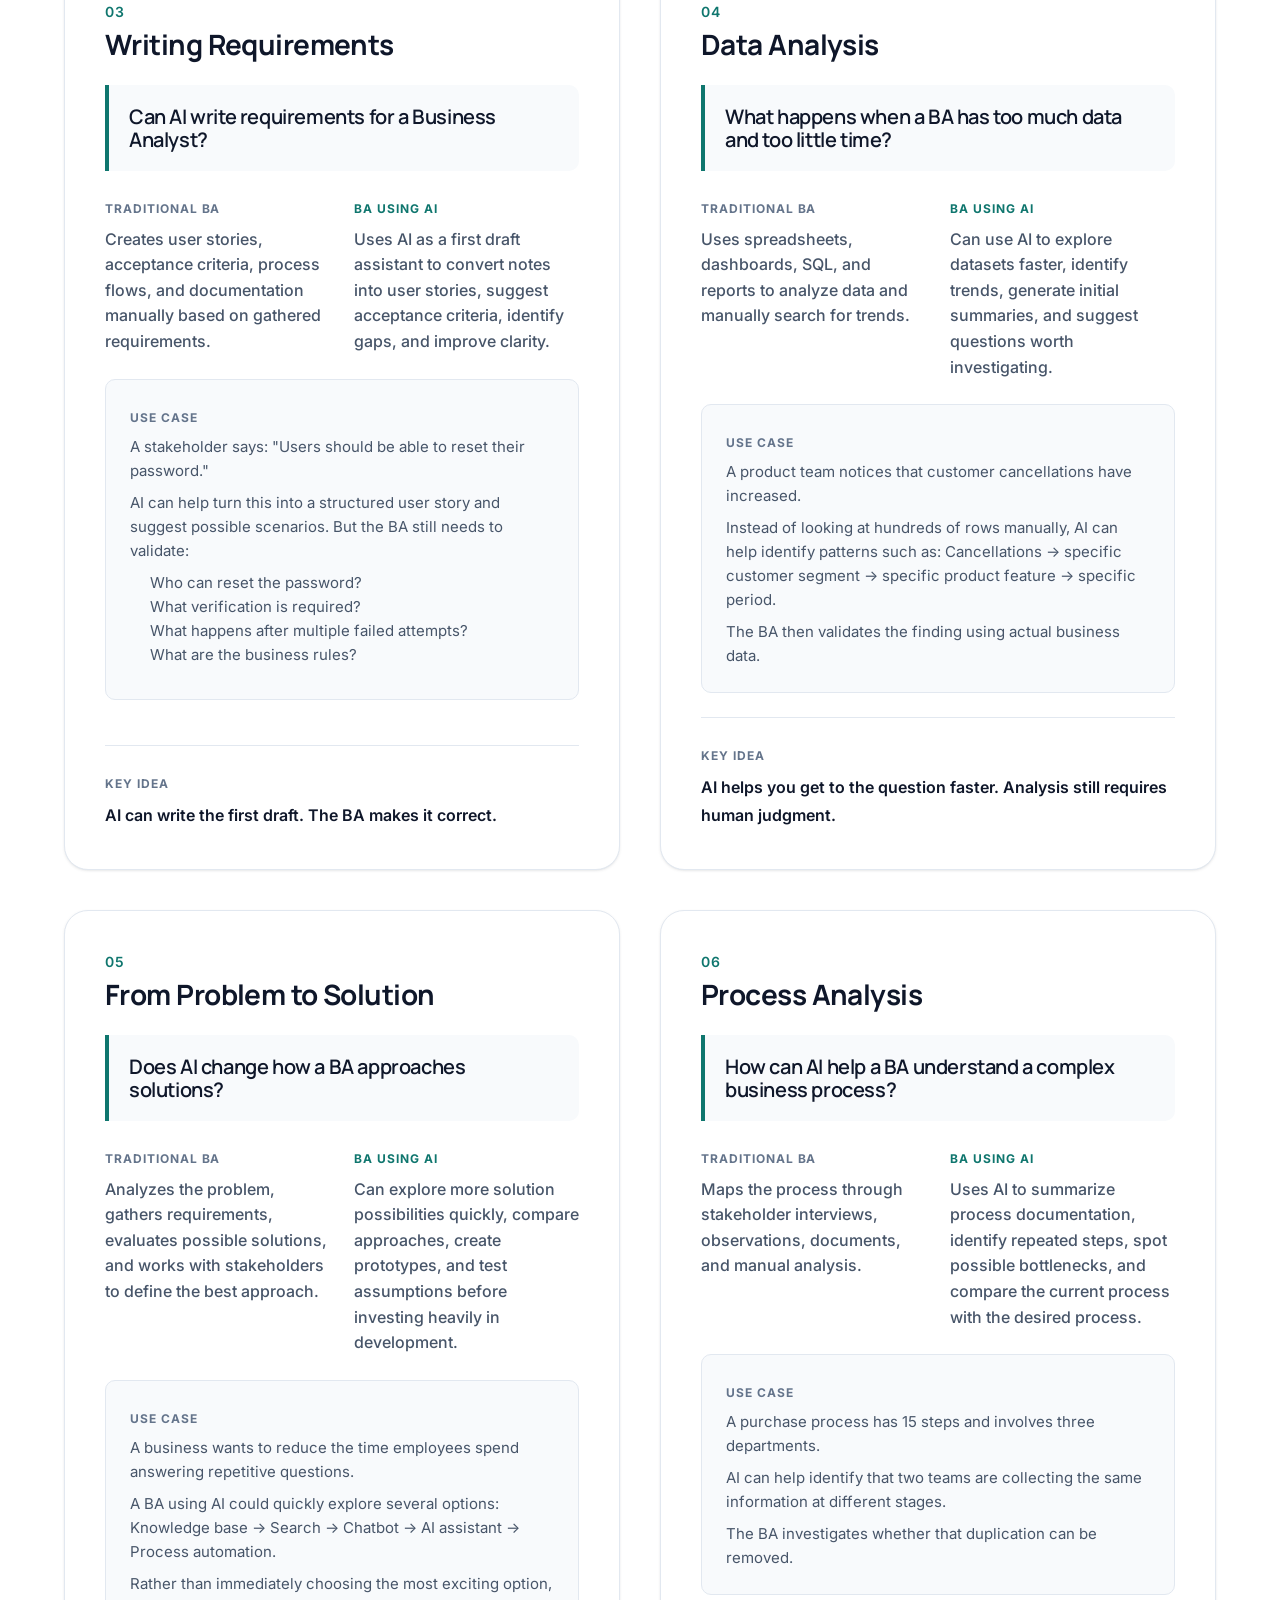
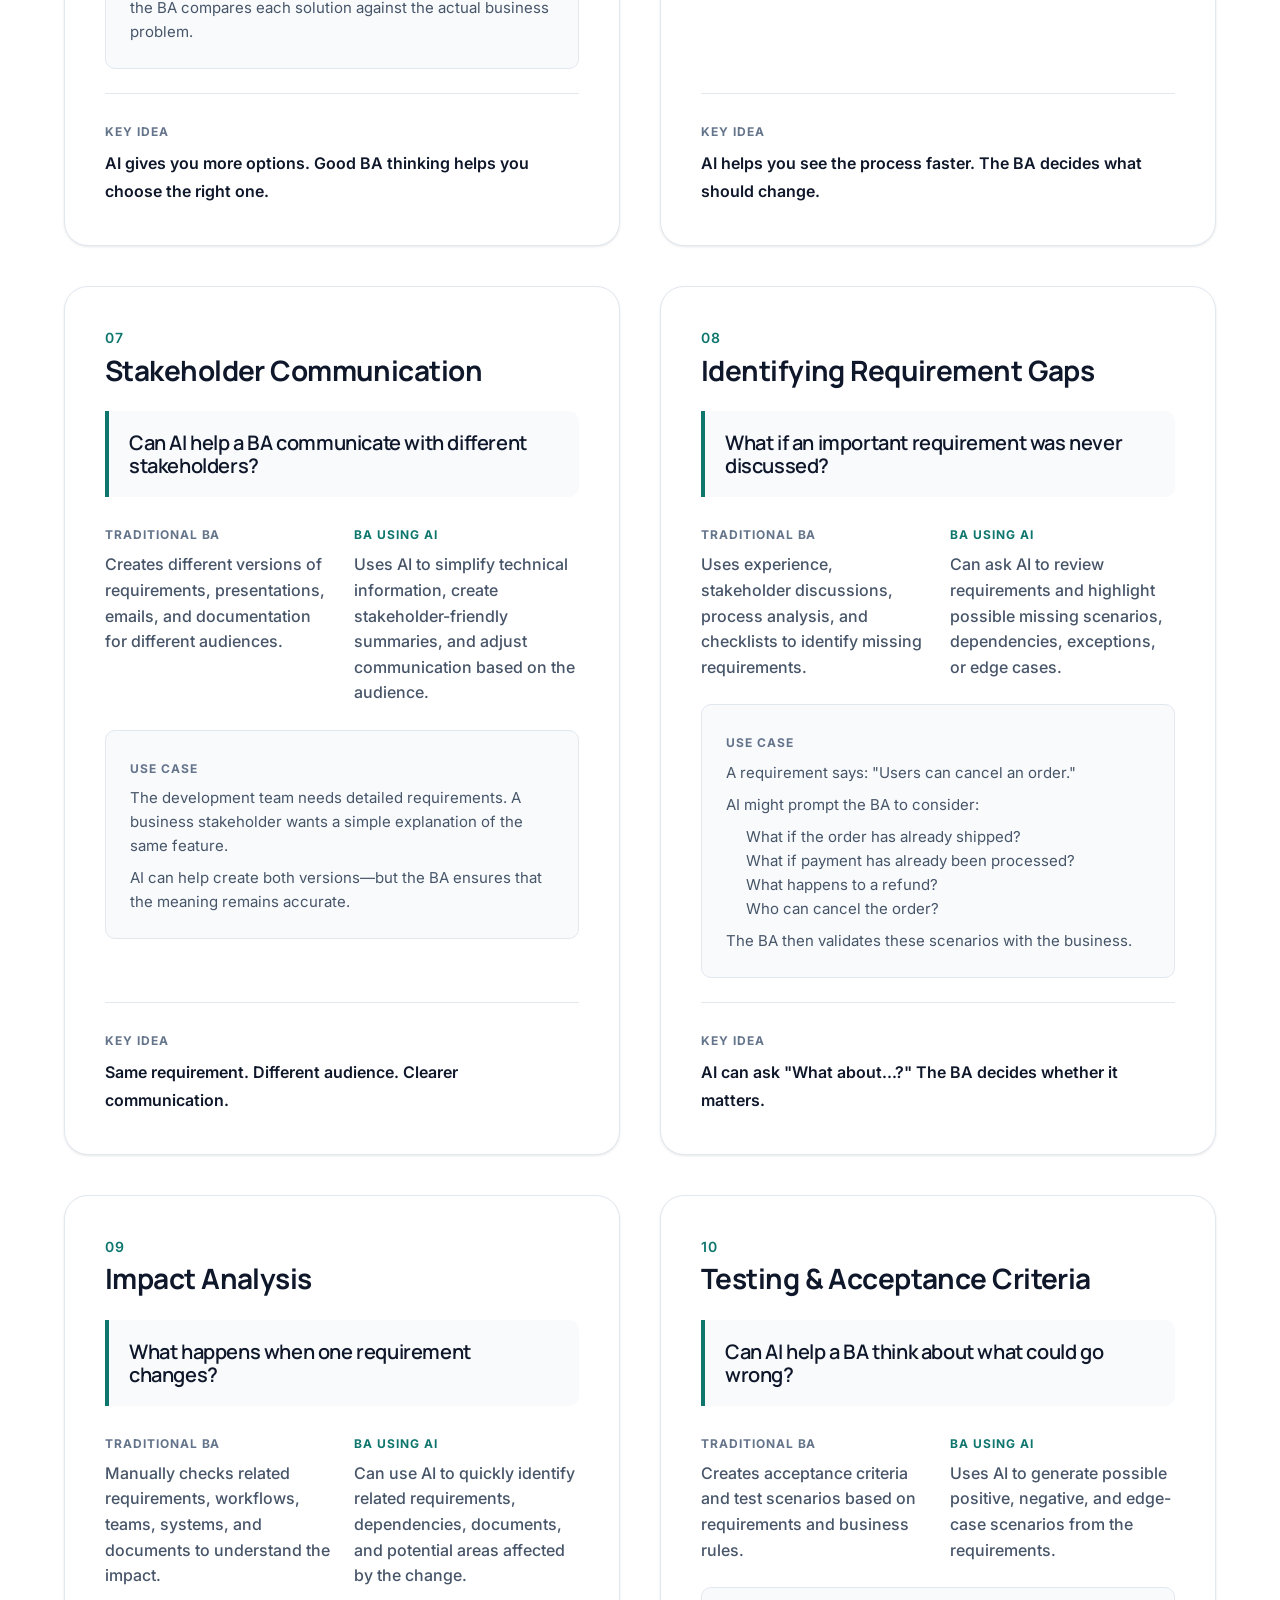
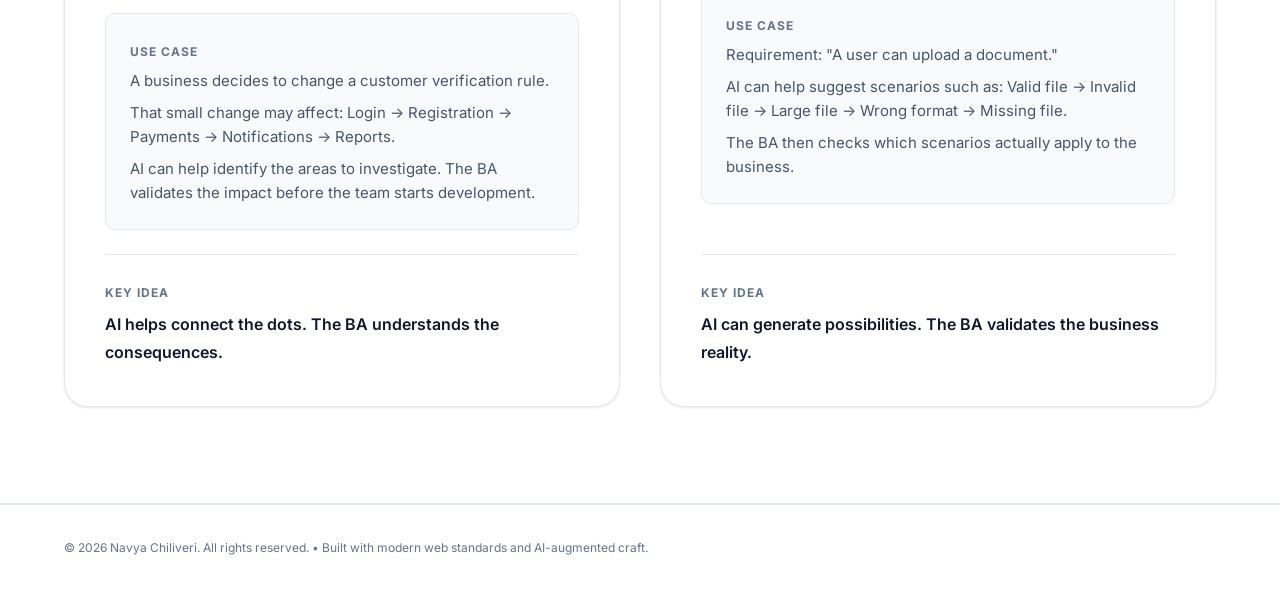
==== commit fd25c641: "changed resume button naming convention" ====
--- a/index.html
+++ b/index.html
@@ -59,14 +59,12 @@
 
       <div class="nav-actions" style="display: flex; align-items: center; gap: 1rem;">
         <a href="assets/resume.pdf" download="Navya_Chiliveri_Resume.pdf" class="btn btn-primary" style="display: inline-flex; align-items: center; gap: 0.4rem; padding: 0.5rem 1rem; font-size: 0.85rem;">
-          <svg width="16" height="16" viewBox="0 0 24 24" fill="none" stroke="currentColor" stroke-width="2" stroke-linecap="round" stroke-linejoin="round">
-            <path d="M14 2H6a2 2 0 0 0-2 2v16a2 2 0 0 0 2 2h12a2 2 0 0 0 2-2V8z"></path>
-            <polyline points="14 2 14 8 20 8"></polyline>
-            <line x1="16" y1="13" x2="8" y2="13"></line>
-            <line x1="16" y1="17" x2="8" y2="17"></line>
-            <polyline points="10 9 9 9 8 9"></polyline>
+          <svg width="1em" height="1em" viewBox="0 0 24 24" fill="none" stroke="currentColor" stroke-width="2" stroke-linecap="round" stroke-linejoin="round">
+            <path d="M21 15v4a2 2 0 0 1-2 2H5a2 2 0 0 1-2-2v-4"></path>
+            <polyline points="7 10 12 15 17 10"></polyline>
+            <line x1="12" y1="15" x2="12" y2="3"></line>
           </svg>
-          Resume
+          Download Resume
         </a>
         <button class="nav-toggle" aria-label="Open Navigation Menu" id="navToggleBtn">
           <svg width="24" height="24" viewBox="0 0 24 24" fill="none" stroke="currentColor" stroke-width="2" stroke-linecap="round" stroke-linejoin="round">
